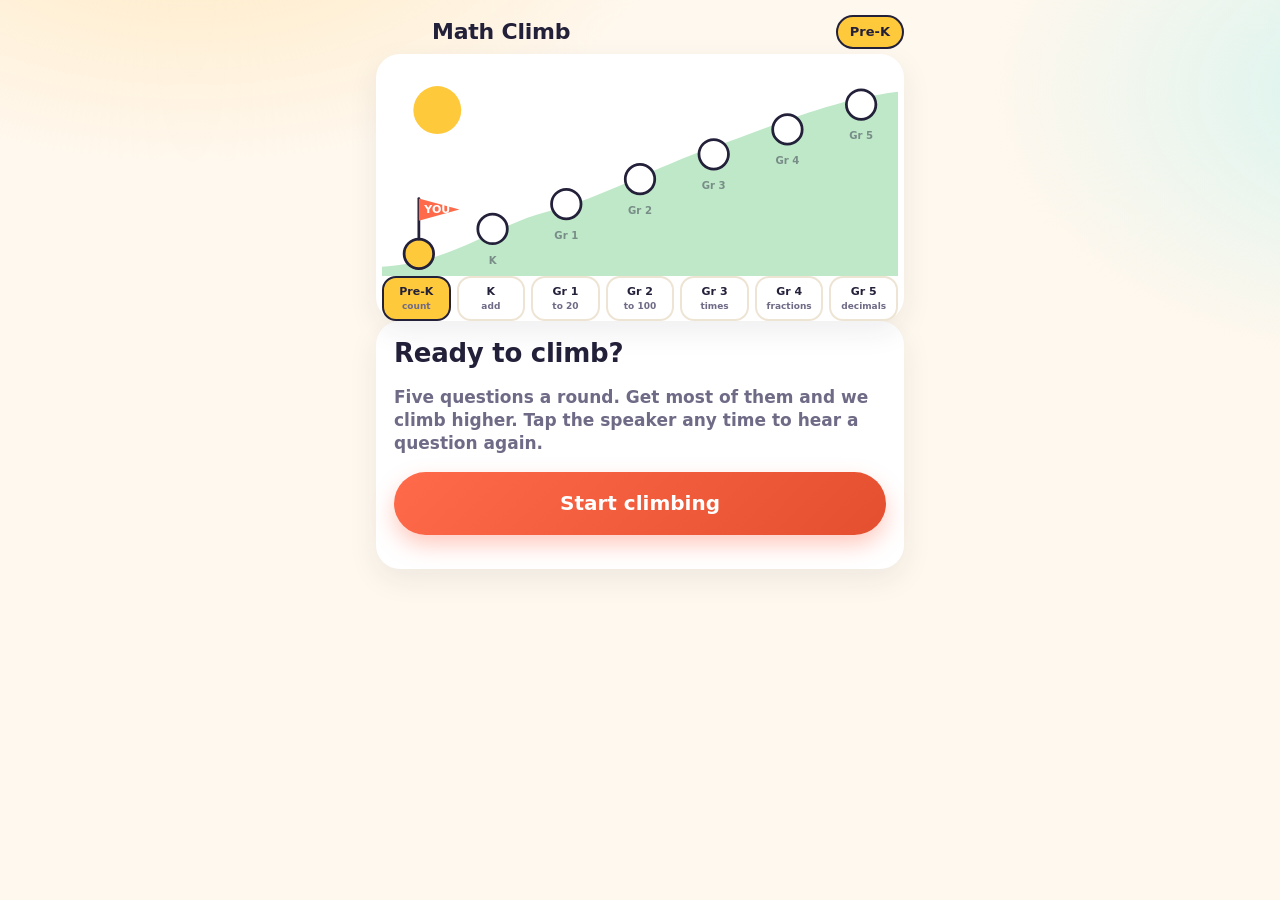
==== canvas/index.html @ 4625109c "Math Climb: canvas, coach routine prompt, Learning Commons wrapper, Vercel hop, headless walk" ====
<!doctype html><html lang="en"><head><meta charset="utf-8"><meta name="viewport" content="width=device-width,initial-scale=1,viewport-fit=cover">
<meta name="sprout-completion-mode" content="manual">
<meta name="sprout-web-sites" content="https://read-along-eight.vercel.app">
<title>Math Climb</title>
<!--
  Math Climb: a placement climb. Rounds of five questions; four or five right moves the kid up a rung
  (Pre-K to Grade 5), two or fewer moves down, three stays. Every wrong choice carries a Learning Commons
  misconception tag so the feedback names the trap, and "Show me" draws the working while Sprout's voice
  explains. Between rounds the canvas pings a hop that wakes a Claude routine; the routine reads the
  session from the canvas db, walks the Learning Commons progression map, and may write the next round
  (`coach/next`) plus a grown-up report (`placement`). Sprout moves (`sprout.actions`) let the live
  Sprout read, hint, explain, start and finish.
  Data: data/users/<self>/profile {level}, data/users/<self>/sessions/<sid>, .../coach/next, data/users/<self>/placement.
-->
<style>
:root{--ink:#23203a;--soft:#6f6a86;--paper:#fff8ee;--card:#ffffff;--coral:#ff6b4a;--coralD:#e4502f;--teal:#1fb6a6;--tealD:#15938a;--sun:#ffc93c;--sky:#cfeefb;--grass:#bfe8c8;--line:#eee4d4;--ok:#1fb6a6;--bad:#ff6b4a;--r:24px}
*{box-sizing:border-box}[hidden]{display:none!important}
html,body{margin:0;overflow-x:clip}
body{font-family:-apple-system,"SF Pro Rounded",system-ui,"Segoe UI",sans-serif;background:var(--paper);color:var(--ink);-webkit-tap-highlight-color:transparent;font-size:17px;line-height:1.35}
body::before{content:"";position:fixed;inset:0;z-index:-1;background:radial-gradient(800px 420px at 15% -10%,#ffe9c2 0,transparent 60%),radial-gradient(700px 460px at 110% 10%,#d6f3ef 0,transparent 60%)}
main{max-width:560px;margin:0 auto;padding:calc(10px + var(--canvas-safe-top,0px)) 16px 120px;display:flex;flex-direction:column;gap:14px}
.top{display:flex;align-items:center;gap:10px;padding-left:56px;min-height:44px}
.top h1{font-size:22px;margin:0;font-weight:900;letter-spacing:-.01em;flex:1}
.pill{display:inline-flex;align-items:center;gap:6px;border-radius:999px;padding:6px 12px;font-weight:800;font-size:13px;background:#fff;border:2px solid var(--ink);white-space:nowrap}
.pill.lvl{background:var(--sun)}
button{font:inherit;color:inherit;cursor:pointer;border:0;background:none;padding:0}
.icon{width:44px;height:44px;border-radius:50%;background:#fff;border:2px solid var(--ink);font-size:20px;display:grid;place-items:center}
.icon[aria-pressed=false]{opacity:.45}
.card{background:var(--card);border-radius:var(--r);padding:18px;box-shadow:0 10px 30px rgba(35,32,58,.08)}
.k{font-size:12px;font-weight:800;letter-spacing:.1em;text-transform:uppercase;color:var(--soft)}
h2{font-size:26px;line-height:1.15;margin:0;font-weight:900;letter-spacing:-.01em;text-wrap:balance}
.sub{color:var(--soft);font-weight:600}
.big{display:flex;align-items:center;justify-content:center;gap:12px;width:100%;border-radius:999px;padding:18px 20px;font-size:20px;font-weight:900;color:#fff;background:linear-gradient(135deg,var(--coral),var(--coralD));box-shadow:0 10px 22px rgba(255,107,74,.35)}
.big:active{transform:translateY(2px)}
.big.teal{background:linear-gradient(135deg,var(--teal),var(--tealD));box-shadow:0 10px 22px rgba(31,182,166,.35)}
.big:disabled{opacity:.5;pointer-events:none}
.ghost{border-radius:999px;padding:12px 18px;font-weight:800;border:2px solid var(--ink);background:#fff}
.row{display:flex;gap:10px;align-items:center;flex-wrap:wrap}
.status{color:var(--soft);font-size:14px;min-height:1.2em;margin:0}

/* the climb */
.climb{position:relative;padding:10px 6px 0}
#hill{width:100%;height:auto;display:block;overflow:visible}
.rung{font-weight:800;font-size:11px;fill:var(--ink)}
.rung.off{opacity:.45}
.flagtxt{font-weight:900;font-size:12px;fill:#fff}
.lvls{display:grid;grid-template-columns:repeat(7,1fr);gap:6px}
.lv{border-radius:14px;padding:7px 2px;text-align:center;font-weight:800;font-size:11px;background:#fff;border:2px solid var(--line);white-space:nowrap;overflow:hidden}
.lv.done{border-color:var(--teal);background:#e6f8f5}
.lv.here{border-color:var(--ink);background:var(--sun)}
.lv small{display:block;font-size:9px;color:var(--soft);font-weight:700}

/* play */
.head{position:sticky;top:var(--canvas-safe-top,0px);z-index:10;background:var(--paper);margin:0 -16px;padding:8px 16px 10px;border-bottom:2px solid var(--line)}
.dots{display:flex;gap:8px;justify-content:center;margin-top:8px}
.dots i{width:14px;height:14px;border-radius:50%;background:#fff;border:2px solid var(--ink);display:block}
.dots i.ok{background:var(--teal)}.dots i.bad{background:var(--coral)}.dots i.now{background:var(--sun)}
.q{min-height:88px}
.q p{font-size:24px;font-weight:800;margin:0;line-height:1.25}
.q p.eq{font-size:40px;font-weight:900;letter-spacing:.02em;font-variant-numeric:tabular-nums;text-align:center}
.pic{margin-top:12px;background:#fffdf7;border-radius:18px;padding:10px;border:2px dashed var(--line)}
.pic svg{width:100%;height:auto;display:block;overflow:visible}
.d{transition:opacity .25s,transform .25s}
.d.dim{opacity:.18}
.d.lit{transform:scale(1.18)}
.choices{display:grid;grid-template-columns:1fr 1fr;gap:12px}
.choices.one{grid-template-columns:1fr}
.ch{border-radius:20px;padding:18px 12px;font-size:30px;font-weight:900;background:#fff;border:3px solid var(--ink);box-shadow:4px 4px 0 var(--ink);min-height:76px;display:flex;align-items:center;justify-content:center;text-align:center;line-height:1.1;font-variant-numeric:tabular-nums}
.ch.txt{font-size:20px}
.ch:active{transform:translate(2px,2px);box-shadow:2px 2px 0 var(--ink)}
.ch.ok{background:#e6f8f5;border-color:var(--teal);box-shadow:4px 4px 0 var(--teal)}
.ch.bad{background:#ffece7;border-color:var(--coral);box-shadow:4px 4px 0 var(--coral)}
.ch.mute{opacity:.4;pointer-events:none}
.ch:disabled{pointer-events:none}
.fb{display:flex;flex-direction:column;gap:12px}
.fb .line{font-size:20px;font-weight:800}
.fb .trap{font-size:16px;font-weight:600;color:var(--soft)}
.sprout{display:flex;gap:10px;align-items:flex-start}
.sprout .face{width:44px;height:44px;border-radius:50%;flex:none;background:linear-gradient(145deg,#8ee0b1,#1fb6a6);display:grid;place-items:center;font-size:22px}
.sprout .say{background:#f1fbf9;border-radius:18px;padding:12px 14px;font-weight:700;flex:1}
.hintbox{background:#fff6dc;border-radius:18px;padding:12px 14px;font-weight:700}

/* sheets */
.sheet{position:fixed;inset:0;z-index:30;background:rgba(35,32,58,.45);display:flex;align-items:flex-end;justify-content:center;padding:12px}
.sheet .in{background:var(--card);border-radius:28px;padding:22px 18px calc(18px + env(safe-area-inset-bottom));width:100%;max-width:560px;display:flex;flex-direction:column;gap:14px;max-height:88vh;overflow:auto}
.score{font-size:52px;font-weight:900;line-height:1;text-align:center}
.score small{font-size:18px;color:var(--soft);font-weight:800}
.verdict{text-align:center;font-size:22px;font-weight:900}
.list{display:flex;flex-direction:column;gap:8px}
.list div{display:flex;gap:10px;align-items:flex-start;font-weight:600}
.list b{flex:none;width:26px;height:26px;border-radius:50%;display:grid;place-items:center;font-size:14px;color:#fff;background:var(--teal)}
.list b.next{background:var(--sun);color:var(--ink)}
.report{font-size:14px;color:var(--soft);font-weight:600;white-space:pre-wrap}
.map{margin-top:10px}.map svg{width:100%;height:auto;display:block;overflow:visible}.map .nm{font-size:9px;font-weight:700;fill:#23203a}.map .cd{font-size:8px;font-weight:800;fill:#6f6a86}.map .gl{font-size:11px;font-weight:900;fill:#6f6a86}
.legend{font-size:12px;color:var(--soft);font-weight:700;margin:6px 0 0;display:flex;gap:10px;flex-wrap:wrap;align-items:center}.legend i{display:inline-block;width:12px;height:12px;border-radius:50%;border:2px solid var(--ink);vertical-align:-2px;margin-right:3px}.legend .met{background:var(--teal)}.legend .mixed{background:var(--sun)}.legend .missed{background:var(--coral)}.legend .near{background:#fff;border-style:dashed}
@media (max-width:380px){.ch{font-size:26px;padding:14px 8px}.q p{font-size:21px}.lvls{gap:4px}.lv{font-size:11px}}
@media (prefers-reduced-motion:reduce){.d{transition:none}}
</style></head><body>
<main id="main">

<section id="home">
  <div class="top"><h1>Math Climb</h1><span class="pill lvl" id="homeLvl">Pre-K</span></div>
  <div class="card climb">
    <svg id="hill" viewBox="0 0 560 230" role="img" aria-label="A hill with seven rungs from Pre-K to Grade 5 and a flag at the rung you are on"></svg>
    <div class="lvls" id="lvls"></div>
  </div>
  <div class="card" id="lastCard" hidden>
    <span class="k">Last climb</span>
    <h2 id="lastTitle"></h2>
    <p class="sub" id="lastSub"></p>
    <div class="map" id="homeMap"></div>
  </div>
  <div class="card">
    <h2 id="homeH">Ready to climb?</h2>
    <p class="sub">Five questions a round. Get most of them and we climb higher. Tap the speaker any time to hear a question again.</p>
    <div class="row" style="margin-top:12px">
      <button class="big" type="button" id="bStart">Start climbing</button>
    </div>
    <p class="status" id="homeStatus"></p>
  </div>
</section>

<section id="play" hidden>
  <div class="head">
    <div class="top" style="padding-left:56px">
      <span class="pill lvl" id="playLvl"></span>
      <span class="pill" id="playRound"></span>
      <span style="flex:1"></span>
      <button class="icon" type="button" id="bSpeak" aria-label="Hear the question again">🔊</button>
      <button class="icon" type="button" id="bVoice" aria-label="Voice on or off" aria-pressed="true">🗣️</button>
    </div>
    <div class="dots" id="dots"></div>
  </div>
  <div class="card q" id="qCard">
    <p id="qText"></p>
    <div class="pic" id="pic" hidden></div>
  </div>
  <div class="choices" id="choices"></div>
  <div class="card fb" id="fb" hidden>
    <div class="line" id="fbLine"></div>
    <div class="trap" id="fbTrap" hidden></div>
    <div class="sprout" id="fbSay" hidden><div class="face">🌱</div><div class="say" id="fbSayText"></div></div>
    <div class="row">
      <button class="ghost" type="button" id="bShow">Show me</button>
      <button class="big teal" type="button" id="bNext" style="flex:1;width:auto">Next</button>
    </div>
  </div>
  <div class="hintbox" id="hint" hidden></div>
  <div class="row" id="helpRow"><button class="ghost" type="button" id="bHint">Give me a hint</button></div>
</section>

</main>

<div class="sheet" id="roundSheet" hidden><div class="in" role="dialog" aria-label="Round finished">
  <span class="k" id="rsK">Round 1</span>
  <div class="score" id="rsScore"></div>
  <div class="verdict" id="rsVerdict"></div>
  <div class="sprout" id="rsCoach" hidden><div class="face">🌱</div><div class="say" id="rsCoachText"></div></div>
  <button class="big" type="button" id="bRoundGo">Keep going</button>
</div></div>

<div class="sheet" id="finSheet" hidden><div class="in" role="dialog" aria-label="Climb finished">
  <span class="k">Your rung</span>
  <h2 id="finTitle"></h2>
  <p class="sub" id="finSub"></p>
  <div class="list" id="finList"></div>
  <div class="map"><span class="k">Your map</span><div id="finMap"></div><p class="legend"><i class="met"></i>got it <i class="mixed"></i>some <i class="missed"></i>not yet <i class="near"></i>nearby</p></div>
  <div class="sprout" id="finCoach" hidden><div class="face">🌱</div><div class="say" id="finCoachText"></div></div>
  <details><summary class="k" style="cursor:pointer">For grown-ups</summary><p class="report" id="finReport"></p><div class="map"><span class="k">The whole map</span><div id="finMapAll"></div></div></details>
  <button class="big" type="button" id="bDone">Done</button>
</div></div>

<script>
'use strict';
/* ---------- host ---------- */
const $ = id => document.getElementById(id);
const hasSprout = typeof sprout === 'object' && sprout !== null;
const CFG = { wake: 'https://read-along-eight.vercel.app/api/climb', key: '__CLIMB_KEY__' };
const MAX_ROUNDS = 6, PER_ROUND = 5;
const LEVELS = [
  { id: 'PK', label: 'Pre-K', say: 'pre K', stds: ['K.CC.B.5', 'K.CC.C.6', 'K.CC.A.3'] },
  { id: 'K', label: 'K', say: 'kindergarten', stds: ['K.CC.B.5', 'K.CC.C.6', 'K.OA.A.2', 'K.OA.A.5'] },
  { id: 'G1', label: 'Gr 1', say: 'grade one', stds: ['1.OA.C.6', '1.NBT.B.2', '1.OA.A.1'] },
  { id: 'G2', label: 'Gr 2', say: 'grade two', stds: ['2.NBT.B.5', '2.OA.A.1', '2.MD.C.8'] },
  { id: 'G3', label: 'Gr 3', say: 'grade three', stds: ['3.OA.C.7', '3.NF.A.1', '3.OA.A.3'] },
  { id: 'G4', label: 'Gr 4', say: 'grade four', stds: ['4.NBT.B.5', '4.NF.A.2', '4.OA.A.3'] },
  { id: 'G5', label: 'Gr 5', say: 'grade five', stds: ['5.NF.A.1', '5.NBT.B.7'] }
];
const STD_NAME = {
  'K.CC.A.3': 'reading numerals', 'K.CC.B.5': 'counting how many', 'K.CC.C.6': 'more, fewer, same',
  'K.OA.A.2': 'adding and taking away within 10', 'K.OA.A.5': 'adding and taking away within 5',
  '1.OA.C.6': 'adding and subtracting within 20', '1.NBT.B.2': 'tens and ones', '1.OA.A.1': 'number stories within 20',
  '2.NBT.B.5': 'adding and subtracting within 100', '2.OA.A.1': 'two-step number stories', '2.MD.C.8': 'counting money',
  '3.OA.C.7': 'times tables and dividing', '3.NF.A.1': 'what a fraction is', '3.OA.A.3': 'equal-groups stories',
  '4.NBT.B.5': 'multiplying bigger numbers', '4.NF.A.2': 'comparing fractions', '4.OA.A.3': 'multi-step stories',
  '5.NF.A.1': 'adding fractions with different bottoms', '5.NBT.B.7': 'decimals'
};
// Learning Commons misconception tags → what we say to the kid.
const TRAP = {
  'off-by-one': 'Count once more, slowly. Touch each one as you say the number.',
  'reversed': 'Careful: which side has MORE? More means the bigger pile.',
  'adds': 'You added. But this story takes away, so we subtract.',
  'subtracts': 'You took away. But this story gets more, so we add.',
  'part': 'That is only one part. The question asks for all of them together.',
  'swapped': 'The tens come first, then the ones. 3 tens and 4 ones is 34.',
  'adds-digits': 'Tens and ones are not added as digits. 3 tens is thirty.',
  'no-regroup': 'When the ones go past 9, carry a ten over.',
  'counts-coins': 'Count the value, not the number of coins. A dime is 10 cents.',
  'part-to-part': 'The bottom number counts ALL the parts, shaded and not.',
  'upside-down': 'Shaded parts go on top, all the parts go on the bottom.',
  'bigger-bottom': 'A bigger bottom number means SMALLER pieces.',
  'tops-and-bottoms': 'We never add the bottoms. Make the bottoms the same first.',
  'digitwise': 'Multiply the tens too, not just digit by digit.',
  'misaligned': 'Line up the decimal points before you add or subtract.',
  'wrong-op': 'Read the story again. Does it get more, or less?',
  'skips-step': 'There are two steps. Did you do both?'
};

// The Learning Commons coherence map, one hop around the ladder standards (fetched at build time; the routine may add nodes).
const GRAPH = {"nodes":{"K.CC.A.3":{"g":0,"n":"write and read numerals","l":1},"K.CC.B.5":{"g":0,"n":"count how many","l":1},"K.CC.C.6":{"g":0,"n":"more, fewer, same","l":1},"K.OA.A.2":{"g":0,"n":"add and take away within 10","l":1},"K.OA.A.5":{"g":0,"n":"add and take away within 5","l":1},"1.OA.C.6":{"g":1,"n":"add and subtract within 20","l":1},"1.NBT.B.2":{"g":1,"n":"tens and ones","l":1},"1.OA.A.1":{"g":1,"n":"number stories within 20","l":1},"2.NBT.B.5":{"g":2,"n":"add and subtract within 100","l":1},"2.OA.A.1":{"g":2,"n":"two-step stories","l":1},"2.MD.C.8":{"g":2,"n":"counting money","l":1},"3.OA.C.7":{"g":3,"n":"times tables and dividing","l":1},"3.NF.A.1":{"g":3,"n":"what a fraction is","l":1},"3.OA.A.3":{"g":3,"n":"equal-groups stories","l":1},"4.NBT.B.5":{"g":4,"n":"multiply bigger numbers","l":1},"4.NF.A.2":{"g":4,"n":"compare fractions","l":1},"4.OA.A.3":{"g":4,"n":"multi-step stories","l":1},"5.NF.A.1":{"g":5,"n":"add unlike fractions","l":1},"5.NBT.B.7":{"g":5,"n":"decimals","l":1},"K.CC.B.4.b":{"g":0,"n":"understand that the last number name said tells the…"},"K.MD.B.3":{"g":0,"n":"classify objects into given categories"},"K.CC.C.7":{"g":0,"n":"compare two numbers between 1 and 10 presented as written…"},"K.OA.A.1":{"g":0,"n":"represent addition and subtraction with objects, fingers,…"},"1.OA.B.3":{"g":1,"n":"apply properties of operations as strategies to add and…"},"K.OA.A.3":{"g":0,"n":"decompose numbers less than or equal to 10 into pairs in…"},"1.OA.B.4":{"g":1,"n":"understand subtraction as an unknown-addend problem"},"K.OA.A.4":{"g":0,"n":"for any number from 1 to 9, find the number that makes 10…"},"1.OA.C.5":{"g":1,"n":"relate counting to addition and subtraction (e.g., by…"},"2.OA.B.2":{"g":2,"n":"fluently add and subtract within 20 using mental…"},"1.NBT.C.4":{"g":1,"n":"add within 100, including adding a two-digit number and a…"},"1.NBT.A.1":{"g":1,"n":"count to 120, starting at any number less than 120"},"K.NBT.A.1":{"g":0,"n":"compose and decompose numbers from 11 to 19 into ten ones…"},"2.NBT.A.1":{"g":2,"n":"understand that the three digits of a three-digit number…"},"1.NBT.B.3":{"g":1,"n":"compare two two-digit numbers based on meanings of the…"},"1.NBT.C.5":{"g":1,"n":"given a two-digit number, mentally find 10 more or 10…"},"1.NBT.C.6":{"g":1,"n":"subtract multiples of 10 in the range 10-90 from…"},"1.OA.A.2":{"g":1,"n":"solve word problems that call for addition of three whole…"},"1.MD.C.4":{"g":1,"n":"organize, represent, and interpret data with up to three…"},"3.OA.D.8":{"g":3,"n":"solve two-step word problems using the four operations"},"4.NF.B.3.a":{"g":4,"n":"understand addition and subtraction of fractions as…"},"4.NF.B.3.b":{"g":4,"n":"decompose a fraction into a sum of fractions with the…"},"4.NF.B.3.c":{"g":4,"n":"add and subtract mixed numbers with like denominators,…"},"3.OA.B.5":{"g":3,"n":"apply properties of operations as strategies to multiply…"},"3.OA.B.6":{"g":3,"n":"understand division as an unknown-factor problem"},"4.MD.A.1":{"g":4,"n":"know relative sizes of measurement units within one…"},"4.OA.B.4":{"g":4,"n":"find all factor pairs for a whole number in the range…"},"4.NBT.B.6":{"g":4,"n":"find whole-number quotients and remainders with up to…"},"2.MD.A.2":{"g":2,"n":"measure the length of an object twice, using length units…"},"2.G.A.3":{"g":2,"n":"partition circles and rectangles into two, three, or four…"},"3.G.A.2":{"g":3,"n":"partition shapes into parts with equal areas"},"3.NF.A.3":{"g":3,"n":"explain equivalence of fractions in special cases, and…"},"5.NF.B.7":{"g":5,"n":"apply and extend previous understandings of division to…"},"4.NF.B.4.a":{"g":4,"n":"understand a fraction a/b as a multiple of 1/b"},"3.OA.A.1":{"g":3,"n":"interpret products of whole numbers, e.g., interpret 5 ×…"},"3.OA.A.2":{"g":3,"n":"interpret whole-number quotients of whole numbers, e.g.,…"},"4.OA.A.1":{"g":4,"n":"interpret a multiplication equation as a comparison,…"},"4.OA.A.2":{"g":4,"n":"multiply or divide to solve word problems involving…"},"4.NF.B.4.c":{"g":4,"n":"solve word problems involving multiplication of a…"},"4.NBT.A.1":{"g":4,"n":"recognize that in a multi-digit whole number, a digit in…"},"3.NBT.A.2":{"g":3,"n":"fluently add and subtract within 1000 using strategies…"},"3.NBT.A.3":{"g":3,"n":"multiply one-digit whole numbers by multiples of 10 in…"},"5.NBT.B.5":{"g":5,"n":"fluently multiply multi-digit whole numbers using the…"},"4.NF.A.1":{"g":4,"n":"explain why a fraction a/b is equivalent to a fraction…"},"5.NF.A.2":{"g":5,"n":"solve word problems involving addition and subtraction of…"},"4.NF.C.7":{"g":4,"n":"compare two decimals to hundredths by reasoning about…"},"4.NBT.A.3":{"g":4,"n":"use place value understanding to round multi-digit whole…"},"7.NS.A.3":{"g":7,"n":"solve real-world and mathematical problems involving the…"},"4.NF.B.3.d":{"g":4,"n":"solve word problems involving addition and subtraction of…"},"6.EE.B.7":{"g":6,"n":"solve real-world and mathematical problems by writing and…"},"7.NS.A.1.d":{"g":7,"n":"apply properties of operations as strategies to add and…"},"5.NBT.A.1":{"g":5,"n":"recognize that in a multi-digit number, a digit in one…"},"4.NBT.B.4":{"g":4,"n":"fluently add and subtract multi-digit whole numbers using…"},"5.NF.B.4":{"g":5,"n":"apply and extend previous understandings of…"},"5.MD.A.1":{"g":5,"n":"convert among different-sized standard measurement units…"},"6.NS.B.3":{"g":6,"n":"fluently add, subtract, multiply, and divide multi-digit…"}},"edges":[["1.NBT.A.1","1.NBT.B.2"],["1.NBT.B.2","1.NBT.B.3"],["1.NBT.B.2","1.NBT.C.4"],["1.NBT.B.2","1.NBT.C.5"],["1.NBT.B.2","1.NBT.C.6"],["1.NBT.B.2","2.NBT.A.1"],["1.NBT.C.4","2.NBT.B.5"],["1.NBT.C.4","2.OA.A.1"],["1.NBT.C.5","2.NBT.B.5"],["1.NBT.C.5","2.OA.A.1"],["1.NBT.C.6","2.NBT.B.5"],["1.NBT.C.6","2.OA.A.1"],["1.OA.A.1","1.MD.C.4"],["1.OA.A.1","1.OA.A.2"],["1.OA.A.1","2.OA.A.1"],["1.OA.B.3","1.OA.C.6"],["1.OA.B.4","1.OA.C.6"],["1.OA.C.5","1.OA.C.6"],["1.OA.C.6","1.NBT.C.4"],["1.OA.C.6","2.OA.B.2"],["2.G.A.3","3.NF.A.1"],["2.MD.A.2","3.NF.A.1"],["2.OA.A.1","3.OA.D.8"],["2.OA.A.1","4.NF.B.3.a"],["2.OA.A.1","4.NF.B.3.b"],["2.OA.A.1","4.NF.B.3.c"],["2.OA.B.2","2.NBT.B.5"],["3.NBT.A.2","4.NBT.B.5"],["3.NBT.A.3","4.NBT.B.5"],["3.NF.A.1","3.G.A.2"],["3.NF.A.1","3.NF.A.3"],["3.NF.A.1","4.NF.B.3.a"],["3.NF.A.1","4.NF.B.3.b"],["3.NF.A.1","4.NF.B.3.c"],["3.NF.A.1","4.NF.B.4.a"],["3.NF.A.1","5.NF.B.7"],["3.OA.A.1","3.OA.A.3"],["3.OA.A.2","3.OA.A.3"],["3.OA.A.3","3.OA.D.8"],["3.OA.A.3","4.NF.B.4.c"],["3.OA.A.3","4.OA.A.1"],["3.OA.A.3","4.OA.A.2"],["3.OA.B.5","3.OA.C.7"],["3.OA.B.5","4.NBT.B.5"],["3.OA.B.6","3.OA.C.7"],["3.OA.C.7","4.MD.A.1"],["3.OA.C.7","4.NBT.B.5"],["3.OA.C.7","4.NBT.B.6"],["3.OA.C.7","4.OA.B.4"],["3.OA.D.8","4.OA.A.3"],["4.NBT.A.1","4.NBT.B.5"],["4.NBT.A.3","4.OA.A.3"],["4.NBT.B.4","5.NBT.B.7"],["4.NBT.B.5","4.NBT.B.6"],["4.NBT.B.5","5.NBT.B.5"],["4.NBT.B.6","4.OA.A.3"],["4.NF.A.1","4.NF.A.2"],["4.NF.A.1","5.NF.A.1"],["4.NF.A.2","4.NF.C.7"],["4.NF.A.2","5.NF.A.2"],["4.NF.B.3.a","5.NF.A.1"],["4.NF.B.3.b","5.NF.A.1"],["4.NF.B.3.c","5.NF.A.1"],["4.NF.B.3.d","5.NF.A.1"],["4.OA.A.3","7.NS.A.3"],["5.NBT.A.1","5.NBT.B.7"],["5.NBT.B.7","5.MD.A.1"],["5.NBT.B.7","6.NS.B.3"],["5.NF.A.1","5.NBT.B.7"],["5.NF.A.1","5.NF.A.2"],["5.NF.A.1","6.EE.B.7"],["5.NF.A.1","7.NS.A.1.d"],["5.NF.B.4","5.NBT.B.7"],["5.NF.B.7","5.NBT.B.7"],["K.CC.B.4.b","K.CC.B.5"],["K.CC.C.6","K.CC.C.7"],["K.CC.C.6","K.MD.B.3"],["K.NBT.A.1","1.NBT.B.2"],["K.OA.A.1","K.OA.A.2"],["K.OA.A.2","1.OA.A.1"],["K.OA.A.2","1.OA.B.3"],["K.OA.A.2","1.OA.B.4"],["K.OA.A.2","1.OA.C.6"],["K.OA.A.2","K.OA.A.3"],["K.OA.A.3","1.OA.C.6"],["K.OA.A.3","K.OA.A.5"],["K.OA.A.4","1.OA.C.6"],["K.OA.A.5","1.OA.C.6"]]};

/* ---------- state ---------- */
let db = null, self = null, voiceOn = true, unsubCoach = null, coach = null, busy = false, lastPlacement = null;
const S = hasSprout && sprout.state ? sprout.state : {};
S.sid ??= null; S.level ??= 0; S.rounds ??= []; S.cur ??= null; S.coachUsed ??= 0; S.done ??= false; S.placement ??= null; S.startLevel ??= null;
const nowIso = () => new Date().toISOString();
const newId = () => 's' + Date.now().toString(36) + Math.random().toString(36).slice(2, 6);

/* ---------- helpers ---------- */
const rnd = (a, b) => a + Math.floor(Math.random() * (b - a + 1));
const pick = a => a[Math.floor(Math.random() * a.length)];
function shuffle(a){ for (let i = a.length - 1; i > 0; i--){ const j = Math.floor(Math.random() * (i + 1)); [a[i], a[j]] = [a[j], a[i]]; } return a; }
function esc(s){ return String(s).replace(/&/g, '&amp;').replace(/</g, '&lt;').replace(/>/g, '&gt;').replace(/"/g, '&quot;'); }
const THINGS = [['apple', 'apples', '🍎'], ['duck', 'ducks', '🐥'], ['star', 'stars', '⭐'], ['cookie', 'cookies', '🍪'], ['fish', 'fish', '🐟'], ['balloon', 'balloons', '🎈'], ['frog', 'frogs', '🐸'], ['flower', 'flowers', '🌼']];
const NAMES = ['Mia', 'Sam', 'Ava', 'Leo', 'Zoe', 'Max', 'Nia', 'Eli'];
const WORDS = ['zero', 'one', 'two', 'three', 'four', 'five', 'six', 'seven', 'eight', 'nine', 'ten', 'eleven', 'twelve', 'thirteen', 'fourteen', 'fifteen', 'sixteen', 'seventeen', 'eighteen', 'nineteen', 'twenty'];
const sayN = n => n <= 20 ? WORDS[n] : String(n);
function gcd(a, b){ return b ? gcd(b, a % b) : a; }
function fracStr(a, b){ return a + '/' + b; }
function fracSay(a, b){ const d = { 2: 'half', 3: 'third', 4: 'fourth', 5: 'fifth', 6: 'sixth', 8: 'eighth', 10: 'tenth', 12: 'twelfth' }[b] || (b + 'th'); return sayN(a) + ' ' + d + (a === 1 ? '' : 's'); }
// choices: [{v, tag}] distinct by v; the right one first. Returns the item with `ans` = right value.
function mk(o){
  const seen = new Set(); const ch = [];
  for (const c of o.choices){ const v = String(c.v); if (seen.has(v)) continue; seen.add(v); ch.push({ v, tag: c.tag || null }); if (ch.length === (o.max || 4)) break; }
  while (ch.length < 3 && o.filler){ const v = String(o.filler(ch.length)); if (!seen.has(v)){ seen.add(v); ch.push({ v, tag: null }); } }
  const why = o.why ? o.why.charAt(0).toUpperCase() + o.why.slice(1) : o.why;
  return Object.assign({}, o, { why, ans: String(o.choices[0].v), choices: shuffle(ch) });
}
const near = (n, lo, hi) => { const out = []; for (const d of [-1, 1, -2, 2, 3]) { const v = n + d; if (v >= lo && v <= hi) out.push(v); } return out; };

/* ---------- item generators (one per Learning Commons standard on the ladder) ---------- */
const GEN = {
  // Pre-K rungs: the K standards with small numbers
  'PK:K.CC.B.5'(){ const n = rnd(1, 5), t = pick(THINGS); return mk({ std: 'K.CC.B.5', lc: 'count to answer how many, up to 5 in a line', text: `How many ${t[1]}?`, say: `How many ${t[1]} are there?`, pic: { kind: 'dots', n, emoji: t[2], arr: 'line' }, choices: [{ v: n }, ...near(n, 1, 6).map(v => ({ v, tag: 'off-by-one' }))], max: 3, why: `Let's count them together: ${WORDS.slice(1, n + 1).join(', ')}. ${sayN(n)} ${t[1]}!`, count: n, hint: 'Touch each one and count out loud.' }); },
  'PK:K.CC.C.6'(){ let a = rnd(1, 5), b = rnd(1, 5); while (b === a) b = rnd(1, 5); const ta = pick(THINGS); let tb = pick(THINGS); while (tb === ta) tb = pick(THINGS); const more = a > b ? ta : tb; const less = a > b ? tb : ta; return mk({ std: 'K.CC.C.6', lc: 'identify which group has more, up to 5', text: `Which has more?`, say: `Which has more, the ${ta[1]} or the ${tb[1]}?`, pic: { kind: 'compare', a, b, ea: ta[2], eb: tb[2] }, choices: [{ v: more[2] + ' ' + more[1] }, { v: less[2] + ' ' + less[1], tag: 'reversed' }], max: 2, why: `There are ${sayN(a)} ${ta[1]} and ${sayN(b)} ${tb[1]}. ${sayN(Math.max(a, b))} is more than ${sayN(Math.min(a, b))}, so the ${more[1]} have more.`, hint: 'Count each pile. The bigger number has more.' }); },
  'PK:K.CC.A.3'(){ const n = rnd(1, 5); const others = shuffle([1, 2, 3, 4, 5].filter(x => x !== n)).slice(0, 3); return mk({ std: 'K.CC.A.3', lc: 'recognise written numerals 0 to 5', text: `Tap the number ${sayN(n)}`, say: `Tap the number ${sayN(n)}.`, pic: null, choices: [{ v: n }, ...others.map(v => ({ v, tag: 'numeral' }))], why: `This is how we write ${sayN(n)}. It is ${sayN(n)} like this many dots.`, showDots: n, hint: `Which one looks like ${sayN(n)}?` }); },
  'K.CC.B.5'(){ const n = rnd(6, 12), t = pick(THINGS), arr = pick(['array', 'circle', 'line']); return mk({ std: 'K.CC.B.5', lc: `count to answer how many, up to 20 in ${arr === 'array' ? 'an array' : arr === 'circle' ? 'a circle' : 'a line'}`, text: `How many ${t[1]}?`, say: `How many ${t[1]} are there?`, pic: { kind: 'dots', n, emoji: t[2], arr }, choices: [{ v: n }, ...near(n, 1, 20).map(v => ({ v, tag: 'off-by-one' }))], why: `Count them with me: ${WORDS.slice(1, n + 1).join(', ')}. ${sayN(n)} ${t[1]}.`, count: n, hint: 'Count in a path so you do not miss one or count one twice.' }); },
  'K.CC.C.6'(){ let a = rnd(3, 10), b = rnd(3, 10); const same = Math.random() < .25; if (same) b = a; else while (b === a) b = rnd(3, 10); const ta = pick(THINGS); let tb = pick(THINGS); while (tb === ta) tb = pick(THINGS); const opts = [{ v: `more ${ta[1]}`, k: a > b }, { v: `more ${tb[1]}`, k: b > a }, { v: 'the same', k: a === b }]; const right = opts.find(o => o.k); const wrong = opts.filter(o => !o.k); return mk({ std: 'K.CC.C.6', lc: 'greater than, less than or equal, groups up to 10', text: `Are there more ${ta[1]}, more ${tb[1]}, or the same?`, say: `Are there more ${ta[1]}, more ${tb[1]}, or the same?`, pic: { kind: 'compare', a, b, ea: ta[2], eb: tb[2] }, choices: [{ v: right.v }, ...wrong.map(o => ({ v: o.v, tag: 'reversed' }))], txt: true, why: same ? `${sayN(a)} ${ta[1]} and ${sayN(b)} ${tb[1]}. Same number, so they are equal.` : `${sayN(a)} ${ta[1]} and ${sayN(b)} ${tb[1]}. ${sayN(Math.max(a, b))} is more.`, hint: 'Count both piles first.' }); },
  'K.OA.A.2'(){ const t = pick(THINGS); if (Math.random() < .5){ const a = rnd(1, 6), b = rnd(1, Math.min(4, 10 - a)); return mk({ std: 'K.OA.A.2', lc: 'add within 10 with objects', text: `${sayN(a)} ${a === 1 ? t[0] : t[1]} and ${sayN(b)} more. How many?`, say: `${sayN(a)} ${a === 1 ? t[0] : t[1]}, and ${sayN(b)} more come. How many ${t[1]} now?`, pic: { kind: 'dots', n: a + b, groups: [a, b], emoji: t[2], arr: 'line' }, choices: [{ v: a + b }, { v: a, tag: 'part' }, { v: a + b + 1, tag: 'off-by-one' }, { v: a + b - 1, tag: 'off-by-one' }], why: `${sayN(a)} and ${sayN(b)} more. Count on from ${sayN(a)}: ${WORDS.slice(a + 1, a + b + 1).join(', ')}. ${sayN(a + b)}.`, count: a + b, hint: `Start at ${sayN(a)} and count on ${sayN(b)} more.` }); }
    const a = rnd(3, 10), b = rnd(1, a - 1); return mk({ std: 'K.OA.A.2', lc: 'subtract within 10 with objects', text: `${sayN(a)} ${t[1]}. ${sayN(b)} go away. How many are left?`, say: `There are ${sayN(a)} ${t[1]}. ${sayN(b)} go away. How many are left?`, pic: { kind: 'dots', n: a, cross: b, emoji: t[2], arr: 'line' }, choices: [{ v: a - b }, { v: a + b, tag: 'adds' }, { v: a - b + 1, tag: 'off-by-one' }, { v: b, tag: 'part' }], why: `${sayN(a)} take away ${sayN(b)}. Cross out ${sayN(b)}, and count what is left: ${sayN(a - b)}.`, count: a - b, hint: 'Cross out the ones that go away. Count the rest.' }); },
  'K.OA.A.5'(){ const add = Math.random() < .5; const a = rnd(1, 4), b = rnd(1, 5 - a); const x = add ? a : a + b, y = b, r = add ? a + b : a; return mk({ std: 'K.OA.A.5', lc: 'fluently add and subtract within 5', text: `${x} ${add ? '+' : '−'} ${y} = ?`, eq: true, say: `${sayN(x)} ${add ? 'plus' : 'take away'} ${sayN(y)}. What is it?`, pic: null, choices: [{ v: r }, { v: add ? Math.abs(x - y) : x + y, tag: add ? 'subtracts' : 'adds' }, ...near(r, 0, 10).map(v => ({ v, tag: 'off-by-one' }))], why: add ? `${sayN(x)} plus ${sayN(y)}. Put up ${sayN(x)} fingers, then ${sayN(y)} more. ${sayN(r)}.` : `${sayN(x)} take away ${sayN(y)}. Put down ${sayN(y)} fingers. ${sayN(r)} left.`, showDots: add ? null : x, cross: add ? 0 : y, groups: add ? [x, y] : null, hint: 'Use your fingers.' }); },
  '1.OA.C.6'(){ const add = Math.random() < .5; if (add){ const a = rnd(5, 12), b = rnd(3, Math.min(9, 20 - a)); return mk({ std: '1.OA.C.6', lc: 'add within 20, counting on or making ten', text: `${a} + ${b} = ?`, eq: true, say: `${sayN(a)} plus ${sayN(b)}.`, pic: { kind: 'frame', a, b }, choices: [{ v: a + b }, { v: a + b - 1, tag: 'off-by-one' }, { v: a + b + 1, tag: 'off-by-one' }, { v: Math.abs(a - b), tag: 'subtracts' }], why: `Make ten: ${sayN(a)} needs ${sayN(10 - a)} to make ten, so take ${sayN(10 - a)} from ${sayN(b)}. Ten and ${sayN(b - (10 - a))} is ${sayN(a + b)}.`, hint: 'Fill the first ten frame, then count what is left over.' }); }
    const a = rnd(11, 20), b = rnd(2, 9); return mk({ std: '1.OA.C.6', lc: 'subtract within 20', text: `${a} − ${b} = ?`, eq: true, say: `${sayN(a)} minus ${sayN(b)}.`, pic: { kind: 'frame', a, cross: b }, choices: [{ v: a - b }, { v: a + b, tag: 'adds' }, { v: a - b + 1, tag: 'off-by-one' }, { v: a - b - 1, tag: 'off-by-one' }], why: `${sayN(a)} minus ${sayN(b)}. Count back ${sayN(b)} from ${sayN(a)}: ${sayN(a - b)}.`, hint: 'Cross out from the end and count what is left.' }); },
  '1.NBT.B.2'(){ const t = rnd(2, 9), o = rnd(1, 9); if (Math.random() < .5) return mk({ std: '1.NBT.B.2', lc: 'given tens and ones, write the two-digit number', text: `${t} tens and ${o} ones. What number?`, say: `${sayN(t)} tens and ${sayN(o)} ones. What number is that?`, pic: { kind: 'rods', t, o }, choices: [{ v: t * 10 + o }, { v: o * 10 + t, tag: 'swapped' }, { v: t + o, tag: 'adds-digits' }, { v: t * 10 + o + 10, tag: 'off-by-one' }], why: `${sayN(t)} tens is ${t * 10}. And ${sayN(o)} ones makes ${t * 10 + o}.`, hint: 'Count the long rods by tens, then add the little ones.' });
    const n = t * 10 + o; return mk({ std: '1.NBT.B.2', lc: 'decompose a two-digit number into tens and ones', text: `How many tens are in ${n}?`, say: `How many tens are in ${n}?`, pic: { kind: 'rods', t, o }, choices: [{ v: t }, { v: o, tag: 'swapped' }, { v: n, tag: 'adds-digits' }, { v: t + 1, tag: 'off-by-one' }], why: `${n} is ${sayN(t)} tens and ${sayN(o)} ones. The first digit tells the tens: ${sayN(t)}.`, hint: 'The first digit counts the tens.' }); },
  '1.OA.A.1'(){ const n = pick(NAMES), t = pick(THINGS); const kind = pick(['add', 'take', 'cmp']); if (kind === 'add'){ const a = rnd(4, 12), b = rnd(3, Math.min(8, 20 - a)); return mk({ std: '1.OA.A.1', lc: 'adding-to story within 20', text: `${n} has ${a} ${t[1]}. ${n} gets ${b} more. How many now?`, say: `${n} has ${sayN(a)} ${t[1]}. Then ${n} gets ${sayN(b)} more. How many ${t[1]} does ${n} have now?`, pic: null, choices: [{ v: a + b }, { v: a - b, tag: 'subtracts' }, { v: a + b + 1, tag: 'off-by-one' }, { v: b, tag: 'part' }], txt: false, why: `Getting more means add. ${sayN(a)} plus ${sayN(b)} is ${sayN(a + b)}.`, hint: '"Gets more" means we add.' }); }
    if (kind === 'take'){ const a = rnd(8, 20), b = rnd(2, 7); return mk({ std: '1.OA.A.1', lc: 'taking-from story within 20', text: `${n} had ${a} ${t[1]} and gave away ${b}. How many are left?`, say: `${n} had ${sayN(a)} ${t[1]} and gave away ${sayN(b)}. How many are left?`, pic: null, choices: [{ v: a - b }, { v: a + b, tag: 'adds' }, { v: a - b - 1, tag: 'off-by-one' }, { v: b, tag: 'part' }], why: `Gave away means take away. ${sayN(a)} minus ${sayN(b)} is ${sayN(a - b)}.`, hint: '"Gave away" means we subtract.' }); }
    const a = rnd(6, 15), b = rnd(2, 5); return mk({ std: '1.OA.A.1', lc: 'compare story within 20', text: `${n} has ${a} ${t[1]}. Jo has ${b} fewer. How many does Jo have?`, say: `${n} has ${sayN(a)} ${t[1]}. Jo has ${sayN(b)} fewer. How many does Jo have?`, pic: null, choices: [{ v: a - b }, { v: a + b, tag: 'adds' }, { v: b, tag: 'part' }, { v: a - b + 1, tag: 'off-by-one' }], why: `Fewer means less. ${sayN(a)} minus ${sayN(b)} is ${sayN(a - b)}.`, hint: '"Fewer" means a smaller number.' }); },
  '2.NBT.B.5'(){ const add = Math.random() < .5; if (add){ const a = rnd(23, 68), b = rnd(14, 99 - a); const noc = (Math.floor(a / 10) + Math.floor(b / 10)) * 10 + ((a % 10 + b % 10) % 10); return mk({ std: '2.NBT.B.5', lc: 'fluently add within 100', text: `${a} + ${b} = ?`, eq: true, say: `${a} plus ${b}.`, pic: null, choices: [{ v: a + b }, { v: noc !== a + b ? noc : a + b + 10, tag: 'no-regroup' }, { v: a + b + 1, tag: 'off-by-one' }, { v: Math.abs(a - b), tag: 'subtracts' }], why: `Tens first: ${Math.floor(a / 10) * 10} and ${Math.floor(b / 10) * 10} is ${(Math.floor(a / 10) + Math.floor(b / 10)) * 10}. Ones: ${a % 10} and ${b % 10} is ${a % 10 + b % 10}. Together ${a + b}.`, hint: 'Add the tens, add the ones, then put them together.' }); }
    const a = rnd(41, 99), b = rnd(12, a - 10); const nob = (Math.floor(a / 10) - Math.floor(b / 10)) * 10 + Math.abs(a % 10 - b % 10); return mk({ std: '2.NBT.B.5', lc: 'fluently subtract within 100', text: `${a} − ${b} = ?`, eq: true, say: `${a} minus ${b}.`, pic: null, choices: [{ v: a - b }, { v: nob !== a - b ? nob : a - b + 10, tag: 'no-regroup' }, { v: a + b <= 200 ? a + b : a - b + 2, tag: 'adds' }, { v: a - b - 1, tag: 'off-by-one' }], why: `Count up from ${b} to ${a}: to ${Math.ceil(b / 10) * 10} is ${Math.ceil(b / 10) * 10 - b}, then on to ${a}. All together ${a - b}.`, hint: 'Count up from the small number to the big one.' }); },
  '2.OA.A.1'(){ const n = pick(NAMES), t = pick(THINGS); const a = rnd(20, 60), b = rnd(5, 15), c = rnd(3, 12); return mk({ std: '2.OA.A.1', lc: 'two-step story within 100', text: `${n} had ${a} ${t[1]}, gave away ${b}, then found ${c} more. How many now?`, say: `${n} had ${a} ${t[1]}, gave away ${b}, then found ${c} more. How many now?`, pic: null, choices: [{ v: a - b + c }, { v: a - b, tag: 'skips-step' }, { v: a - b - c, tag: 'wrong-op' }, { v: a + b + c, tag: 'wrong-op' }], why: `Two steps. First ${a} minus ${b} is ${a - b}. Then ${a - b} plus ${c} is ${a - b + c}.`, hint: 'Do one step at a time: gave away first, then found.' }); },
  '2.MD.C.8'(){ const d = rnd(1, 4), p = rnd(1, 4), nk = rnd(0, 2); const v = d * 10 + nk * 5 + p; const parts = [`${d} dime${d > 1 ? 's' : ''}`]; if (nk) parts.push(`${nk} nickel${nk > 1 ? 's' : ''}`); parts.push(`${p} penn${p > 1 ? 'ies' : 'y'}`); return mk({ std: '2.MD.C.8', lc: 'count a mix of coins in cents', text: `${parts.join(', ')}. How many cents?`, say: `${parts.join(', ')}. How many cents is that?`, pic: { kind: 'coins', d, nk, p }, choices: [{ v: v + '¢' }, { v: (d + nk + p) + '¢', tag: 'counts-coins' }, { v: (v + 5) + '¢', tag: 'off-by-one' }, { v: (d * 10 + nk * 10 + p) + '¢', tag: 'counts-coins' }], why: `Dimes are 10 each: ${d * 10}. ${nk ? `Nickels are 5 each: ${nk * 5}. ` : ''}Pennies are 1 each: ${p}. Total ${v} cents.`, hint: 'A dime is 10, a nickel is 5, a penny is 1.' }); },
  '3.OA.C.7'(){ if (Math.random() < .55){ const a = rnd(2, 9), b = rnd(2, 9); return mk({ std: '3.OA.C.7', lc: 'know products of one-digit numbers', text: `${a} × ${b} = ?`, eq: true, say: `${sayN(a)} times ${sayN(b)}.`, pic: { kind: 'array', r: a, c: b }, choices: [{ v: a * b }, { v: a + b, tag: 'adds' }, { v: a * (b + 1), tag: 'skip-count' }, { v: a * (b - 1), tag: 'skip-count' }], why: `${sayN(a)} rows of ${sayN(b)}. Skip count by ${sayN(b)}: ${Array.from({ length: a }, (_, i) => b * (i + 1)).join(', ')}. ${a * b}.`, hint: `Skip count by ${b}, ${a} times.` }); }
    const b = rnd(2, 9), q = rnd(2, 9), a = b * q; return mk({ std: '3.OA.C.7', lc: 'divide within 100 using the relationship with multiplication', text: `${a} ÷ ${b} = ?`, eq: true, say: `${a} divided by ${sayN(b)}.`, pic: { kind: 'array', r: b, c: q, hide: true }, choices: [{ v: q }, { v: a - b, tag: 'subtracts' }, { v: q + 1, tag: 'off-by-one' }, { v: q - 1, tag: 'off-by-one' }], why: `Think: ${sayN(b)} times what makes ${a}? ${sayN(b)} times ${sayN(q)} is ${a}. So ${a} divided by ${sayN(b)} is ${sayN(q)}.`, hint: `What times ${b} makes ${a}?` }); },
  '3.NF.A.1'(){ const b = pick([2, 3, 4, 6, 8]), a = rnd(1, b - 1); return mk({ std: '3.NF.A.1', lc: 'name the fraction a/b of a shaded whole', text: `What fraction is shaded?`, say: `What fraction of the bar is shaded?`, pic: { kind: 'frac', a, b }, choices: [{ v: fracStr(a, b) }, { v: fracStr(a, b - a), tag: 'part-to-part' }, { v: fracStr(b, a), tag: 'upside-down' }, { v: fracStr(b - a, b), tag: 'part-to-part' }], why: `The bar has ${sayN(b)} equal parts, so the bottom is ${sayN(b)}. ${sayN(a)} are shaded, so the top is ${sayN(a)}. ${fracSay(a, b)}.`, hint: 'Bottom: how many parts in all. Top: how many are shaded.' }); },
  '3.OA.A.3'(){ const g = rnd(3, 8), e = rnd(3, 9), t = pick(THINGS), n = pick(NAMES); return mk({ std: '3.OA.A.3', lc: 'equal-groups story with multiplication', text: `${n} has ${g} bags with ${e} ${t[1]} in each. How many ${t[1]}?`, say: `${n} has ${sayN(g)} bags with ${sayN(e)} ${t[1]} in each bag. How many ${t[1]} in all?`, pic: { kind: 'array', r: g, c: e, emoji: t[2] }, choices: [{ v: g * e }, { v: g + e, tag: 'adds' }, { v: g * e + e, tag: 'skip-count' }, { v: g * e - g, tag: 'skip-count' }], why: `${sayN(g)} groups of ${sayN(e)} is ${sayN(g)} times ${sayN(e)}, which is ${g * e}.`, hint: 'Equal groups means multiply: groups times how many in each.' }); },
  '4.NBT.B.5'(){ if (Math.random() < .5){ const a = rnd(13, 48), b = rnd(3, 9); const dw = Number(String(Math.floor(a / 10) * b) + String((a % 10) * b)); return mk({ std: '4.NBT.B.5', lc: 'multiply a two-digit number by a one-digit number', text: `${a} × ${b} = ?`, eq: true, say: `${a} times ${sayN(b)}.`, pic: null, choices: [{ v: a * b }, { v: dw !== a * b ? dw : a * b + 10, tag: 'digitwise' }, { v: a * b + b, tag: 'off-by-one' }, { v: a * b - 10, tag: 'off-by-one' }], why: `Break ${a} into ${Math.floor(a / 10) * 10} and ${a % 10}. ${Math.floor(a / 10) * 10} times ${b} is ${Math.floor(a / 10) * 10 * b}; ${a % 10} times ${b} is ${(a % 10) * b}. Add: ${a * b}.`, hint: 'Split into tens and ones, multiply each, then add.' }); }
    const a = rnd(12, 29), b = rnd(11, 25); return mk({ std: '4.NBT.B.5', lc: 'multiply two two-digit numbers', text: `${a} × ${b} = ?`, eq: true, say: `${a} times ${b}.`, pic: null, choices: [{ v: a * b }, { v: Math.floor(a / 10) * 10 * Math.floor(b / 10) * 10 + (a % 10) * (b % 10), tag: 'digitwise' }, { v: a * b + a, tag: 'off-by-one' }, { v: a * b - b, tag: 'off-by-one' }], why: `Four parts: ${Math.floor(a / 10) * 10}×${Math.floor(b / 10) * 10}, ${Math.floor(a / 10) * 10}×${b % 10}, ${a % 10}×${Math.floor(b / 10) * 10}, ${a % 10}×${b % 10}. They add to ${a * b}.`, hint: 'Use an area model: tens times tens, tens times ones, twice, ones times ones.' }); },
  '4.NF.A.2'(){ const pairs = [[2, 3, 3, 5], [3, 4, 5, 8], [1, 2, 3, 8], [2, 5, 3, 10], [5, 6, 7, 12], [3, 5, 4, 6], [1, 3, 2, 5], [3, 8, 2, 4]]; let [a, b, c, d] = pick(pairs); if (Math.random() < .5) [a, b, c, d] = [c, d, a, b]; const left = a * d > c * b; return mk({ std: '4.NF.A.2', lc: 'compare two fractions with different numerators and denominators', text: `Which is bigger, ${fracStr(a, b)} or ${fracStr(c, d)}?`, say: `Which is bigger, ${fracSay(a, b)} or ${fracSay(c, d)}?`, pic: { kind: 'frac2', a, b, c, d }, choices: [{ v: left ? fracStr(a, b) : fracStr(c, d) }, { v: left ? fracStr(c, d) : fracStr(a, b), tag: b > d === left ? 'bigger-bottom' : 'bigger-top' }, { v: 'the same', tag: 'equal' }], txt: true, why: `Same bottoms: ${fracStr(a * d, b * d)} and ${fracStr(c * b, b * d)}. ${a * d} is ${left ? 'more' : 'less'} than ${c * b}, so ${left ? fracSay(a, b) : fracSay(c, d)} is bigger.`, hint: 'Make the bottoms the same, then compare the tops.' }); },
  '4.OA.A.3'(){ const n = pick(NAMES), b = rnd(3, 8), e = rnd(8, 24), g = rnd(5, b * e - 10); return mk({ std: '4.OA.A.3', lc: 'multi-step story with whole numbers', text: `A box holds ${e} crayons. ${n} buys ${b} boxes and gives away ${g} crayons. How many are left?`, say: `A box holds ${e} crayons. ${n} buys ${sayN(b)} boxes and gives away ${g} crayons. How many are left?`, pic: null, choices: [{ v: b * e - g }, { v: b * e, tag: 'skips-step' }, { v: b * e + g, tag: 'wrong-op' }, { v: b + e - g, tag: 'adds' }], why: `First ${sayN(b)} boxes of ${e}: ${b * e}. Then give away ${g}: ${b * e - g}.`, hint: 'First find how many crayons in all the boxes.' }); },
  '5.NF.A.1'(){ const pairs = [[1, 2, 1, 3], [1, 2, 1, 4], [2, 3, 1, 6], [1, 4, 1, 3], [3, 4, 1, 8], [2, 5, 1, 2], [1, 3, 1, 6], [3, 8, 1, 4]]; const [a, b, c, d] = pick(pairs); const sub = Math.random() < .4 && a * d > c * b; const l = b * d / gcd(b, d); const top = sub ? a * (l / b) - c * (l / d) : a * (l / b) + c * (l / d); const g = gcd(top, l) || 1; const ans = fracStr(top / g, l / g); return mk({ std: '5.NF.A.1', lc: `${sub ? 'subtract' : 'add'} fractions with unlike denominators`, text: `${fracStr(a, b)} ${sub ? '−' : '+'} ${fracStr(c, d)} = ?`, eq: true, say: `${fracSay(a, b)} ${sub ? 'minus' : 'plus'} ${fracSay(c, d)}.`, pic: null, choices: [{ v: ans }, { v: fracStr(sub ? a - c : a + c, b + d), tag: 'tops-and-bottoms' }, { v: fracStr(top / g + 1, l / g), tag: 'off-by-one' }, { v: fracStr(sub ? Math.abs(a - c) : a + c, Math.max(b, d)), tag: 'tops-and-bottoms' }], why: `Same bottoms first: ${fracStr(a * (l / b), l)} and ${fracStr(c * (l / d), l)}. ${sub ? 'Subtract' : 'Add'} the tops: ${top}. So ${fracStr(top, l)}${g > 1 ? ', which is ' + ans : ''}.`, hint: 'Find a common bottom number, then only the tops change.' }); },
  '5.NBT.B.7'(){ const k = pick(['add', 'sub', 'mul']); const f2 = x => (Math.round(x * 100) / 100).toString(); if (k === 'mul'){ const a = pick([0.5, 1.5, 2.5, 0.25, 1.2, 0.4]), b = rnd(2, 8); return mk({ std: '5.NBT.B.7', lc: 'multiply a decimal by a whole number', text: `${a} × ${b} = ?`, eq: true, say: `${a} times ${sayN(b)}.`, pic: null, choices: [{ v: f2(a * b) }, { v: f2(a * b * 10), tag: 'misaligned' }, { v: f2(a * b / 10), tag: 'misaligned' }, { v: f2(a * b + 1), tag: 'off-by-one' }], why: `${a} is ${a * 100} hundredths. ${a * 100} times ${b} is ${a * 100 * b} hundredths, which is ${f2(a * b)}.`, hint: 'Multiply as whole numbers, then put the decimal back.' }); }
    const a = rnd(11, 89) / 10, b = rnd(105, 395) / 100; const sub = k === 'sub'; const x = sub ? Math.max(a, b) : a, y = sub ? Math.min(a, b) : b; const r = sub ? x - y : x + y; const mis = sub ? Math.abs(x - y * 10) : x + y * 10; return mk({ std: '5.NBT.B.7', lc: `${sub ? 'subtract' : 'add'} decimals to hundredths`, text: `${x} ${sub ? '−' : '+'} ${y} = ?`, eq: true, say: `${x} ${sub ? 'minus' : 'plus'} ${y}.`, pic: null, choices: [{ v: f2(r) }, { v: f2(mis), tag: 'misaligned' }, { v: f2(r + 0.1), tag: 'off-by-one' }, { v: f2(r - 0.01), tag: 'off-by-one' }], why: `Line up the decimal points. ${x} is ${f2(x)}0 hundredths-wise, so ${x} ${sub ? 'minus' : 'plus'} ${y} is ${f2(r)}.`, hint: 'Write them one above the other with the decimal points lined up.' }); }
};
GEN['PK:K.OA'] = GEN['K.OA.A.5'];
function genRound(level){
  const L = LEVELS[level]; const keys = level === 0 ? ['PK:K.CC.B.5', 'PK:K.CC.C.6', 'PK:K.CC.A.3', 'PK:K.CC.B.5', 'PK:K.CC.C.6'] : (() => { const out = []; let i = 0; while (out.length < PER_ROUND){ out.push(L.stds[i % L.stds.length]); i++; } return out; })();
  return shuffle(keys).map(k => Object.assign(GEN[k](), { gen: k }));
}
// A round the routine wrote (`coach/next`): keep only well-formed items, drop the rest.
function fromCoach(items){
  if (!Array.isArray(items)) return null;
  const out = [];
  for (const it of items){
    if (!it || typeof it.text !== 'string' || !Array.isArray(it.choices) || it.choices.length < 2 || it.choices.length > 4) continue;
    const ch = it.choices.map(c => (typeof c === 'string' ? { v: c, tag: null } : { v: String(c.v ?? ''), tag: typeof c.tag === 'string' ? c.tag.slice(0, 40) : null })).filter(c => c.v);
    const ans = String(it.ans ?? ''); if (!ch.some(c => c.v === ans)) continue;
    const pic = it.pic && typeof it.pic === 'object' && ['dots', 'compare', 'frame', 'rods', 'array', 'frac', 'frac2', 'coins'].includes(it.pic.kind) ? it.pic : null;
    out.push({ std: typeof it.std === 'string' ? it.std.slice(0, 16) : 'coach', lc: typeof it.lc === 'string' ? it.lc.slice(0, 160) : '', text: it.text.slice(0, 220), say: typeof it.say === 'string' ? it.say.slice(0, 260) : it.text.slice(0, 220), pic, choices: shuffle(ch), ans, why: typeof it.why === 'string' ? it.why.slice(0, 320) : '', hint: typeof it.hint === 'string' ? it.hint.slice(0, 160) : '', eq: !!it.eq, txt: ch.some(c => c.v.length > 6), gen: 'coach' });
    if (out.length === PER_ROUND) break;
  }
  return out.length >= 3 ? out : null;
}

/* ---------- pictures ---------- */
const NS = 'http://www.w3.org/2000/svg';
function svgEl(w, h){ const s = document.createElementNS(NS, 'svg'); s.setAttribute('viewBox', `0 0 ${w} ${h}`); return s; }
function txt(s, x, y, size, extra){ const t = document.createElementNS(NS, 'text'); t.setAttribute('x', x); t.setAttribute('y', y); t.setAttribute('font-size', size); t.setAttribute('text-anchor', 'middle'); t.setAttribute('dominant-baseline', 'central'); if (extra) for (const k in extra) t.setAttribute(k, extra[k]); t.textContent = s; return t; }
function rect(x, y, w, h, fill, extra){ const r = document.createElementNS(NS, 'rect'); r.setAttribute('x', x); r.setAttribute('y', y); r.setAttribute('width', w); r.setAttribute('height', h); r.setAttribute('fill', fill); r.setAttribute('rx', 6); if (extra) for (const k in extra) r.setAttribute(k, extra[k]); return r; }
function line(x1, y1, x2, y2, extra){ const l = document.createElementNS(NS, 'line'); l.setAttribute('x1', x1); l.setAttribute('y1', y1); l.setAttribute('x2', x2); l.setAttribute('y2', y2); l.setAttribute('stroke', '#23203a'); l.setAttribute('stroke-width', 3); l.setAttribute('stroke-linecap', 'round'); if (extra) for (const k in extra) l.setAttribute(k, extra[k]); return l; }
function dotsPic(p, reveal){
  const n = Math.min(20, p.n | 0); const cols = p.arr === 'array' ? Math.min(5, Math.ceil(Math.sqrt(n * 1.6))) : Math.min(10, n); const rows = Math.ceil(n / cols);
  const cell = 44, w = cols * cell + 20, h = (p.arr === 'circle' ? 2 : rows) * cell + 20; const s = svgEl(w, Math.max(h, 64));
  for (let i = 0; i < n; i++){
    let x, y; if (p.arr === 'circle'){ const a = (i / n) * Math.PI * 2 - Math.PI / 2; x = w / 2 + Math.cos(a) * (w / 2 - 30); y = 54 + Math.sin(a) * 30; } else { x = 10 + (i % cols) * cell + cell / 2; y = 10 + Math.floor(i / cols) * cell + cell / 2; }
    const g = document.createElementNS(NS, 'g'); g.setAttribute('class', 'd'); g.dataset.i = i;
    const inB = p.groups && i >= p.groups[0];
    if (inB){ const c = document.createElementNS(NS, 'circle'); c.setAttribute('cx', x); c.setAttribute('cy', y); c.setAttribute('r', 19); c.setAttribute('fill', '#ffe9c2'); g.append(c); }
    g.append(txt(p.emoji || '●', x, y, 28));
    if (reveal && p.cross && i >= n - p.cross){ g.append(line(x - 14, y - 14, x + 14, y + 14, { stroke: '#ff6b4a', 'stroke-width': 4 })); g.append(line(x + 14, y - 14, x - 14, y + 14, { stroke: '#ff6b4a', 'stroke-width': 4 })); }
    s.append(g);
  }
  return s;
}
function comparePic(p){
  const s = svgEl(400, 110); s.append(rect(4, 4, 190, 102, '#f1fbf9')); s.append(rect(206, 4, 190, 102, '#fff6dc'));
  for (let i = 0; i < Math.min(10, p.a); i++) s.append(txt(p.ea, 22 + (i % 5) * 36, 30 + Math.floor(i / 5) * 40, 26, { class: 'd' }));
  for (let i = 0; i < Math.min(10, p.b); i++) s.append(txt(p.eb, 224 + (i % 5) * 36, 30 + Math.floor(i / 5) * 40, 26, { class: 'd' }));
  return s;
}
function framePic(p, reveal){
  const a = Math.min(20, p.a | 0), b = Math.min(20, p.b | 0), total = Math.min(20, a + b); const s = svgEl(460, 110);
  for (let f = 0; f < 2; f++) for (let i = 0; i < 10; i++){ const x = 10 + f * 235 + (i % 5) * 44, y = 10 + Math.floor(i / 5) * 44; s.append(rect(x, y, 40, 40, '#fff', { stroke: '#23203a', 'stroke-width': 2 })); }
  for (let i = 0; i < total; i++){ const f = i < 10 ? 0 : 1, j = i % 10; const cx = 30 + f * 235 + (j % 5) * 44, cy = 30 + Math.floor(j / 5) * 44; const c = document.createElementNS(NS, 'circle'); c.setAttribute('cx', cx); c.setAttribute('cy', cy); c.setAttribute('r', 15); c.setAttribute('fill', i < a ? '#1fb6a6' : '#ffc93c'); c.setAttribute('class', 'd'); s.append(c); if (reveal && p.cross && i >= a - p.cross){ s.append(line(cx - 11, cy - 11, cx + 11, cy + 11, { stroke: '#ff6b4a', 'stroke-width': 4 })); s.append(line(cx + 11, cy - 11, cx - 11, cy + 11, { stroke: '#ff6b4a', 'stroke-width': 4 })); } }
  return s;
}
function rodsPic(p){
  const s = svgEl(460, 120); for (let i = 0; i < Math.min(9, p.t); i++) s.append(rect(10 + i * 30, 10, 20, 100, '#1fb6a6', { class: 'd', stroke: '#23203a', 'stroke-width': 2 }));
  for (let i = 0; i < Math.min(9, p.o); i++) s.append(rect(300 + (i % 3) * 30, 10 + Math.floor(i / 3) * 30, 22, 22, '#ffc93c', { class: 'd', stroke: '#23203a', 'stroke-width': 2 }));
  return s;
}
function arrayPic(p, reveal){
  const r = Math.min(9, p.r | 0), c = Math.min(10, p.c | 0); const cell = 40; const s = svgEl(c * cell + 10, r * cell + 10);
  if (p.hide && !reveal){ s.append(txt('?', (c * cell + 10) / 2, (r * cell + 10) / 2, 48, { 'font-weight': 900, fill: '#6f6a86' })); return s; }
  for (let i = 0; i < r; i++) for (let j = 0; j < c; j++){ const x = 5 + j * cell + cell / 2, y = 5 + i * cell + cell / 2; if (p.emoji) s.append(txt(p.emoji, x, y, 24, { class: 'd' })); else { const d = document.createElementNS(NS, 'circle'); d.setAttribute('cx', x); d.setAttribute('cy', y); d.setAttribute('r', 14); d.setAttribute('fill', i % 2 ? '#ffc93c' : '#1fb6a6'); d.setAttribute('class', 'd'); s.append(d); } }
  return s;
}
function fracBar(s, y, a, b, w){ const pw = (w - 4) / b; for (let i = 0; i < b; i++) s.append(rect(2 + i * pw, y, pw - 3, 52, i < a ? '#ff6b4a' : '#fff', { stroke: '#23203a', 'stroke-width': 2, class: 'd' })); }
function fracPic(p){ const s = svgEl(460, 60); fracBar(s, 4, p.a, p.b, 460); return s; }
function frac2Pic(p){ const s = svgEl(460, 150); fracBar(s, 4, p.a, p.b, 460); s.append(txt(fracStr(p.a, p.b), 430, 30, 18, { 'font-weight': 900, fill: '#fff' })); fracBar(s, 84, p.c, p.d, 460); s.append(txt(fracStr(p.c, p.d), 430, 110, 18, { 'font-weight': 900, fill: '#fff' })); return s; }
function coinsPic(p){ const s = svgEl(460, 70); let x = 30; const coin = (r, fill, label) => { const c = document.createElementNS(NS, 'circle'); c.setAttribute('cx', x); c.setAttribute('cy', 35); c.setAttribute('r', r); c.setAttribute('fill', fill); c.setAttribute('stroke', '#23203a'); c.setAttribute('stroke-width', 2); c.setAttribute('class', 'd'); s.append(c); s.append(txt(label, x, 35, 12, { 'font-weight': 900 })); x += r * 2 + 14; }; for (let i = 0; i < p.d; i++) coin(18, '#d9dde4', '10'); for (let i = 0; i < (p.nk || 0); i++) coin(22, '#cfd4dc', '5'); for (let i = 0; i < p.p; i++) coin(16, '#e0a070', '1'); return s; }
function picFor(it, reveal){
  const p = it.pic; let s = null;
  if (!p){ if (reveal && it.showDots) s = dotsPic({ n: it.showDots, emoji: '●', arr: 'line', cross: it.cross }, true); else if (reveal && it.groups) s = dotsPic({ n: it.groups[0] + it.groups[1], groups: it.groups, emoji: '●', arr: 'line' }, true); }
  else if (p.kind === 'dots') s = dotsPic(p, reveal); else if (p.kind === 'compare') s = comparePic(p); else if (p.kind === 'frame') s = framePic(p, reveal); else if (p.kind === 'rods') s = rodsPic(p); else if (p.kind === 'array') s = arrayPic(p, reveal); else if (p.kind === 'frac') s = fracPic(p); else if (p.kind === 'frac2') s = frac2Pic(p); else if (p.kind === 'coins') s = coinsPic(p);
  return s;
}

/* ---------- voice ---------- */
let speakGen = 0;
async function say(text){
  if (!voiceOn || !text || !hasSprout || !sprout.tts || typeof sprout.tts.speak !== 'function') return;
  const g = ++speakGen; try { await sprout.tts.stop?.(); } catch {}
  if (g !== speakGen) return;
  try { await sprout.tts.speak({ text }); } catch {}
}
$('bVoice').onclick = () => { voiceOn = !voiceOn; $('bVoice').setAttribute('aria-pressed', String(voiceOn)); if (!voiceOn){ try { sprout.tts.stop?.(); } catch {} } };
$('bSpeak').onclick = () => { const it = curItem(); if (it) say(it.say || it.text); };

/* ---------- the hill ---------- */
function drawHill(level, done){
  const s = $('hill'); s.innerHTML = '';
  const path = document.createElementNS(NS, 'path'); path.setAttribute('d', 'M0 220 C 80 215, 120 175, 180 160 S 300 110, 360 90 S 480 40, 560 30 L560 230 L0 230 Z'); path.setAttribute('fill', '#bfe8c8'); s.append(path);
  const sun = document.createElementNS(NS, 'circle'); sun.setAttribute('cx', 60); sun.setAttribute('cy', 50); sun.setAttribute('r', 26); sun.setAttribute('fill', '#ffc93c'); s.append(sun);
  LEVELS.forEach((L, i) => {
    const x = 40 + i * 80, y = 206 - i * 27;
    const c = document.createElementNS(NS, 'circle'); c.setAttribute('cx', x); c.setAttribute('cy', y); c.setAttribute('r', 16); c.setAttribute('fill', i < level ? '#1fb6a6' : i === level ? '#ffc93c' : '#fff'); c.setAttribute('stroke', '#23203a'); c.setAttribute('stroke-width', 3); s.append(c);
    s.append(txt(L.label, x, y + 34, 12, { class: 'rung' + (i > level ? ' off' : ''), 'font-weight': 800 }));
    if (i === level){ s.append(line(x, y - 16, x, y - 60)); const f = document.createElementNS(NS, 'path'); f.setAttribute('d', `M${x} ${y - 60} l44 12 l-44 12 z`); f.setAttribute('fill', '#ff6b4a'); s.append(f); s.append(txt('YOU', x + 20, y - 48, 10, { class: 'flagtxt' })); }
    if (done && done[i] != null){ s.append(txt(done[i] ? '✓' : '·', x, y + 1, 16, { 'font-weight': 900, fill: i === level ? '#23203a' : '#fff' })); }
  });
  $('lvls').innerHTML = LEVELS.map((L, i) => `<div class="lv${i === level ? ' here' : i < level ? ' done' : ''}">${L.label}<small>${i === 0 ? 'count' : i === 1 ? 'add' : i === 2 ? 'to 20' : i === 3 ? 'to 100' : i === 4 ? 'times' : i === 5 ? 'fractions' : 'decimals'}</small></div>`).join('');
}

/* ---------- home ---------- */
function passedMap(){ const m = {}; for (const r of S.rounds){ const ok = r.score >= 4; if (m[r.level] == null || ok) m[r.level] = ok; } return m; }
function renderHome(){
  const lvl = S.cur ? S.cur.level : S.level;
  $('homeLvl').textContent = LEVELS[lvl].label;
  drawHill(lvl, passedMap());
  const p = lastPlacement || S.placement;
  if (p && p.label){ $('lastCard').hidden = false; $('lastTitle').textContent = `You climbed to ${p.label}`; $('lastSub').textContent = (p.can && p.can.length ? 'You can: ' + p.can.slice(0, 3).join(', ') + '. ' : '') + (p.next && p.next.length ? 'Next: ' + p.next[0] + '.' : ''); }
  if (p && p.label){ try { drawMap($('homeMap'), Object.assign({}, p.states || {}), Number.isInteger(p.level) ? p.level : null, p.graph || null, false); } catch {} }
  else $('lastCard').hidden = true;
  const resuming = !!S.cur && !S.done; $('bStart').textContent = resuming ? 'Keep climbing' : (S.rounds.length && S.done ? 'Climb again' : 'Start climbing');
  $('homeH').textContent = resuming ? 'You were in the middle of a round' : 'Ready to climb?';
}

/* ---------- db ---------- */
async function openDb(){
  try { if (hasSprout && typeof sprout.use === 'function') db = await sprout.use('db'); } catch { db = null; }
  if (!db) return;
  self = db.self;
  try {
    const prof = await db.doc(`data/users/${self}/profile`).get();
    if (prof.exists && Number.isInteger(prof.data().level)) S.startLevel = Math.max(0, Math.min(LEVELS.length - 1, prof.data().level));
    const pl = await db.doc(`data/users/${self}/placement`).get();
    if (pl.exists) lastPlacement = pl.data();
    if (lastPlacement && Number.isInteger(lastPlacement.level) && S.startLevel == null) S.startLevel = lastPlacement.level;
  } catch {}
  if (!S.cur && !S.rounds.length && S.startLevel != null) S.level = S.startLevel;
}
let saveT = 0;
function saveSession(now){
  if (!db || !S.sid) return;
  const write = () => { try { db.doc(`data/users/${self}/sessions/${S.sid}`).set(sessionDoc()).catch(() => {}); } catch {} };
  clearTimeout(saveT); if (now) write(); else saveT = setTimeout(write, 500);
}
function sessionDoc(){
  return { startedAt: S.startedAt || nowIso(), updatedAt: nowIso(), status: S.done ? 'done' : 'playing', level: S.cur ? S.cur.level : S.level, startLevel: S.firstLevel ?? S.level, roundsDone: S.rounds.length, rounds: S.rounds.map(r => ({ level: r.level, levelLabel: LEVELS[r.level].label, score: r.score, of: r.of, source: r.source, items: r.items })), placement: S.placement || null };
}
function watchCoach(){
  if (!db || !S.sid || unsubCoach) return;
  try { unsubCoach = db.doc(`data/users/${self}/sessions/${S.sid}/coach/next`).onSnapshot(snap => { coach = snap.exists ? snap.data() : null; }, () => {}); } catch {}
}
async function wake(round){
  if (!hasSprout || !sprout.net || typeof sprout.net.fetch !== 'function' || !self || !S.sid) return false;
  try { const r = await sprout.net.fetch({ url: `${CFG.wake}?sid=${encodeURIComponent(S.sid)}&kid=${encodeURIComponent(self)}&round=${round}&key=${CFG.key}`, accept: 'json' }); return !!(r && r.status === 'ok' && r.body && r.body.ok === true); } catch { return false; }
}

/* ---------- play ---------- */
function curItem(){ return S.cur && S.cur.items[S.cur.i] || null; }
function startClimb(){
  if (!S.cur || S.done){
    if (S.done){ S.rounds = []; S.done = false; S.placement = null; S.coachUsed = 0; S.level = S.startLevel ?? S.level; }
    S.sid = newId(); S.startedAt = nowIso(); S.firstLevel = S.level; coach = null; if (unsubCoach){ unsubCoach(); unsubCoach = null; }
    beginRound(S.level, 'ladder');
  }
  watchCoach();
  $('home').hidden = true; $('play').hidden = false;
  if (hasSprout && sprout.progress){ try { sprout.progress.setup({ total: MAX_ROUNDS }); sprout.progress.set({ current: S.rounds.length, total: MAX_ROUNDS }); } catch {} }
  renderItem(true);
}
function beginRound(level, source, items, note){
  S.cur = { level, i: 0, items: items || genRound(level), answers: [], source, note: note || null, started: nowIso() };
  saveSession(true);
}
function renderItem(speak){
  const it = curItem(); if (!it) return;
  $('playLvl').textContent = LEVELS[S.cur.level].label; $('playRound').textContent = `Round ${S.rounds.length + 1} · ${S.cur.i + 1}/${PER_ROUND}`;
  $('dots').innerHTML = S.cur.items.map((_, j) => { const a = S.cur.answers[j]; return `<i class="${a ? (a.ok ? 'ok' : 'bad') : j === S.cur.i ? 'now' : ''}"></i>`; }).join('');
  $('qText').textContent = it.text; $('qText').className = it.eq ? 'eq' : '';
  const pic = picFor(it, false); $('pic').innerHTML = ''; if (pic){ $('pic').append(pic); $('pic').hidden = false; } else $('pic').hidden = true;
  const ch = $('choices'); ch.className = 'choices' + (it.choices.length === 1 ? ' one' : ''); ch.innerHTML = it.choices.map((c, j) => `<button class="ch${it.txt || c.v.length > 5 ? ' txt' : ''}" type="button" data-j="${j}">${esc(c.v)}</button>`).join('');
  $('fb').hidden = true; $('hint').hidden = true; $('helpRow').hidden = false; $('fbTrap').hidden = true; $('fbSay').hidden = true;
  busy = false;
  if (speak) say(it.say || it.text);
}
$('choices').addEventListener('click', e => { const b = e.target.closest('.ch'); if (!b || busy) return; answer(+b.dataset.j); });
function answer(j){
  const it = curItem(); if (!it || busy) return; busy = true;
  const c = it.choices[j]; const ok = c.v === it.ans;
  S.cur.answers[S.cur.i] = { std: it.std, gen: it.gen, text: it.text, picked: c.v, ans: it.ans, ok, tag: ok ? null : c.tag, hinted: !!S.cur.hinted, at: nowIso() }; S.cur.hinted = false;
  document.querySelectorAll('#choices .ch').forEach((el, k) => { el.disabled = true; if (k === j) el.classList.add(ok ? 'ok' : 'bad'); else if (it.choices[k].v === it.ans) el.classList.add('ok'); else el.classList.add('mute'); });
  $('fbLine').textContent = ok ? pick(['Yes!', 'That is it!', 'Nice one!', 'You got it!']) : `Not quite. It is ${it.ans}.`;
  const trap = !ok && c.tag && TRAP[c.tag]; if (trap){ $('fbTrap').textContent = trap; $('fbTrap').hidden = false; }
  $('fb').hidden = false; $('helpRow').hidden = true; $('hint').hidden = true;
  $('bNext').textContent = S.cur.i + 1 < S.cur.items.length ? 'Next' : 'Finish round';
  if (hasSprout && typeof sprout.signal === 'function'){ try { sprout.signal(ok ? 'attempt-successful' : 'attempt-failed'); } catch {} }
  say(ok ? $('fbLine').textContent : `Not quite. It is ${it.ans}. ${trap || ''}`);
  saveSession();
  busy = false;
}
async function showMe(){
  const it = curItem(); if (!it) return;
  const pic = picFor(it, true); if (pic){ $('pic').innerHTML = ''; $('pic').append(pic); $('pic').hidden = false; }
  $('fbSayText').textContent = it.why || `The answer is ${it.ans}.`; $('fbSay').hidden = false;
  const count = it.count || (it.pic && it.pic.kind === 'dots' && !it.pic.cross && !it.pic.groups ? it.pic.n : 0);
  if (count && pic){ const ds = pic.querySelectorAll('.d'); ds.forEach(d => d.classList.add('dim')); let k = 0; const tick = () => { if (k >= Math.min(count, ds.length)) return; ds[k].classList.remove('dim'); ds[k].classList.add('lit'); if (k) ds[k - 1].classList.remove('lit'); k++; setTimeout(tick, 420); }; setTimeout(tick, 300); }
  await say(it.why || `The answer is ${it.ans}.`);
}
$('bShow').onclick = showMe;
$('bHint').onclick = () => { const it = curItem(); if (!it) return; S.cur.hinted = true; $('hint').textContent = it.hint || 'Take your time. Read it once more.'; $('hint').hidden = false; if (hasSprout && typeof sprout.signal === 'function'){ try { sprout.signal('hint-requested'); } catch {} } say($('hint').textContent); };
$('bNext').onclick = () => next();
function next(){
  if (!S.cur || !S.cur.answers[S.cur.i]) return;
  if (S.cur.i + 1 < S.cur.items.length){ S.cur.i++; saveSession(); renderItem(true); return; }
  endRound();
}

/* ---------- rounds and the ladder rule ---------- */
function endRound(){
  const r = S.cur; const score = r.answers.filter(a => a.ok).length;
  S.rounds.push({ level: r.level, score, of: r.items.length, source: r.source, items: r.answers, note: r.note });
  const n = S.rounds.length; S.cur = null;
  if (hasSprout && sprout.progress){ try { sprout.progress.set({ current: n, total: MAX_ROUNDS }); } catch {} }
  saveSession(true); wake(n);
  const verdict = decide();
  $('rsK').textContent = `Round ${n} · ${LEVELS[r.level].label}`; $('rsScore').innerHTML = `${score}<small> of ${r.items.length}</small>`;
  $('rsVerdict').textContent = verdict.stop ? 'You found your rung!' : verdict.move > 0 ? 'Up we go!' : verdict.move < 0 ? 'Let us try an easier rung' : 'One more round here';
  $('rsCoach').hidden = true; $('bRoundGo').textContent = verdict.stop ? 'See my rung' : 'Keep going';
  $('roundSheet').hidden = false; $('roundSheet').dataset.move = verdict.move; $('roundSheet').dataset.stop = verdict.stop ? '1' : '';
  if (hasSprout && typeof sprout.signal === 'function'){ try { sprout.signal(score >= 4 ? 'celebration' : 'milestone-reached'); } catch {} }
  say(`${sayN(score)} out of ${sayN(r.items.length)}. ${$('rsVerdict').textContent}.`);
}
// Ladder rule: 4 or 5 right → up, 2 or fewer → down, 3 → stay once. Stop when a passed rung sits right under a failed one,
// at the ends of the ladder, or after MAX_ROUNDS.
function decide(){
  const last = S.rounds[S.rounds.length - 1], n = S.rounds.length, L = last.level, passed = last.score >= 4, failed = last.score <= 2;
  const pm = passedMap();
  if (passed && L === LEVELS.length - 1) return { stop: true, place: L };
  if (failed && L === 0) return { stop: true, place: 0 };
  if (passed && pm[L + 1] === false) return { stop: true, place: L };
  if (failed && pm[L - 1] === true) return { stop: true, place: L - 1 };
  if (!passed && !failed){ const prev = S.rounds.filter(r => r.level === L); if (prev.length >= 2){ const tot = prev.slice(-2).reduce((s, r) => s + r.score, 0); if (tot >= 7) return pm[L + 1] === false ? { stop: true, place: L } : { stop: false, move: 1 }; return pm[L - 1] === true || L === 0 ? { stop: true, place: L === 0 ? 0 : L - 1 } : { stop: false, move: -1 }; } return { stop: false, move: 0 }; }
  if (n >= MAX_ROUNDS){ let best = -1; for (const k in pm) if (pm[k]) best = Math.max(best, +k); return { stop: true, place: best >= 0 ? best : (passed ? L : Math.max(0, L - 1)) }; }
  return { stop: false, move: passed ? 1 : -1 };
}
$('bRoundGo').onclick = () => {
  $('roundSheet').hidden = true;
  const move = +$('roundSheet').dataset.move || 0, stop = !!$('roundSheet').dataset.stop;
  const n = S.rounds.length;
  // the routine's round, if it arrived for this spot
  const c = coach && Number.isInteger(coach.afterRound) && coach.afterRound <= n && coach.afterRound >= S.coachUsed && coach.afterRound > (S.lastCoachRound ?? -1) ? coach : null;
  if (c && c.stop && c.placement && typeof c.placement.label === 'string'){ S.lastCoachRound = c.afterRound; finish(Number.isInteger(c.placement.level) ? c.placement.level : S.rounds[n - 1].level, c.placement); return; }
  if (stop){ finish(decide().place); return; }
  if (c){ const items = fromCoach(c.items); const lvl = Number.isInteger(c.level) ? Math.max(0, Math.min(LEVELS.length - 1, c.level)) : Math.max(0, Math.min(LEVELS.length - 1, S.rounds[n - 1].level + move)); S.lastCoachRound = c.afterRound; S.coachUsed++; beginRound(lvl, items ? 'coach' : 'ladder', items || undefined, typeof c.note === 'string' ? c.note.slice(0, 240) : null); if (S.cur.note){ $('rsCoachText').textContent = S.cur.note; } renderItem(false); if (S.cur.note) say(S.cur.note).then(() => say(curItem().say || curItem().text)); else say(curItem().say || curItem().text); return; }
  beginRound(Math.max(0, Math.min(LEVELS.length - 1, S.rounds[n - 1].level + move)), 'ladder'); renderItem(true);
};


/* ---------- the map: the knowledge graph the climb walked ---------- */
// states: {code: 'met'|'mixed'|'missed'|'next'}; `all` draws every baked node, otherwise the visited ones and their neighbours.
function climbStates(){
  const st = {};
  for (const r of S.rounds) for (const a of r.items){ const v = st[a.std] || { ok: 0, no: 0 }; a.ok ? v.ok++ : v.no++; st[a.std] = v; }
  const out = {}; for (const k in st) out[k] = st[k].no === 0 ? 'met' : st[k].ok === 0 ? 'missed' : 'mixed';
  return out;
}
function drawMap(el, states, place, extra, all){
  const nodes = Object.assign({}, GRAPH.nodes), edges = GRAPH.edges.slice();
  if (extra && extra.nodes) for (const c in extra.nodes){ const n = extra.nodes[c]; if (n && Number.isInteger(n.g) && typeof n.n === 'string') nodes[c] = { g: Math.max(0, Math.min(8, n.g)), n: n.n.slice(0, 60) }; }
  if (extra && Array.isArray(extra.edges)) for (const e of extra.edges) if (Array.isArray(e) && nodes[e[0]] && nodes[e[1]]) edges.push([e[0], e[1]]);
  if (extra && extra.states) for (const c in extra.states) if (!states[c] && nodes[c] && ['met', 'mixed', 'missed', 'next'].includes(extra.states[c])) states[c] = extra.states[c];
  let keep;
  if (all) keep = new Set(Object.keys(nodes));
  else { keep = new Set(Object.keys(states).filter(c => nodes[c])); const near = new Set(); for (const [a, b] of edges){ if (keep.has(a) && !keep.has(b)) near.add(b); if (keep.has(b) && !keep.has(a)) near.add(a); } for (const c of [...near].filter(x => nodes[x].l || (extra && extra.nodes && extra.nodes[x]))){ if (keep.size >= 18) break; keep.add(c); } if (!keep.size) for (const L of LEVELS) for (const c of L.stds) keep.add(c); }
  const cols = [...new Set([...keep].map(c => nodes[c].g))].sort((a, b) => a - b);
  const byCol = cols.map(g => [...keep].filter(c => nodes[c].g === g).sort());
  const W = 560, colW = W / Math.max(1, cols.length), rowH = all ? 30 : 58, maxRows = Math.max(...byCol.map(c => c.length)), H = 30 + maxRows * rowH + (all ? 8 : 22);
  const pos = {}; byCol.forEach((list, ci) => { const top = 30 + (maxRows - list.length) * rowH / 2; list.forEach((c, ri) => { pos[c] = [colW * ci + colW / 2, top + ri * rowH + rowH / 2]; }); });
  const s = svgEl(W, H);
  cols.forEach((g, ci) => { if (place != null && g === placeGrade(place)) s.append(rect(colW * ci + 2, 2, colW - 4, H - 4, '#fff6dc')); s.append(txt(g === 0 ? 'K' : 'Gr ' + g, colW * ci + colW / 2, 12, 11, { class: 'gl' })); });
  for (const [a, b] of edges){ if (!pos[a] || !pos[b]) continue; const [x1, y1] = pos[a], [x2, y2] = pos[b]; const pth = document.createElementNS(NS, 'path'); const mx = (x1 + x2) / 2; pth.setAttribute('d', `M${x1} ${y1} C ${mx} ${y1}, ${mx} ${y2}, ${x2} ${y2}`); pth.setAttribute('fill', 'none'); pth.setAttribute('stroke', states[a] || states[b] ? '#23203a' : '#c9c3d8'); pth.setAttribute('stroke-width', states[a] && states[b] ? 2.5 : 1.2); pth.setAttribute('opacity', states[a] || states[b] ? .8 : .5); s.append(pth); }
  for (const c of keep){ const [x, y] = pos[c], st = states[c], r = all ? 7 : 11; const dot = document.createElementNS(NS, 'circle'); dot.setAttribute('cx', x); dot.setAttribute('cy', y); dot.setAttribute('r', r); dot.setAttribute('fill', st === 'met' ? '#1fb6a6' : st === 'mixed' ? '#ffc93c' : st === 'missed' ? '#ff6b4a' : '#fff'); dot.setAttribute('stroke', '#23203a'); dot.setAttribute('stroke-width', st ? 2.5 : 1.5); if (!st) dot.setAttribute('stroke-dasharray', '3 3'); if (st === 'next'){ dot.setAttribute('fill', '#fff'); dot.setAttribute('stroke', '#ff6b4a'); dot.setAttribute('stroke-width', 3); dot.setAttribute('stroke-dasharray', ''); } s.append(dot);
    const tt = document.createElementNS(NS, 'title'); tt.textContent = c + ': ' + (STD_NAME[c] || nodes[c].n); dot.append(tt);
    if (all && st) s.append(txt(c, x, y + r + 8, 7, { class: 'cd' }));
    if (!all){ const nm = (STD_NAME[c] || nodes[c].n); const lim = all ? 18 : Math.max(12, Math.floor(colW / 5.6)); const words = nm.length > lim ? [nm.slice(0, lim).replace(/\s+\S*$/, ''), nm.slice(nm.slice(0, lim).replace(/\s+\S*$/, '').length).trim()] : [nm]; words.slice(0, all ? 1 : 2).forEach((w, k) => s.append(txt(w.length > lim ? w.slice(0, lim - 1) + '…' : w, x, y + r + 9 + k * 10, all ? 8 : 9, { class: 'nm' }))); }
  }
  if (place != null){ const ci = cols.indexOf(placeGrade(place)); if (ci >= 0){ const x = colW * ci + colW / 2; const fy = all ? 24 : H - 2; const f = document.createElementNS(NS, 'path'); f.setAttribute('d', `M${x - 22} ${fy} l0 -18 l30 7 l-30 7`); f.setAttribute('fill', '#ff6b4a'); s.append(f); s.append(txt('YOU', x - 7, fy - 11, 8, { class: 'flagtxt' })); } }
  el.innerHTML = ''; el.append(s);
}
const placeGrade = level => level <= 1 ? 0 : level - 1;

/* ---------- finish ---------- */
function summarize(place){
  const can = [], next = [], seen = new Set();
  for (const r of S.rounds) for (const a of r.items){ const nm = STD_NAME[a.std] || a.std; if (seen.has(nm + a.ok)) continue; seen.add(nm + a.ok); (a.ok ? can : next).push(nm); }
  const nextUp = next.filter(x => !can.includes(x)); const upStds = LEVELS[Math.min(LEVELS.length - 1, place + 1)].stds.map(s => STD_NAME[s] || s);
  const rank = nm => { const i = Object.keys(STD_NAME).findIndex(k => STD_NAME[k] === nm); return i < 0 ? -1 : i; };
  return { can: [...new Set(can)].sort((a, b) => rank(b) - rank(a)).slice(0, 5), next: (nextUp.length ? nextUp : upStds).slice(0, 4) };
}
function finish(place, coachPlacement){
  const L = LEVELS[place]; const sum = summarize(place);
  const p = coachPlacement ? Object.assign({ level: place, label: L.label, at: nowIso() }, coachPlacement, { can: coachPlacement.can || sum.can, next: coachPlacement.next || sum.next }) : { level: place, label: L.label, at: nowIso(), can: sum.can, next: sum.next, note: null, report: null, by: 'ladder' };
  S.placement = p; S.done = true; S.cur = null; S.level = place; saveSession(true);
  if (db){ try { db.doc(`data/users/${self}/placement`).set(p).catch(() => {}); db.doc(`data/users/${self}/profile`).set({ level: place, updatedAt: nowIso() }).catch(() => {}); } catch {} }
  $('finTitle').textContent = `${L.label === 'K' ? 'Kindergarten' : L.label.replace('Gr ', 'Grade ')} rung`;
  $('finSub').textContent = `${S.rounds.length} round${S.rounds.length === 1 ? '' : 's'}, ${S.rounds.reduce((s, r) => s + r.score, 0)} right out of ${S.rounds.reduce((s, r) => s + r.of, 0)}.`;
  $('finList').innerHTML = p.can.map(x => `<div><b>✓</b><span>${esc(x)}</span></div>`).join('') + p.next.map(x => `<div><b class="next">→</b><span>Next: ${esc(x)}</span></div>`).join('');
  if (p.note){ $('finCoachText').textContent = p.note; $('finCoach').hidden = false; } else $('finCoach').hidden = true;
  p.states = climbStates(); S.placement = p;
  drawMap($('finMap'), Object.assign({}, p.states), place, p.graph || null, false);
  drawMap($('finMapAll'), Object.assign({}, p.states), place, p.graph || null, true);
  $('finReport').textContent = p.report || S.rounds.map(r => `Round ${S.rounds.indexOf(r) + 1} at ${LEVELS[r.level].label}: ${r.score}/${r.of}` + (r.items.filter(a => !a.ok && a.tag).length ? ` (traps: ${[...new Set(r.items.filter(a => !a.ok && a.tag).map(a => a.tag))].join(', ')})` : '')).join('\n') + `\nStandards met: ${[...new Set(S.rounds.flatMap(r => r.items.filter(a => a.ok).map(a => a.std)))].join(', ') || 'none yet'}.`;
  $('play').hidden = true; $('home').hidden = false; renderHome(); $('finSheet').hidden = false;
  say(p.note || `You climbed to the ${L.say} rung. ${p.can.length ? 'You can do ' + p.can.slice(0, 2).join(' and ') + '.' : ''}`);
}
$('bDone').onclick = () => {
  $('finSheet').hidden = true;
  const p = S.placement; const summary = p ? `Math Climb: ${p.label} rung after ${S.rounds.length} round${S.rounds.length === 1 ? '' : 's'}. Can: ${p.can.join(', ') || 'warming up'}. Next: ${p.next.join(', ')}.` : 'Math Climb finished';
  if (hasSprout && typeof sprout.complete === 'function'){ try { sprout.complete({ summary }); } catch {} }
  $('bStart').disabled = true; $('homeStatus').textContent = 'All done for today.';
};
$('bStart').onclick = startClimb;
if (hasSprout && typeof sprout.onBackPress === 'function') sprout.onBackPress(() => { if (!$('finSheet').hidden){ return true; } if (!$('roundSheet').hidden) return true; if ($('play').hidden) return false; $('play').hidden = true; $('home').hidden = false; renderHome(); return true; });

/* ---------- Sprout moves: the live Sprout can read, hint, explain, start and finish ---------- */
function registerMoves(){
  if (!hasSprout || !sprout.actions || typeof sprout.actions.register !== 'function') return;
  const here = () => { const it = curItem(); return { screen: $('play').hidden ? 'home' : 'play', level: LEVELS[S.cur ? S.cur.level : S.level].label, round: S.rounds.length + (S.cur ? 1 : 0), question: it ? it.text : null, choices: it ? it.choices.map(c => c.v) : null, answered: !!(it && S.cur.answers[S.cur.i]), lastScores: S.rounds.map(r => `${LEVELS[r.level].label} ${r.score}/${r.of}`) }; };
  const reg = (name, description, props, fn) => { try { sprout.actions.register(name, { description, inputSchema: { type: 'object', properties: props || {} } }, fn); } catch {} };
  reg('where_are_we', 'Where the climb is: screen, rung, round, the question on screen and its choices. Call before helping.', null, here);
  reg('read_question', 'Read the question on screen aloud again, in the canvas voice. Returns the question text.', null, () => { const it = curItem(); if (!it) return { ok: false, reason: 'no question on screen' }; say(it.say || it.text); return { question: it.text, choices: it.choices.map(c => c.v) }; });
  reg('give_hint', 'Show and speak the hint for the question on screen. Returns the hint so you can say it your own way. Never gives the answer.', null, () => { const it = curItem(); if (!it || S.cur.answers[S.cur.i]) return { ok: false, reason: 'nothing to hint' }; $('bHint').click(); return { hint: it.hint, skill: it.lc || STD_NAME[it.std] || it.std }; });
  reg('explain_question', 'After the kid answered: draw the working on screen and return the right answer, what the kid picked, the trap behind a wrong pick (a Learning Commons misconception) and the skill, so you can explain it in your own words.', null, () => { const it = curItem(); if (!it) return { ok: false, reason: 'no question on screen' }; const a = S.cur.answers[S.cur.i]; if (!a) return { ok: false, reason: 'not answered yet; use give_hint' }; showMe(); return { question: it.text, answer: it.ans, picked: a.picked, correct: a.ok, trap: a.tag ? { tag: a.tag, inKidWords: TRAP[a.tag] || null } : null, skill: it.lc || STD_NAME[it.std] || it.std, standard: it.std, working: it.why }; });
  reg('next_question', 'Move on after the kid has answered and heard the feedback.', null, () => { if (!S.cur || !S.cur.answers[S.cur.i]) return { ok: false, reason: 'not answered yet' }; next(); return here(); });
  reg('start_climbing', 'Start or resume the climb from the home screen.', null, () => { if (!$('play').hidden) return { ok: false, reason: 'already climbing' }; if ($('bStart').disabled) return { ok: false, reason: 'finished for today' }; startClimb(); return here(); });
  reg('keep_going', 'Close the end-of-round sheet and begin the next round.', null, () => { if ($('roundSheet').hidden) return { ok: false, reason: 'no round sheet open' }; $('bRoundGo').click(); return here(); });
  reg('finish_climb', 'Finish the whole climb now and place the kid on the best rung so far.', null, () => { if (S.done) return { ok: false, reason: 'already finished' }; if (S.cur && S.cur.answers.length){ const r = S.cur; S.rounds.push({ level: r.level, score: r.answers.filter(a => a.ok).length, of: r.answers.length, source: r.source, items: r.answers.filter(Boolean), note: r.note }); } S.cur = null; $('roundSheet').hidden = true; const pm = passedMap(); let best = -1; for (const k in pm) if (pm[k]) best = Math.max(best, +k); finish(best >= 0 ? best : S.level); return { placed: S.placement.label, can: S.placement.can, next: S.placement.next }; });
}

/* ---------- boot ---------- */
(async () => {
  const hold = hasSprout && sprout.loading && typeof sprout.loading.begin === 'function' ? sprout.loading.begin('Finding your rung') : null;
  try { await openDb(); } finally { try { hold && hold.ready(); } catch {} }
  registerMoves(); renderHome();
  if (S.cur && !S.done) startClimb();
})();
</script></body></html>
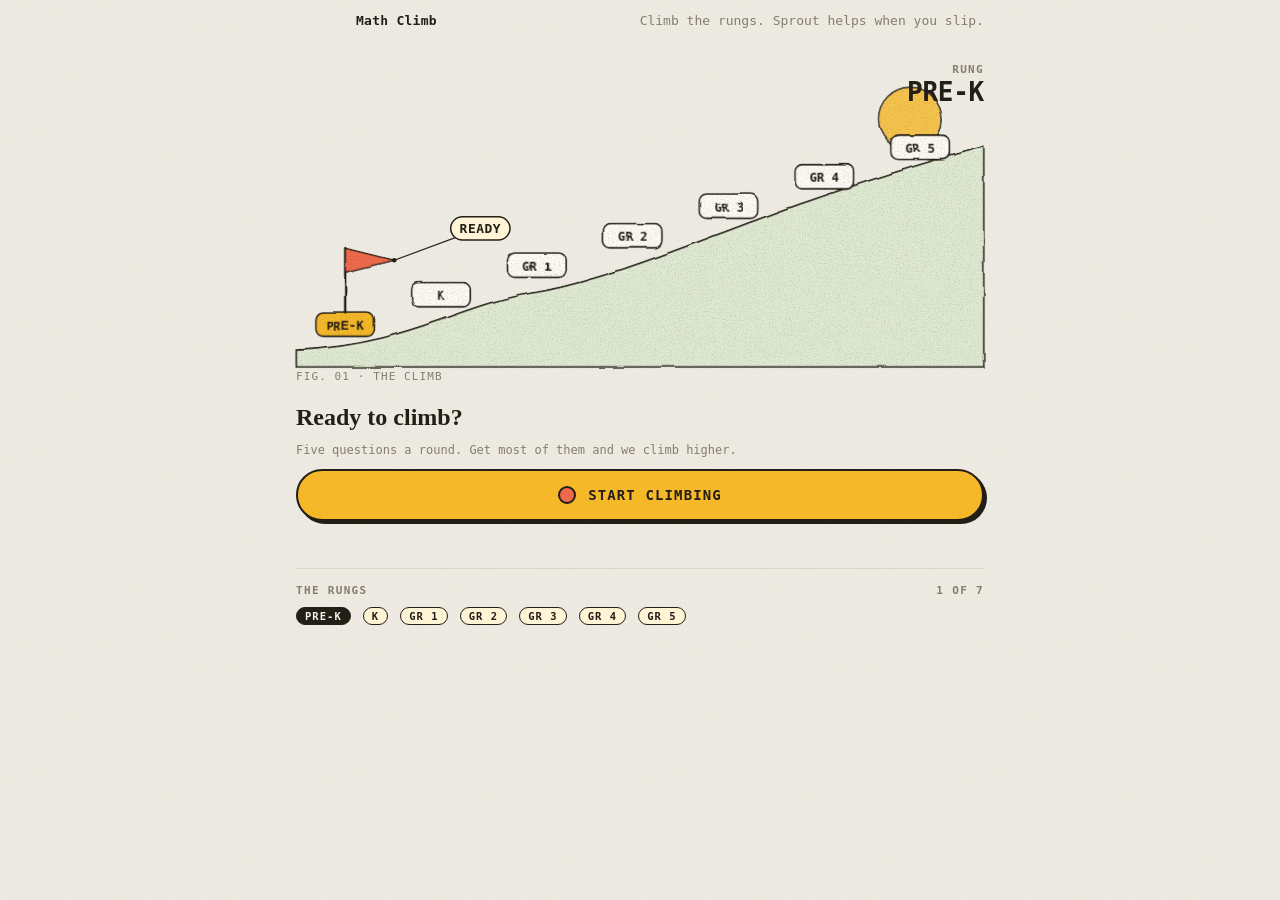
==== commit 3f5c6da8: "v3: Read Along look, kid quiz + parent map with explanations, no host signals" ====
--- a/canvas/index.html
+++ b/canvas/index.html
@@ -3,172 +3,303 @@
 <meta name="sprout-web-sites" content="https://read-along-eight.vercel.app">
 <title>Math Climb</title>
 <!--
-  Math Climb: a placement climb. Rounds of five questions; four or five right moves the kid up a rung
-  (Pre-K to Grade 5), two or fewer moves down, three stays. Every wrong choice carries a Learning Commons
-  misconception tag so the feedback names the trap, and "Show me" draws the working while Sprout's voice
-  explains. Between rounds the canvas pings a hop that wakes a Claude routine; the routine reads the
-  session from the canvas db, walks the Learning Commons progression map, and may write the next round
-  (`coach/next`) plus a grown-up report (`placement`). Sprout moves (`sprout.actions`) let the live
-  Sprout read, hint, explain, start and finish.
-  Data: data/users/<self>/profile {level}, data/users/<self>/sessions/<sid>, .../coach/next, data/users/<self>/placement.
+  Math Climb. One canvas, two views on one store.
+  Kid view: rounds of five questions, read aloud; four or five right climbs a rung (Pre-K to Grade 5), two or
+  fewer drops one, three stays once. A wrong pick names its trap (a Learning Commons misconception), "Show me"
+  draws the working while the canvas voice explains. Between rounds the canvas pings a hop that wakes the coach
+  routine; the routine reads the session from the db, walks the Learning Commons progression map and may write
+  the next round (`coach/next`) plus a report on `placement`.
+  Parent view (anyone not on `family/roster`): each kid's rung, climbs, accuracy, and the knowledge map to
+  traverse: tap a standard for what it means, its smaller skills, the kid's answers on it, and the standards
+  before and after it, each tappable. Standard texts and skills are baked in from Learning Commons.
+  Data: data/users/<kid>/profile {level}, data/users/<kid>/climb/sessions/<sid>, .../coach/next,
+  data/users/<kid>/placement, family/roster {kids:[{id,name}]} (admin only).
 -->
 <style>
-:root{--ink:#23203a;--soft:#6f6a86;--paper:#fff8ee;--card:#ffffff;--coral:#ff6b4a;--coralD:#e4502f;--teal:#1fb6a6;--tealD:#15938a;--sun:#ffc93c;--sky:#cfeefb;--grass:#bfe8c8;--line:#eee4d4;--ok:#1fb6a6;--bad:#ff6b4a;--r:24px}
-*{box-sizing:border-box}[hidden]{display:none!important}
-html,body{margin:0;overflow-x:clip}
-body{font-family:-apple-system,"SF Pro Rounded",system-ui,"Segoe UI",sans-serif;background:var(--paper);color:var(--ink);-webkit-tap-highlight-color:transparent;font-size:17px;line-height:1.35}
-body::before{content:"";position:fixed;inset:0;z-index:-1;background:radial-gradient(800px 420px at 15% -10%,#ffe9c2 0,transparent 60%),radial-gradient(700px 460px at 110% 10%,#d6f3ef 0,transparent 60%)}
-main{max-width:560px;margin:0 auto;padding:calc(10px + var(--canvas-safe-top,0px)) 16px 120px;display:flex;flex-direction:column;gap:14px}
-.top{display:flex;align-items:center;gap:10px;padding-left:56px;min-height:44px}
-.top h1{font-size:22px;margin:0;font-weight:900;letter-spacing:-.01em;flex:1}
-.pill{display:inline-flex;align-items:center;gap:6px;border-radius:999px;padding:6px 12px;font-weight:800;font-size:13px;background:#fff;border:2px solid var(--ink);white-space:nowrap}
-.pill.lvl{background:var(--sun)}
-button{font:inherit;color:inherit;cursor:pointer;border:0;background:none;padding:0}
-.icon{width:44px;height:44px;border-radius:50%;background:#fff;border:2px solid var(--ink);font-size:20px;display:grid;place-items:center}
-.icon[aria-pressed=false]{opacity:.45}
-.card{background:var(--card);border-radius:var(--r);padding:18px;box-shadow:0 10px 30px rgba(35,32,58,.08)}
-.k{font-size:12px;font-weight:800;letter-spacing:.1em;text-transform:uppercase;color:var(--soft)}
-h2{font-size:26px;line-height:1.15;margin:0;font-weight:900;letter-spacing:-.01em;text-wrap:balance}
-.sub{color:var(--soft);font-weight:600}
-.big{display:flex;align-items:center;justify-content:center;gap:12px;width:100%;border-radius:999px;padding:18px 20px;font-size:20px;font-weight:900;color:#fff;background:linear-gradient(135deg,var(--coral),var(--coralD));box-shadow:0 10px 22px rgba(255,107,74,.35)}
-.big:active{transform:translateY(2px)}
-.big.teal{background:linear-gradient(135deg,var(--teal),var(--tealD));box-shadow:0 10px 22px rgba(31,182,166,.35)}
-.big:disabled{opacity:.5;pointer-events:none}
-.ghost{border-radius:999px;padding:12px 18px;font-weight:800;border:2px solid var(--ink);background:#fff}
-.row{display:flex;gap:10px;align-items:center;flex-wrap:wrap}
-.status{color:var(--soft);font-size:14px;min-height:1.2em;margin:0}
-
-/* the climb */
-.climb{position:relative;padding:10px 6px 0}
-#hill{width:100%;height:auto;display:block;overflow:visible}
-.rung{font-weight:800;font-size:11px;fill:var(--ink)}
-.rung.off{opacity:.45}
-.flagtxt{font-weight:900;font-size:12px;fill:#fff}
-.lvls{display:grid;grid-template-columns:repeat(7,1fr);gap:6px}
-.lv{border-radius:14px;padding:7px 2px;text-align:center;font-weight:800;font-size:11px;background:#fff;border:2px solid var(--line);white-space:nowrap;overflow:hidden}
-.lv.done{border-color:var(--teal);background:#e6f8f5}
-.lv.here{border-color:var(--ink);background:var(--sun)}
-.lv small{display:block;font-size:9px;color:var(--soft);font-weight:700}
-
-/* play */
-.head{position:sticky;top:var(--canvas-safe-top,0px);z-index:10;background:var(--paper);margin:0 -16px;padding:8px 16px 10px;border-bottom:2px solid var(--line)}
-.dots{display:flex;gap:8px;justify-content:center;margin-top:8px}
-.dots i{width:14px;height:14px;border-radius:50%;background:#fff;border:2px solid var(--ink);display:block}
-.dots i.ok{background:var(--teal)}.dots i.bad{background:var(--coral)}.dots i.now{background:var(--sun)}
-.q{min-height:88px}
-.q p{font-size:24px;font-weight:800;margin:0;line-height:1.25}
-.q p.eq{font-size:40px;font-weight:900;letter-spacing:.02em;font-variant-numeric:tabular-nums;text-align:center}
-.pic{margin-top:12px;background:#fffdf7;border-radius:18px;padding:10px;border:2px dashed var(--line)}
-.pic svg{width:100%;height:auto;display:block;overflow:visible}
-.d{transition:opacity .25s,transform .25s}
-.d.dim{opacity:.18}
-.d.lit{transform:scale(1.18)}
-.choices{display:grid;grid-template-columns:1fr 1fr;gap:12px}
-.choices.one{grid-template-columns:1fr}
-.ch{border-radius:20px;padding:18px 12px;font-size:30px;font-weight:900;background:#fff;border:3px solid var(--ink);box-shadow:4px 4px 0 var(--ink);min-height:76px;display:flex;align-items:center;justify-content:center;text-align:center;line-height:1.1;font-variant-numeric:tabular-nums}
-.ch.txt{font-size:20px}
-.ch:active{transform:translate(2px,2px);box-shadow:2px 2px 0 var(--ink)}
-.ch.ok{background:#e6f8f5;border-color:var(--teal);box-shadow:4px 4px 0 var(--teal)}
-.ch.bad{background:#ffece7;border-color:var(--coral);box-shadow:4px 4px 0 var(--coral)}
-.ch.mute{opacity:.4;pointer-events:none}
-.ch:disabled{pointer-events:none}
-.fb{display:flex;flex-direction:column;gap:12px}
-.fb .line{font-size:20px;font-weight:800}
-.fb .trap{font-size:16px;font-weight:600;color:var(--soft)}
-.sprout{display:flex;gap:10px;align-items:flex-start}
-.sprout .face{width:44px;height:44px;border-radius:50%;flex:none;background:linear-gradient(145deg,#8ee0b1,#1fb6a6);display:grid;place-items:center;font-size:22px}
-.sprout .say{background:#f1fbf9;border-radius:18px;padding:12px 14px;font-weight:700;flex:1}
-.hintbox{background:#fff6dc;border-radius:18px;padding:12px 14px;font-weight:700}
-
-/* sheets */
-.sheet{position:fixed;inset:0;z-index:30;background:rgba(35,32,58,.45);display:flex;align-items:flex-end;justify-content:center;padding:12px}
-.sheet .in{background:var(--card);border-radius:28px;padding:22px 18px calc(18px + env(safe-area-inset-bottom));width:100%;max-width:560px;display:flex;flex-direction:column;gap:14px;max-height:88vh;overflow:auto}
-.score{font-size:52px;font-weight:900;line-height:1;text-align:center}
-.score small{font-size:18px;color:var(--soft);font-weight:800}
-.verdict{text-align:center;font-size:22px;font-weight:900}
-.list{display:flex;flex-direction:column;gap:8px}
-.list div{display:flex;gap:10px;align-items:flex-start;font-weight:600}
-.list b{flex:none;width:26px;height:26px;border-radius:50%;display:grid;place-items:center;font-size:14px;color:#fff;background:var(--teal)}
-.list b.next{background:var(--sun);color:var(--ink)}
-.report{font-size:14px;color:var(--soft);font-weight:600;white-space:pre-wrap}
-.map{margin-top:10px}.map svg{width:100%;height:auto;display:block;overflow:visible}.map .nm{font-size:9px;font-weight:700;fill:#23203a}.map .cd{font-size:8px;font-weight:800;fill:#6f6a86}.map .gl{font-size:11px;font-weight:900;fill:#6f6a86}
-.legend{font-size:12px;color:var(--soft);font-weight:700;margin:6px 0 0;display:flex;gap:10px;flex-wrap:wrap;align-items:center}.legend i{display:inline-block;width:12px;height:12px;border-radius:50%;border:2px solid var(--ink);vertical-align:-2px;margin-right:3px}.legend .met{background:var(--teal)}.legend .mixed{background:var(--sun)}.legend .missed{background:var(--coral)}.legend .near{background:#fff;border-style:dashed}
-@media (max-width:380px){.ch{font-size:26px;padding:14px 8px}.q p{font-size:21px}.lvls{gap:4px}.lv{font-size:11px}}
-@media (prefers-reduced-motion:reduce){.d{transition:none}}
+
+  :root{
+    --paper:#f2efe7; --ink:#231e16; --muted:#857d6e; --rule:#ddd6c8; --card:#fbfaf3; --tagfill:#fff4d6;
+    --mustard:#f4b829; --tomato:#ef6a4c; --mint:#93d3b0; --cobalt:#76a0e2; --blush:#f3a6bb; --shadow:#41538f;
+    --mono:ui-monospace,SFMono-Regular,Menlo,Consolas,monospace;
+    --read:Georgia,'Times New Roman',serif;
+    color-scheme:light;
+  }
+  *{box-sizing:border-box}
+  [hidden]{display:none!important}
+  html,body{overflow-x:clip}
+  body{margin:0;background-color:var(--paper);color:var(--ink);font:13px/1.45 var(--mono);
+    background-image:url("data:image/svg+xml;utf8,<svg xmlns='http://www.w3.org/2000/svg' width='320' height='320'><filter id='p'><feTurbulence type='fractalNoise' baseFrequency='.85' numOctaves='3' stitchTiles='stitch'/><feColorMatrix values='0 0 0 0 .42  0 0 0 0 .39  0 0 0 0 .33  .16 0 0 0 0'/></filter><rect width='100%' height='100%' filter='url(%23p)'/></svg>");}
+  /* Bottom padding keeps the passage and controls clear of the host's camera preview (read_aloud_v1 PiP, bottom-right, ~190px). */
+  .page{max-width:720px;margin:0 auto;padding:calc(var(--canvas-safe-top,0px) + 12px) 16px 200px}
+  .reading .page{padding-bottom:56vh}
+  /* the host floats its own back button over the top-left corner: keep the title and the bar's first button clear of it */
+  header.top{display:flex;justify-content:space-between;align-items:baseline;gap:12px;flex-wrap:wrap;padding-left:60px;min-height:44px}
+  header.top h1{font-size:13px;font-weight:600;margin:0;letter-spacing:.02em}
+  header.top span{color:var(--muted)}
+  .k{font-size:11px;font-weight:700;letter-spacing:.12em;text-transform:uppercase;color:var(--muted)}
+
+  .stage{position:relative;margin-top:4px}
+  #fig{width:100%;height:auto;display:block;overflow:visible;user-select:none;-webkit-user-select:none}
+  .reading #fig{max-height:26vh}
+  #fig.think #light{animation:glow 1.4s ease-in-out infinite}
+  @keyframes glow{50%{opacity:.55}}
+  .stats{position:absolute;top:0;right:0;display:flex;flex-direction:column;align-items:flex-end;gap:10px;text-align:right}
+  .stat .v{font-size:34px;font-weight:800;line-height:1.05;letter-spacing:-.01em;font-variant-numeric:tabular-nums}
+  .stat .v small{font-size:12px;font-weight:700;letter-spacing:.06em;margin-left:3px;color:var(--muted)}
+  .stat.small .v{font-size:20px}
+  .stat .v.bump{animation:bump .35s ease-out}
+  @keyframes bump{0%{transform:scale(1.18)}100%{transform:none}}
+  .figcap{font-size:11px;letter-spacing:.1em;text-transform:uppercase;color:var(--muted);margin:2px 0 0}
+
+  .act,button{font:inherit;color:var(--ink);background:var(--paper);border:1.5px solid var(--ink);border-radius:999px;padding:8px 14px;min-height:40px;cursor:pointer;white-space:nowrap;-webkit-tap-highlight-color:transparent}
+  :focus-visible{outline:2px solid var(--ink);outline-offset:3px}
+  .act[aria-pressed=true]{background:var(--ink);color:var(--paper)}
+  .act.primary{background:var(--mustard);box-shadow:2px 2px 0 var(--ink);font-weight:700}
+  .act:disabled,button:disabled{opacity:.45;cursor:default;transform:none}
+  .row{display:flex;gap:8px;flex-wrap:wrap;align-items:center}
+  .k-pill{display:inline-block;font-weight:800;font-size:10.5px;letter-spacing:.1em;text-transform:uppercase;border:1.2px solid var(--ink);border-radius:999px;padding:0 8px;background:var(--tagfill);margin-right:6px;vertical-align:1px;line-height:1.6;color:var(--ink)}
+  .k-pill[data-kind=gloss],.k-pill[data-kind=recap],.k-pill[data-kind=word]{background:var(--mint)}
+  .k-pill[data-kind=quiz]{background:var(--tomato)} .k-pill[data-kind=you]{background:var(--ink);color:var(--paper)}
+  .k-pill[data-kind=error]{background:var(--paper);border-style:dashed}
+
+  /* shelf */
+  .find{margin-top:18px;display:flex;flex-direction:column;gap:10px}
+  .find h2{font:600 24px/1.2 var(--read);margin:0;text-wrap:balance}
+  .big{display:flex;align-items:center;justify-content:center;gap:12px;width:100%;font:800 14px var(--mono);letter-spacing:.08em;text-transform:uppercase;color:var(--ink);background:var(--mustard);border:2px solid var(--ink);border-radius:999px;padding:15px 18px;box-shadow:3px 3px 0 var(--ink);cursor:pointer}
+  .big:active{transform:translate(2px,2px);box-shadow:1px 1px 0 var(--ink)}
+  .big .dot{width:18px;height:18px;border-radius:50%;background:var(--tomato);border:2px solid var(--ink);flex:none}
+  .big.busy{background:var(--tagfill);pointer-events:none}
+  .big.busy .dot{animation:blink 1s steps(2) infinite}
+  @keyframes blink{50%{background:var(--paper)}}
+  #q{font:16px/1.3 var(--mono);color:var(--ink);background:var(--card);border:1.5px solid var(--ink);border-radius:999px;padding:10px 16px;width:100%}
+  .status{color:var(--muted);font-size:12px;min-height:1.2em;margin:0}
+  .result{background:var(--card);border:1.5px solid var(--ink);border-radius:12px;box-shadow:3px 3px 0 var(--ink);padding:12px 14px;display:flex;flex-direction:column;gap:8px}
+  .result b{font:600 18px/1.25 var(--read)}
+  .cont{display:flex;gap:12px;align-items:center;background:var(--card);border:1.5px solid var(--ink);border-radius:12px;box-shadow:3px 3px 0 var(--ink);padding:12px 14px;cursor:pointer;text-align:left;white-space:normal;width:100%;min-height:0}
+  .cont .t{font:600 17px/1.25 var(--read)}
+  .cont .bar{height:6px;border:1.2px solid var(--ink);border-radius:999px;margin-top:6px;overflow:hidden;background:var(--paper)}
+  .cont .bar i{display:block;height:100%;background:var(--mustard)}
+  .shelf{display:grid;grid-template-columns:repeat(2,minmax(0,1fr));gap:12px;margin-top:6px}
+  .spine{position:relative;display:flex;flex-direction:column;justify-content:space-between;gap:10px;min-height:150px;text-align:left;white-space:normal;padding:12px 12px 10px;border:1.5px solid var(--ink);border-radius:8px 12px 12px 8px;box-shadow:3px 3px 0 var(--ink);background:var(--c,var(--card));cursor:pointer;overflow:hidden}
+  .spine::before{content:"";position:absolute;left:0;top:0;bottom:0;width:9px;border-right:1.5px solid var(--ink);background:color-mix(in srgb,var(--c,var(--card)) 70%,var(--ink))}
+  .spine .t{font:600 16px/1.2 var(--read);padding-left:6px;text-wrap:balance}
+  .spine .a{font-size:11px;padding-left:6px}
+  .spine .m{font-size:10.5px;letter-spacing:.08em;text-transform:uppercase;padding-left:6px;opacity:.75}
+  .sec{display:flex;justify-content:space-between;align-items:baseline;gap:10px;margin-top:22px;padding-top:14px;border-top:1px solid var(--rule)}
+  .empty{color:var(--muted);padding:12px 0}
+
+  /* reader: the bar and the dock stay at the top, so the camera preview at the bottom covers nothing that matters */
+  .head{position:sticky;top:var(--canvas-safe-top,0px);z-index:15;background:var(--paper);border-bottom:1.5px solid var(--ink);margin:0 -16px;padding:8px 16px}
+  .bar-top{display:flex;gap:8px;align-items:center;padding-left:60px;min-height:44px}
+  .bar-top .ttl{flex:1;min-width:0;overflow:hidden;text-overflow:ellipsis;white-space:nowrap;font-weight:700}
+  .bar-top select{font:13px var(--mono);color:var(--ink);background:var(--card);border:1.5px solid var(--ink);border-radius:999px;padding:5px 8px;max-width:42%;min-height:36px}
+  .bar-top button{padding:5px 11px;min-height:36px}
+  .dock{display:flex;flex-direction:column;gap:7px;margin-top:8px}
+  .live{display:flex;gap:6px;align-items:flex-start;min-height:2.6em;background:none;border:0;border-radius:8px;padding:0;text-align:left;white-space:normal;cursor:pointer;width:100%}
+  .live .txt{flex:1;min-width:0;display:-webkit-box;-webkit-line-clamp:3;-webkit-box-orient:vertical;overflow:hidden;font-size:13px;line-height:1.45}
+  .live .txt.wait{color:var(--muted)}
+  .recrow{display:flex;gap:8px;align-items:center}
+  .recbtn{flex:1;display:flex;align-items:center;justify-content:center;gap:10px;font:800 13px var(--mono);letter-spacing:.08em;text-transform:uppercase;background:var(--mustard);border:2px solid var(--ink);border-radius:999px;padding:11px 14px;box-shadow:3px 3px 0 var(--ink);--lv:0}
+  .recbtn:active{transform:translate(2px,2px);box-shadow:1px 1px 0 var(--ink)}
+  .recbtn .rdot{width:16px;height:16px;border-radius:50%;background:var(--tomato);border:2px solid var(--ink);flex:none;box-shadow:0 0 0 calc(var(--lv) * 9px) color-mix(in srgb,var(--tomato) 35%,transparent);transition:box-shadow .08s}
+  .recbtn[aria-pressed=true]{background:var(--card)}
+  .recbtn.paused .rdot{background:var(--paper);border-style:dashed}
+  .rtime{font:700 15px var(--mono);font-variant-numeric:tabular-nums;min-width:3.2em;text-align:right}
+  .tools{display:flex;gap:8px;flex-wrap:wrap}
+  .tools button{padding:6px 12px;min-height:36px;font-size:12px}
+  .chap-head{margin:22px 0 18px}
+  .chap-head h2{font:600 24px/1.2 var(--read);margin:4px 0 0;text-wrap:balance}
+  #text .para{font:400 20px/1.7 var(--read);margin:0 0 1em;max-width:64ch}
+  .w{border-radius:3px;cursor:pointer;-webkit-tap-highlight-color:transparent;transition:color .2s,background-color .2s}
+  .read-on #text .w{color:color-mix(in srgb,var(--ink) 62%,var(--paper))}
+  .read-on #text .w.done{color:var(--ink)}
+  .w.cur{background:var(--mustard);box-shadow:0 0 0 2px var(--mustard)}
+  .w.next{box-shadow:inset 0 -2px 0 var(--ink)}
+  .w.hes{text-decoration:underline dotted var(--tomato) 2px;text-underline-offset:4px}
+  .w.skip{text-decoration:underline dashed var(--blush) 2px;text-underline-offset:4px}
+  .w.sel{background:var(--mint);box-shadow:0 0 0 1.5px var(--ink)}
+  .w.ghost{color:var(--ink);background:color-mix(in srgb,var(--mustard) 22%,transparent);border-radius:3px}
+  .w.hl{background:linear-gradient(transparent 58%,color-mix(in srgb,var(--mint) 85%,transparent) 58%)}
+  .end{display:flex;align-items:center;justify-content:space-between;gap:10px;flex-wrap:wrap;margin-top:24px;padding-top:16px;border-top:1px solid var(--rule)}
+  .pop{position:absolute;z-index:18;display:flex;gap:6px;background:var(--paper);border:1.5px solid var(--ink);border-radius:999px;padding:4px;box-shadow:3px 3px 0 var(--ink)}
+  .pop button{padding:6px 10px;font-size:12px;min-height:36px}
+  .note{margin:-.2em 0 1.3em;max-width:60ch;padding:10px 12px;background:var(--card);border:1.5px solid var(--ink);border-radius:10px;box-shadow:3px 3px 0 var(--ink);font:13px/1.5 var(--mono)}
+
+  /* finishing sheet */
+  .sheet{position:fixed;inset:0;z-index:30;background:color-mix(in srgb,var(--ink) 35%,transparent);display:flex;align-items:flex-end;justify-content:center}
+  .sheet-card{background:var(--paper);width:100%;max-width:760px;max-height:86%;overflow:auto;border:2px solid var(--ink);border-bottom:0;border-radius:16px 16px 0 0;padding:16px 16px 200px}
+  .sheet-head{display:flex;justify-content:space-between;align-items:center;gap:10px;margin-bottom:12px}
+  .sheet-head h3{font-size:13px;font-weight:700;letter-spacing:.1em;text-transform:uppercase;margin:0}
+  .finstats{display:grid;grid-template-columns:repeat(3,1fr);gap:8px;margin-bottom:14px}
+  .finstats>div{border:1.5px solid var(--ink);border-radius:10px;padding:8px 10px;background:var(--card)}
+  .finstats .v{font:800 22px var(--mono)} .finstats .v small{font-size:11px} .finstats .k{color:var(--muted);font-size:10.5px;letter-spacing:.08em;text-transform:uppercase}
+  .pnote{font-family:var(--read);font-size:16px;line-height:1.55;background:var(--card);border:1.5px solid var(--ink);border-radius:12px;padding:12px 14px;margin:0 0 12px}
+  .practice{display:flex;gap:6px;flex-wrap:wrap;margin:0 0 12px}
+  .practice .again{font:600 16px var(--read);border:1.5px solid var(--ink);border-radius:999px;padding:6px 12px;min-height:40px;background:var(--tagfill)}
+  @media (max-width:560px){
+    header.top span{display:none}
+    .stats{position:static;flex-direction:row;justify-content:flex-end;gap:18px;margin-bottom:2px}
+    .stat .v{font-size:22px} .stat.small .v{font-size:16px}
+    #text .para{font-size:19px}
+  }
+  @media (prefers-reduced-motion:reduce){#fig.think #light,.stat .v.bump,.big.busy .dot{animation:none}.w{transition:none}}
+
+  /* climb */
+  .page{padding-bottom:120px}
+  #fig.think #sun{animation:glow 1.4s ease-in-out infinite}
+  .rungs{display:flex;gap:6px;flex-wrap:wrap;margin-top:8px}
+  .q{display:flex;flex-direction:column;gap:10px}
+  .q b{font:600 24px/1.25 var(--read);text-wrap:balance}
+  .q b.eq{font:800 40px/1.1 var(--mono);text-align:center;letter-spacing:.02em;font-variant-numeric:tabular-nums}
+  .pic{background:var(--paper);border:1.5px dashed var(--rule);border-radius:10px;padding:8px}
+  .pic svg{width:100%;height:auto;display:block;overflow:visible}
+  .d{transition:opacity .25s,transform .25s}.d.dim{opacity:.18}.d.lit{transform:scale(1.18)}
+  .choices{display:grid;grid-template-columns:1fr 1fr;gap:10px;margin-top:12px}
+  .choices.frozen{opacity:.45;pointer-events:none}
+  .ch{font:800 28px var(--mono);color:var(--ink);background:var(--card);border:2px solid var(--ink);border-radius:14px;padding:16px 10px;min-height:72px;box-shadow:3px 3px 0 var(--ink);white-space:normal;line-height:1.15;font-variant-numeric:tabular-nums}
+  .ch.txt{font-size:17px;font-weight:700}
+  .ch:active{transform:translate(2px,2px);box-shadow:1px 1px 0 var(--ink)}
+  .ch.ok{background:var(--mint)}.ch.bad{background:var(--tomato);color:var(--paper)}.ch.mute{opacity:.35}
+  .ch:disabled{transform:none}
+  .dots{display:flex;gap:6px}
+  .dots i{width:12px;height:12px;border-radius:50%;border:1.5px solid var(--ink);background:var(--paper);display:block}
+  .dots i.ok{background:var(--mint)}.dots i.bad{background:var(--tomato)}.dots i.now{background:var(--mustard)}
+  .fb{margin-top:12px}
+  .why{font-family:var(--read);font-size:17px;line-height:1.5;background:var(--card);border:1.5px solid var(--ink);border-radius:12px;padding:10px 12px;margin:10px 0 0}
+  .stat{background:var(--card);border:1.5px solid var(--ink);border-radius:10px;padding:8px 10px;text-align:left}
+  .stat .v{font-size:26px}
+  .stats .stat{background:none;border:0;padding:0;text-align:right}
+  .skills{display:flex;gap:6px;flex-wrap:wrap;margin:0 0 12px}
+  .skills .k-pill{margin:0;line-height:2;padding:0 10px}
+  .k-pill[data-kind=can]{background:var(--mint)}.k-pill[data-kind=next]{background:var(--mustard)}.k-pill[data-kind=trap]{background:var(--blush)}.k-pill[data-kind=grade]{background:var(--cobalt);color:var(--paper)}
+  .speaker{display:flex;gap:8px;align-items:center;cursor:pointer;background:none;border:0;padding:0;text-align:left;white-space:normal;min-height:0;width:100%}
+  .speaker.on .k-pill{background:var(--mustard)}
+  /* parent view */
+  html[data-view=parent] #kid{display:none!important}
+  html[data-view=kid] #parent{display:none!important}
+  html:not([data-view]) #parent,html:not([data-view]) #kid{display:none!important}
+  .tabs{display:flex;gap:8px;flex-wrap:wrap;margin:10px 0 4px}
+  .tabs .act[aria-pressed=true]{background:var(--ink);color:var(--paper)}
+  #map{width:100%;height:auto;display:block;overflow:visible}
+  #map .n{cursor:pointer}
+  #map .n circle{stroke:var(--ink);stroke-width:1.5;fill:var(--card)}
+  #map .n.met circle{fill:var(--mint)}#map .n.mixed circle{fill:var(--mustard)}#map .n.missed circle{fill:var(--tomato)}#map .n.near circle{stroke-dasharray:3 2}#map .n.next circle{stroke:var(--tomato);stroke-width:3}
+  #map .n.sel circle{stroke-width:3.5;filter:drop-shadow(2px 2px 0 var(--ink))}
+  #map .n text{font-family:var(--mono);font-weight:700;fill:var(--ink);pointer-events:none}
+  #map .e{fill:none;stroke:var(--ink);stroke-width:1;opacity:.25}#map .e.hot{opacity:.9;stroke-width:2.2}
+  #map .gl{font-family:var(--mono);font-weight:800;font-size:11px;letter-spacing:.1em;fill:var(--muted)}
+  .explain{margin-top:12px}
+  .explain p{font-family:var(--read);font-size:16px;line-height:1.5;margin:0}
+  .lcs{margin:8px 0 0;padding:0;list-style:none;display:flex;flex-direction:column;gap:6px}
+  .lcs li{display:flex;gap:8px;align-items:flex-start;font-size:13px;line-height:1.4}
+  .lcs li i{flex:none;width:18px;height:18px;border-radius:50%;border:1.5px solid var(--ink);background:var(--paper);display:grid;place-items:center;font-size:10px;font-style:normal;font-weight:800}
+  .lcs li i.met{background:var(--mint)}.lcs li i.missed{background:var(--tomato)}.lcs li i.mixed{background:var(--mustard)}
+  .hops{display:flex;gap:8px;flex-wrap:wrap;margin-top:8px}
+  .hops .act{padding:6px 11px;min-height:36px;font-size:12px;white-space:normal;text-align:left;line-height:1.3}
+  .hops .act.before{background:var(--tagfill)}.hops .act.after{background:var(--mint)}
+  .answers{margin:8px 0 0;padding:0;list-style:none;display:flex;flex-direction:column;gap:6px}
+  .answers li{display:flex;gap:8px;align-items:baseline;font-size:13px}
+  .answers li .k-pill{flex:none}
+  .climbs{display:flex;flex-direction:column;gap:8px;margin-top:8px}
+  .climbs .cont{cursor:default}
+  .legend{display:flex;gap:10px;flex-wrap:wrap;font-size:11px;color:var(--muted);margin-top:6px;align-items:center}
+  .legend i{display:inline-block;width:11px;height:11px;border-radius:50%;border:1.5px solid var(--ink);vertical-align:-1px;margin-right:3px}
+  .legend .met{background:var(--mint)}.legend .mixed{background:var(--mustard)}.legend .missed{background:var(--tomato)}.legend .near{border-style:dashed}
+  @media (prefers-reduced-motion:reduce){.d{transition:none}}
 </style></head><body>
-<main id="main">
-
-<section id="home">
-  <div class="top"><h1>Math Climb</h1><span class="pill lvl" id="homeLvl">Pre-K</span></div>
-  <div class="card climb">
-    <svg id="hill" viewBox="0 0 560 230" role="img" aria-label="A hill with seven rungs from Pre-K to Grade 5 and a flag at the rung you are on"></svg>
-    <div class="lvls" id="lvls"></div>
-  </div>
-  <div class="card" id="lastCard" hidden>
-    <span class="k">Last climb</span>
-    <h2 id="lastTitle"></h2>
-    <p class="sub" id="lastSub"></p>
-    <div class="map" id="homeMap"></div>
-  </div>
-  <div class="card">
-    <h2 id="homeH">Ready to climb?</h2>
-    <p class="sub">Five questions a round. Get most of them and we climb higher. Tap the speaker any time to hear a question again.</p>
-    <div class="row" style="margin-top:12px">
-      <button class="big" type="button" id="bStart">Start climbing</button>
+<div class="page" id="page">
+
+<!-- ===================== kid view ===================== -->
+<div id="kid">
+  <section id="home" data-screen="home">
+    <header class="top"><h1>Math Climb</h1><span>Climb the rungs. Sprout helps when you slip.</span></header>
+    <div class="stage" aria-label="The climb">
+      <div class="stats" id="homeStats"></div>
+      <svg id="fig" role="img" aria-label="An inked hill with seven stone rungs from Pre-K to Grade 5, a flag on the rung you are on, and a sun that lights while Sprout thinks"></svg>
+      <p class="figcap">Fig. 01 · The climb</p>
     </div>
-    <p class="status" id="homeStatus"></p>
-  </div>
-</section>
-
-<section id="play" hidden>
-  <div class="head">
-    <div class="top" style="padding-left:56px">
-      <span class="pill lvl" id="playLvl"></span>
-      <span class="pill" id="playRound"></span>
-      <span style="flex:1"></span>
-      <button class="icon" type="button" id="bSpeak" aria-label="Hear the question again">🔊</button>
-      <button class="icon" type="button" id="bVoice" aria-label="Voice on or off" aria-pressed="true">🗣️</button>
+    <div class="find">
+      <button class="cont" id="cont" type="button" onclick="startClimb()" hidden></button>
+      <h2 id="homeH">Ready to climb?</h2>
+      <p class="status">Five questions a round. Get most of them and we climb higher.</p>
+      <button class="big" type="button" id="bStart" onclick="startClimb()"><span class="dot" aria-hidden="true"></span><span>Start climbing</span></button>
+      <p class="status" id="homeStatus"></p>
     </div>
-    <div class="dots" id="dots"></div>
-  </div>
-  <div class="card q" id="qCard">
-    <p id="qText"></p>
-    <div class="pic" id="pic" hidden></div>
-  </div>
-  <div class="choices" id="choices"></div>
-  <div class="card fb" id="fb" hidden>
-    <div class="line" id="fbLine"></div>
-    <div class="trap" id="fbTrap" hidden></div>
-    <div class="sprout" id="fbSay" hidden><div class="face">🌱</div><div class="say" id="fbSayText"></div></div>
-    <div class="row">
-      <button class="ghost" type="button" id="bShow">Show me</button>
-      <button class="big teal" type="button" id="bNext" style="flex:1;width:auto">Next</button>
+    <div class="sec"><span class="k">The rungs</span><span class="k" id="rungK"></span></div>
+    <div class="rungs" id="rungs"></div>
+  </section>
+
+  <section id="play" data-screen="play" hidden>
+    <div class="head">
+      <div class="bar-top">
+        <button type="button" id="bHome" onclick="goHome()" aria-label="Back to the climb">Home</button>
+        <span class="ttl" id="pTitle"></span>
+        <div class="dots" id="dots"></div>
+      </div>
+      <div class="dock">
+        <button class="speaker" id="live" type="button" onclick="replay()" aria-label="Hear it again">
+          <span class="k-pill" id="liveKind" data-kind="reply">Sprout</span><span class="txt" id="liveText"></span>
+        </button>
+      </div>
+    </div>
+    <div class="result q" id="qCard" style="margin-top:14px">
+      <b id="qText"></b>
+      <div class="pic" id="pic" hidden></div>
+    </div>
+    <div class="choices" id="choices"></div>
+    <div class="fb" id="fb" hidden>
+      <div class="why" id="why" hidden></div>
+      <div class="tools" style="margin-top:10px">
+        <button class="act" type="button" id="bShow" onclick="showMe()">Show me</button>
+        <button class="act primary" type="button" id="bNext" onclick="next()" style="flex:1">Next</button>
+      </div>
+    </div>
+    <div class="tools" id="helpRow" style="margin-top:12px"><button class="act" type="button" id="bHint" onclick="hint()">Give me a hint</button></div>
+  </section>
+
+  <div class="sheet" id="roundSheet" hidden>
+    <div class="sheet-card" role="dialog" aria-label="Round finished">
+      <div class="sheet-head"><h3 id="rsTitle">Round done</h3><span class="k" id="rsK"></span></div>
+      <div class="finstats" id="rsStats"></div>
+      <p class="pnote" id="rsNote"></p>
+      <div class="row"><button type="button" class="act primary" id="bRoundGo" onclick="afterRound()">Keep going</button></div>
     </div>
   </div>
-  <div class="hintbox" id="hint" hidden></div>
-  <div class="row" id="helpRow"><button class="ghost" type="button" id="bHint">Give me a hint</button></div>
-</section>
-
-</main>
-
-<div class="sheet" id="roundSheet" hidden><div class="in" role="dialog" aria-label="Round finished">
-  <span class="k" id="rsK">Round 1</span>
-  <div class="score" id="rsScore"></div>
-  <div class="verdict" id="rsVerdict"></div>
-  <div class="sprout" id="rsCoach" hidden><div class="face">🌱</div><div class="say" id="rsCoachText"></div></div>
-  <button class="big" type="button" id="bRoundGo">Keep going</button>
-</div></div>
-
-<div class="sheet" id="finSheet" hidden><div class="in" role="dialog" aria-label="Climb finished">
-  <span class="k">Your rung</span>
-  <h2 id="finTitle"></h2>
-  <p class="sub" id="finSub"></p>
-  <div class="list" id="finList"></div>
-  <div class="map"><span class="k">Your map</span><div id="finMap"></div><p class="legend"><i class="met"></i>got it <i class="mixed"></i>some <i class="missed"></i>not yet <i class="near"></i>nearby</p></div>
-  <div class="sprout" id="finCoach" hidden><div class="face">🌱</div><div class="say" id="finCoachText"></div></div>
-  <details><summary class="k" style="cursor:pointer">For grown-ups</summary><p class="report" id="finReport"></p><div class="map"><span class="k">The whole map</span><div id="finMapAll"></div></div></details>
-  <button class="big" type="button" id="bDone">Done</button>
-</div></div>
+
+  <div class="sheet" id="finSheet" hidden>
+    <div class="sheet-card" role="dialog" aria-label="Climb finished">
+      <div class="sheet-head"><h3 id="finTitle">Your rung</h3><span class="k">The climb</span></div>
+      <div class="finstats" id="finStats"></div>
+      <p class="pnote" id="finNote"></p>
+      <div class="k" style="margin-bottom:6px">You can</div>
+      <div class="skills" id="finCan"></div>
+      <div class="k" style="margin-bottom:6px">Next up</div>
+      <div class="skills" id="finNext"></div>
+      <div class="row"><button type="button" class="act primary" id="bDone" onclick="finishTap()">Done</button></div>
+    </div>
+  </div>
+</div>
+
+<!-- ===================== parent view ===================== -->
+<div id="parent">
+  <header class="top"><h1>Math Climb</h1><span>For grown-ups · how the climb is going</span></header>
+  <div class="tabs" id="tabs"></div>
+  <div class="finstats" id="pStats"></div>
+  <div class="stage" aria-label="The map">
+    <svg id="map" role="img" aria-label="The knowledge map: standards as circles by grade, links from the Learning Commons progression, colored by how the kid did. Tap one to read about it."></svg>
+    <p class="figcap">Fig. 02 · The map · tap a standard</p>
+    <p class="legend"><i class="met"></i>got it <i class="mixed"></i>some <i class="missed"></i>not yet <i class="near"></i>not tried</p>
+    <div class="tools" style="margin-top:8px"><button class="act" type="button" id="bScope" onclick="toggleScope()" aria-pressed="false">Whole map</button></div>
+  </div>
+  <div class="result explain" id="explain"><p class="status">Tap a circle on the map to read what it means and how it went.</p></div>
+  <div class="sec"><span class="k">Sprout's notes</span><span class="k" id="pNoteK"></span></div>
+  <p class="pnote" id="pNote">No report yet. The coach writes one after a climb.</p>
+  <div class="sec"><span class="k">Climbs</span><span class="k" id="pClimbK"></span></div>
+  <div class="climbs" id="climbs"></div>
+  <p class="status" id="pStatus"></p>
+</div>
+
+</div>
 
 <script>
 'use strict';
@@ -177,6 +308,7 @@
 const hasSprout = typeof sprout === 'object' && sprout !== null;
 const CFG = { wake: 'https://read-along-eight.vercel.app/api/climb', key: '__CLIMB_KEY__' };
 const MAX_ROUNDS = 6, PER_ROUND = 5;
+const INK = '#231e16';
 const LEVELS = [
   { id: 'PK', label: 'Pre-K', say: 'pre K', stds: ['K.CC.B.5', 'K.CC.C.6', 'K.CC.A.3'] },
   { id: 'K', label: 'K', say: 'kindergarten', stds: ['K.CC.B.5', 'K.CC.C.6', 'K.OA.A.2', 'K.OA.A.5'] },
@@ -195,34 +327,13 @@
   '4.NBT.B.5': 'multiplying bigger numbers', '4.NF.A.2': 'comparing fractions', '4.OA.A.3': 'multi-step stories',
   '5.NF.A.1': 'adding fractions with different bottoms', '5.NBT.B.7': 'decimals'
 };
-// Learning Commons misconception tags → what we say to the kid.
-const TRAP = {
-  'off-by-one': 'Count once more, slowly. Touch each one as you say the number.',
-  'reversed': 'Careful: which side has MORE? More means the bigger pile.',
-  'adds': 'You added. But this story takes away, so we subtract.',
-  'subtracts': 'You took away. But this story gets more, so we add.',
-  'part': 'That is only one part. The question asks for all of them together.',
-  'swapped': 'The tens come first, then the ones. 3 tens and 4 ones is 34.',
-  'adds-digits': 'Tens and ones are not added as digits. 3 tens is thirty.',
-  'no-regroup': 'When the ones go past 9, carry a ten over.',
-  'counts-coins': 'Count the value, not the number of coins. A dime is 10 cents.',
-  'part-to-part': 'The bottom number counts ALL the parts, shaded and not.',
-  'upside-down': 'Shaded parts go on top, all the parts go on the bottom.',
-  'bigger-bottom': 'A bigger bottom number means SMALLER pieces.',
-  'tops-and-bottoms': 'We never add the bottoms. Make the bottoms the same first.',
-  'digitwise': 'Multiply the tens too, not just digit by digit.',
-  'misaligned': 'Line up the decimal points before you add or subtract.',
-  'wrong-op': 'Read the story again. Does it get more, or less?',
-  'skips-step': 'There are two steps. Did you do both?'
-};
-
-// The Learning Commons coherence map, one hop around the ladder standards (fetched at build time; the routine may add nodes).
-const GRAPH = {"nodes":{"K.CC.A.3":{"g":0,"n":"write and read numerals","l":1},"K.CC.B.5":{"g":0,"n":"count how many","l":1},"K.CC.C.6":{"g":0,"n":"more, fewer, same","l":1},"K.OA.A.2":{"g":0,"n":"add and take away within 10","l":1},"K.OA.A.5":{"g":0,"n":"add and take away within 5","l":1},"1.OA.C.6":{"g":1,"n":"add and subtract within 20","l":1},"1.NBT.B.2":{"g":1,"n":"tens and ones","l":1},"1.OA.A.1":{"g":1,"n":"number stories within 20","l":1},"2.NBT.B.5":{"g":2,"n":"add and subtract within 100","l":1},"2.OA.A.1":{"g":2,"n":"two-step stories","l":1},"2.MD.C.8":{"g":2,"n":"counting money","l":1},"3.OA.C.7":{"g":3,"n":"times tables and dividing","l":1},"3.NF.A.1":{"g":3,"n":"what a fraction is","l":1},"3.OA.A.3":{"g":3,"n":"equal-groups stories","l":1},"4.NBT.B.5":{"g":4,"n":"multiply bigger numbers","l":1},"4.NF.A.2":{"g":4,"n":"compare fractions","l":1},"4.OA.A.3":{"g":4,"n":"multi-step stories","l":1},"5.NF.A.1":{"g":5,"n":"add unlike fractions","l":1},"5.NBT.B.7":{"g":5,"n":"decimals","l":1},"K.CC.B.4.b":{"g":0,"n":"understand that the last number name said tells the…"},"K.MD.B.3":{"g":0,"n":"classify objects into given categories"},"K.CC.C.7":{"g":0,"n":"compare two numbers between 1 and 10 presented as written…"},"K.OA.A.1":{"g":0,"n":"represent addition and subtraction with objects, fingers,…"},"1.OA.B.3":{"g":1,"n":"apply properties of operations as strategies to add and…"},"K.OA.A.3":{"g":0,"n":"decompose numbers less than or equal to 10 into pairs in…"},"1.OA.B.4":{"g":1,"n":"understand subtraction as an unknown-addend problem"},"K.OA.A.4":{"g":0,"n":"for any number from 1 to 9, find the number that makes 10…"},"1.OA.C.5":{"g":1,"n":"relate counting to addition and subtraction (e.g., by…"},"2.OA.B.2":{"g":2,"n":"fluently add and subtract within 20 using mental…"},"1.NBT.C.4":{"g":1,"n":"add within 100, including adding a two-digit number and a…"},"1.NBT.A.1":{"g":1,"n":"count to 120, starting at any number less than 120"},"K.NBT.A.1":{"g":0,"n":"compose and decompose numbers from 11 to 19 into ten ones…"},"2.NBT.A.1":{"g":2,"n":"understand that the three digits of a three-digit number…"},"1.NBT.B.3":{"g":1,"n":"compare two two-digit numbers based on meanings of the…"},"1.NBT.C.5":{"g":1,"n":"given a two-digit number, mentally find 10 more or 10…"},"1.NBT.C.6":{"g":1,"n":"subtract multiples of 10 in the range 10-90 from…"},"1.OA.A.2":{"g":1,"n":"solve word problems that call for addition of three whole…"},"1.MD.C.4":{"g":1,"n":"organize, represent, and interpret data with up to three…"},"3.OA.D.8":{"g":3,"n":"solve two-step word problems using the four operations"},"4.NF.B.3.a":{"g":4,"n":"understand addition and subtraction of fractions as…"},"4.NF.B.3.b":{"g":4,"n":"decompose a fraction into a sum of fractions with the…"},"4.NF.B.3.c":{"g":4,"n":"add and subtract mixed numbers with like denominators,…"},"3.OA.B.5":{"g":3,"n":"apply properties of operations as strategies to multiply…"},"3.OA.B.6":{"g":3,"n":"understand division as an unknown-factor problem"},"4.MD.A.1":{"g":4,"n":"know relative sizes of measurement units within one…"},"4.OA.B.4":{"g":4,"n":"find all factor pairs for a whole number in the range…"},"4.NBT.B.6":{"g":4,"n":"find whole-number quotients and remainders with up to…"},"2.MD.A.2":{"g":2,"n":"measure the length of an object twice, using length units…"},"2.G.A.3":{"g":2,"n":"partition circles and rectangles into two, three, or four…"},"3.G.A.2":{"g":3,"n":"partition shapes into parts with equal areas"},"3.NF.A.3":{"g":3,"n":"explain equivalence of fractions in special cases, and…"},"5.NF.B.7":{"g":5,"n":"apply and extend previous understandings of division to…"},"4.NF.B.4.a":{"g":4,"n":"understand a fraction a/b as a multiple of 1/b"},"3.OA.A.1":{"g":3,"n":"interpret products of whole numbers, e.g., interpret 5 ×…"},"3.OA.A.2":{"g":3,"n":"interpret whole-number quotients of whole numbers, e.g.,…"},"4.OA.A.1":{"g":4,"n":"interpret a multiplication equation as a comparison,…"},"4.OA.A.2":{"g":4,"n":"multiply or divide to solve word problems involving…"},"4.NF.B.4.c":{"g":4,"n":"solve word problems involving multiplication of a…"},"4.NBT.A.1":{"g":4,"n":"recognize that in a multi-digit whole number, a digit in…"},"3.NBT.A.2":{"g":3,"n":"fluently add and subtract within 1000 using strategies…"},"3.NBT.A.3":{"g":3,"n":"multiply one-digit whole numbers by multiples of 10 in…"},"5.NBT.B.5":{"g":5,"n":"fluently multiply multi-digit whole numbers using the…"},"4.NF.A.1":{"g":4,"n":"explain why a fraction a/b is equivalent to a fraction…"},"5.NF.A.2":{"g":5,"n":"solve word problems involving addition and subtraction of…"},"4.NF.C.7":{"g":4,"n":"compare two decimals to hundredths by reasoning about…"},"4.NBT.A.3":{"g":4,"n":"use place value understanding to round multi-digit whole…"},"7.NS.A.3":{"g":7,"n":"solve real-world and mathematical problems involving the…"},"4.NF.B.3.d":{"g":4,"n":"solve word problems involving addition and subtraction of…"},"6.EE.B.7":{"g":6,"n":"solve real-world and mathematical problems by writing and…"},"7.NS.A.1.d":{"g":7,"n":"apply properties of operations as strategies to add and…"},"5.NBT.A.1":{"g":5,"n":"recognize that in a multi-digit number, a digit in one…"},"4.NBT.B.4":{"g":4,"n":"fluently add and subtract multi-digit whole numbers using…"},"5.NF.B.4":{"g":5,"n":"apply and extend previous understandings of…"},"5.MD.A.1":{"g":5,"n":"convert among different-sized standard measurement units…"},"6.NS.B.3":{"g":6,"n":"fluently add, subtract, multiply, and divide multi-digit…"}},"edges":[["1.NBT.A.1","1.NBT.B.2"],["1.NBT.B.2","1.NBT.B.3"],["1.NBT.B.2","1.NBT.C.4"],["1.NBT.B.2","1.NBT.C.5"],["1.NBT.B.2","1.NBT.C.6"],["1.NBT.B.2","2.NBT.A.1"],["1.NBT.C.4","2.NBT.B.5"],["1.NBT.C.4","2.OA.A.1"],["1.NBT.C.5","2.NBT.B.5"],["1.NBT.C.5","2.OA.A.1"],["1.NBT.C.6","2.NBT.B.5"],["1.NBT.C.6","2.OA.A.1"],["1.OA.A.1","1.MD.C.4"],["1.OA.A.1","1.OA.A.2"],["1.OA.A.1","2.OA.A.1"],["1.OA.B.3","1.OA.C.6"],["1.OA.B.4","1.OA.C.6"],["1.OA.C.5","1.OA.C.6"],["1.OA.C.6","1.NBT.C.4"],["1.OA.C.6","2.OA.B.2"],["2.G.A.3","3.NF.A.1"],["2.MD.A.2","3.NF.A.1"],["2.OA.A.1","3.OA.D.8"],["2.OA.A.1","4.NF.B.3.a"],["2.OA.A.1","4.NF.B.3.b"],["2.OA.A.1","4.NF.B.3.c"],["2.OA.B.2","2.NBT.B.5"],["3.NBT.A.2","4.NBT.B.5"],["3.NBT.A.3","4.NBT.B.5"],["3.NF.A.1","3.G.A.2"],["3.NF.A.1","3.NF.A.3"],["3.NF.A.1","4.NF.B.3.a"],["3.NF.A.1","4.NF.B.3.b"],["3.NF.A.1","4.NF.B.3.c"],["3.NF.A.1","4.NF.B.4.a"],["3.NF.A.1","5.NF.B.7"],["3.OA.A.1","3.OA.A.3"],["3.OA.A.2","3.OA.A.3"],["3.OA.A.3","3.OA.D.8"],["3.OA.A.3","4.NF.B.4.c"],["3.OA.A.3","4.OA.A.1"],["3.OA.A.3","4.OA.A.2"],["3.OA.B.5","3.OA.C.7"],["3.OA.B.5","4.NBT.B.5"],["3.OA.B.6","3.OA.C.7"],["3.OA.C.7","4.MD.A.1"],["3.OA.C.7","4.NBT.B.5"],["3.OA.C.7","4.NBT.B.6"],["3.OA.C.7","4.OA.B.4"],["3.OA.D.8","4.OA.A.3"],["4.NBT.A.1","4.NBT.B.5"],["4.NBT.A.3","4.OA.A.3"],["4.NBT.B.4","5.NBT.B.7"],["4.NBT.B.5","4.NBT.B.6"],["4.NBT.B.5","5.NBT.B.5"],["4.NBT.B.6","4.OA.A.3"],["4.NF.A.1","4.NF.A.2"],["4.NF.A.1","5.NF.A.1"],["4.NF.A.2","4.NF.C.7"],["4.NF.A.2","5.NF.A.2"],["4.NF.B.3.a","5.NF.A.1"],["4.NF.B.3.b","5.NF.A.1"],["4.NF.B.3.c","5.NF.A.1"],["4.NF.B.3.d","5.NF.A.1"],["4.OA.A.3","7.NS.A.3"],["5.NBT.A.1","5.NBT.B.7"],["5.NBT.B.7","5.MD.A.1"],["5.NBT.B.7","6.NS.B.3"],["5.NF.A.1","5.NBT.B.7"],["5.NF.A.1","5.NF.A.2"],["5.NF.A.1","6.EE.B.7"],["5.NF.A.1","7.NS.A.1.d"],["5.NF.B.4","5.NBT.B.7"],["5.NF.B.7","5.NBT.B.7"],["K.CC.B.4.b","K.CC.B.5"],["K.CC.C.6","K.CC.C.7"],["K.CC.C.6","K.MD.B.3"],["K.NBT.A.1","1.NBT.B.2"],["K.OA.A.1","K.OA.A.2"],["K.OA.A.2","1.OA.A.1"],["K.OA.A.2","1.OA.B.3"],["K.OA.A.2","1.OA.B.4"],["K.OA.A.2","1.OA.C.6"],["K.OA.A.2","K.OA.A.3"],["K.OA.A.3","1.OA.C.6"],["K.OA.A.3","K.OA.A.5"],["K.OA.A.4","1.OA.C.6"],["K.OA.A.5","1.OA.C.6"]]};
+// The Learning Commons coherence map, one hop around the ladder standards: code → {g grade, n short name, d standard text, lc smaller skills, u uuid}.
+const GRAPH = {"nodes":{"1.MD.C.4":{"g":1,"n":"organize, represent, and interpret data with up to three…","d":"Organize, represent, and interpret data with up to three categories; ask and answer questions about the total number of data points, how many in each category, and how many more or less are in one category than in another.","lc":["Interpret data with up to three categories","Ask and answer questions about how many data points are in each category in data with up to three categories","Ask and answer questions about the total number of data points in data with up to three categories","Organize and represent data with up to three categories","Ask and answer questions about how many more or fewer data points are in one category than another in data with up to three categories"],"u":"6b9eb642-d7cc-11e8-824f-0242ac160002"},"1.NBT.A.1":{"g":1,"n":"count to 120, starting at any number less than 120","d":"Count to 120, starting at any number less than 120. In this range, read and write numerals and represent a number of objects with a written numeral.","lc":["Count up from zero by 10s, ending at any number up to 120","Count up from zero by 1s, ending at any number up to 120","Count down by 10s, starting and ending at a number up to 120","Read numerals to 120","Write numerals to 120","Represent a number of objects up to 120 with a written numeral","Count up by 10s, starting at a nonzero number and ending at any number up to 120","Count down by 1s, starting and ending at a number up to 120"],"u":"6b9bdbaf-d7cc-11e8-824f-0242ac160002"},"1.NBT.B.2":{"g":1,"n":"tens and ones","d":"Understand that the two digits of a two-digit number represent amounts of tens and ones. Understand the following as special cases:","lc":["Given a two-digit number, decompose it into its tens and ones","Given the number of tens and ones, write a two-digit number"],"u":"6b9d22e5-d7cc-11e8-824f-0242ac160002","l":1},"1.NBT.B.3":{"g":1,"n":"compare two two-digit numbers based on meanings of the…","d":"Compare two two-digit numbers based on meanings of the tens and ones digits, recording the results of comparisons with the symbols >, =, and <.","lc":["Use symbols (>,<, or =) to communicate comparison of two two-digit numbers","Compare two two-digit numbers by comparing the digits in each place value","Use comparative language to communicate comparison of two two-digit numbers"],"u":"6b9e0d8d-d7cc-11e8-824f-0242ac160002"},"1.NBT.C.4":{"g":1,"n":"add within 100, including adding a two-digit number and a…","d":"Add within 100, including adding a two-digit number and a one-digit number, and adding a two-digit number and a multiple of 10, using concrete models or drawings and strategies based on place value, properties of operations, and/or the relationship between addition and subtraction; relate the strategy to a written method and explain the reasoning used. Understand that in adding two-digit numbers, one adds tens and te","lc":["Add a two-digit number and a one-digit number within 100 using concrete models or drawings","Add a two-digit number and a multiple of 10 within 100 using strategies based on properties of operations and/or the relationship between ad","Add a two-digit number and a multiple of 10 within 100 using strategies based on place value","Relate a given addition strategy to a written method","Add a two-digit number and a one-digit number within 100 using strategies based on place value","Add a two-digit number and a one-digit number within 100 using strategies based on properties of operations and/or the relationship between ","Add a two-digit number and a multiple of 10 within 100 using concrete models or drawings","Add tens and tens and ones and ones when adding with a two-digit number, composing a ten as needed"],"u":"6b9eb89a-d7cc-11e8-824f-0242ac160002"},"1.NBT.C.5":{"g":1,"n":"given a two-digit number, mentally find 10 more or 10…","d":"Given a two-digit number, mentally find 10 more or 10 less than the number, without having to count; explain the reasoning used.","lc":["Mentally find 10 less than a given number without counting by ones","Mentally find 10 more than a given number without counting by ones","Explain the reasoning used to find 10 more or 10 less than a number, including by using base-ten blocks, hundreds charts, or other represent"],"u":"6b9f4fd0-d7cc-11e8-824f-0242ac160002"},"1.NBT.C.6":{"g":1,"n":"subtract multiples of 10 in the range 10-90 from…","d":"Subtract multiples of 10 in the range 10-90 from multiples of 10 in the range 10-90 (positive or zero differences), using concrete models or drawings and strategies based on place value, properties of operations, and/or the relationship between addition and subtraction; relate the strategy to a written method and explain the reasoning used.","lc":["Subtract multiples of 10 from multiples of 10, where both multiples are less than 100, using strategies based on properties of operations an","Relate a given subtraction strategy to a written method","Subtract multiples of 10 from multiples of 10, where both multiples are less than 100, using strategies based on place value","Subtract multiples of 10 from multiples of 10, where both multiples are less than 100, using concrete models or drawings"],"u":"6b9fd080-d7cc-11e8-824f-0242ac160002"},"1.OA.A.1":{"g":1,"n":"number stories within 20","d":"Use addition and subtraction within 20 to solve word problems involving situations of adding to, taking from, putting together, taking apart, and comparing, with unknowns in all positions, e.g., by using objects, drawings, and equations with a symbol for the unknown number to represent the problem.","lc":["Use subtraction within 20 to solve word problems involving taking from and taking apart amounts, with unknowns in all positions","Use subtraction within 20 to solve word problems involving comparison with unknowns in all positions","Use addition within 20 to solve word problems involving comparison with unknowns in all positions","Use addition within 20 to solve word problems involving adding to and putting together an amount, with unknowns in all positions"],"u":"6b9bdee1-d7cc-11e8-824f-0242ac160002","l":1},"1.OA.A.2":{"g":1,"n":"solve word problems that call for addition of three whole…","d":"Solve word problems that call for addition of three whole numbers whose sum is less than or equal to 20, e.g., by using objects, drawings, and equations with a symbol for the unknown number to represent the problem.","lc":["Use objects, drawings, and equations with a symbol for the unknown number to represent a problem that calls for addition of three whole numb","Solve word problems that call for addition of three single-digit numbers whose sum is less than or equal to 20.","Solve word problems that call for addition of one two-digit number and two single-digit numbers whose sum is less than or equal to 20."],"u":"6b9d25bb-d7cc-11e8-824f-0242ac160002"},"1.OA.B.3":{"g":1,"n":"apply properties of operations as strategies to add and…","d":"Apply properties of operations as strategies to add and subtract.","lc":["Apply properties of operations as strategies to add","Apply properties of operations as strategies to subtract"],"u":"6b9e0fbe-d7cc-11e8-824f-0242ac160002"},"1.OA.B.4":{"g":1,"n":"understand subtraction as an unknown-addend problem","d":"Understand subtraction as an unknown-addend problem. For example, subtract 10 - 8 by finding the number that makes 10 when added to 8.","lc":["Subtract by using the relationship between addition and subtraction to find an unknown addend","Write an equation showing the placement of an unknown addend","Know that subtraction is the inverse of addition"],"u":"6b9ebb03-d7cc-11e8-824f-0242ac160002"},"1.OA.C.5":{"g":1,"n":"relate counting to addition and subtraction","d":"Relate counting to addition and subtraction (e.g., by counting on 2 to add 2).","lc":["Relate counting back to subtraction","Relate counting on to addition"],"u":"6b9f527f-d7cc-11e8-824f-0242ac160002"},"1.OA.C.6":{"g":1,"n":"add and subtract within 20","d":"Add and subtract within 20, demonstrating fluency for addition and subtraction within 10. Use strategies such as counting on; making ten (e.g., 8 + 6 = 8 + 2 + 4 = 10 + 4 = 14); decomposing a number leading to a ten (e.g., 13 - 4 = 13 - 3 - 1 = 10 - 1 = 9); using the relationship between addition and subtraction (e.g., knowing that 8 + 4 = 12, one knows 12 - 8 = 4); and creating equivalent but easier or known sums (e","lc":["Add within 20, using strategies such as counting on, making ten, and creating equivalent but easier known sums.","Fluently add within 10","Fluently subtract within 10","Subtract within 20, using strategies such as counting down, decomposing a number leading to a ten, and using the relationship between additi"],"u":"6b9fd4e5-d7cc-11e8-824f-0242ac160002","l":1},"2.G.A.3":{"g":2,"n":"partition circles and rectangles into two, three, or four…","d":"Partition circles and rectangles into two, three, or four equal shares, describe the shares using the words halves, thirds, half of, a third of, etc., and describe the whole as two halves, three thirds, four fourths. Recognize that equal shares of identical wholes need not have the same shape.","lc":["Recognize that equal shares of identical wholes need not have the same shape","Partition objects, including circles and rectangles, into three equal shares and describe the shares using \"thirds\"","Describe a whole based on its number of parts, including two halves, three thirds, and four fourths","Partition objects, including circles and rectangles, into four equal shares and describe the shares using \"fourths\"","Partition objects, including circles and rectangles, into two equal shares and describe the shares using \"halves\""],"u":"6b9e11e8-d7cc-11e8-824f-0242ac160002"},"2.MD.A.2":{"g":2,"n":"measure the length of an object twice, using length units…","d":"Measure the length of an object twice, using length units of different lengths for the two measurements; describe how the two measurements relate to the size of the unit chosen.","lc":["Measure the length of an object twice, using different length units for the two measurements","Describe how two length measurements for the same object relate to the size of the units chosen"],"u":"6b9d2bdf-d7cc-11e8-824f-0242ac160002"},"2.MD.C.8":{"g":2,"n":"counting money","d":"Solve word problems involving dollar bills, quarters, dimes, nickels, and pennies, using $ and ¢ symbols appropriately.","lc":["Solve word problems involving adding amounts of money given in coins and/or dollars","Solve word problems involving subtracting amounts of money given in coins and/or dollars","Identify coins and know their value in cents"],"u":"6ba09ba4-d7cc-11e8-824f-0242ac160002","l":1},"2.NBT.A.1":{"g":2,"n":"understand that the three digits of a three-digit number…","d":"Understand that the three digits of a three-digit number represent amounts of hundreds, tens, and ones; e.g., 706 equals 7 hundreds, 0 tens, and 6 ones. Understand the following as special cases:","lc":["Given the number of hundreds, tens, and/or ones, write a three- digit number","Given the number of tens and/or ones write a two- digit number","Decompose a two-digit number into its tens and ones","Decompose a three-digit number into its hundreds, tens, and ones"],"u":"6b9be86e-d7cc-11e8-824f-0242ac160002"},"2.NBT.B.5":{"g":2,"n":"add and subtract within 100","d":"Fluently add and subtract within 100 using strategies based on place value, properties of operations, and/or the relationship between addition and subtraction.","lc":["Fluently add within 100 using strategies based on place value, properties of operations, and/or the relationship between addition and subtra","Fluently subtract within 100 using strategies based on place value, properties of operations, and/or the relationship between addition and s"],"u":"6b9f57e3-d7cc-11e8-824f-0242ac160002","l":1},"2.OA.A.1":{"g":2,"n":"two-step stories","d":"Use addition and subtraction within 100 to solve one- and two-step word problems involving situations of adding to, taking from, putting together, taking apart, and comparing, with unknowns in all positions, e.g., by using drawings and equations with a symbol for the unknown number to represent the problem.","lc":["Use drawings or equations with a symbol for the unknown number to represent one-step subtraction problems within 100","Use addition within 100 to solve two-step word problems involving situations of adding to, taking from, putting together, taking apart, and ","Use drawings or equations with a symbol for the unknown number to represent addition and subtraction problems within 100","Use drawings or equations with a symbol for the unknown number to represent two-step addition problems within 100","Use drawings or equations with a symbol for the unknown number to represent one-step addition problems within 100","Use subtraction within 100 to solve two-step word problems involving situations of adding to, taking from, putting together, taking apart, a","Use addition within 100 to solve one-step word problems involving situations of adding to, taking from, putting together, taking apart, and ","Use drawings or equations with a symbol for the unknown number to represent two-step subtraction problems within 100"],"u":"6b9beba4-d7cc-11e8-824f-0242ac160002","l":1},"2.OA.B.2":{"g":2,"n":"fluently add and subtract within 20 using mental…","d":"Fluently add and subtract within 20 using mental strategies. By end of Grade 2, know from memory all sums of two one-digit numbers.","lc":["Subtract within 20, with automaticity, including using mental strategies","Know from memory all sums of two one-digit numbers","Add within 20, with automaticity, including using mental strategies"],"u":"6b9d30e1-d7cc-11e8-824f-0242ac160002"},"3.G.A.2":{"g":3,"n":"partition shapes into parts with equal areas","d":"Partition shapes into parts with equal areas. Express the area of each part as a unit fraction of the whole. For example, partition a shape into 4 parts with equal area, and describe the area of each part as 1/4 of the area of the shape.","lc":["Express the area of each equal part of a shape as a unit fraction of the whole (with denominators of 2, 3, 4, 6, and 8)","Partition shapes into parts with equal areas (2, 3, 4, 6, or 8 equal parts)"],"u":"6b9d3367-d7cc-11e8-824f-0242ac160002"},"3.NBT.A.2":{"g":3,"n":"fluently add and subtract within 1000 using strategies…","d":"Fluently add and subtract within 1000 using strategies and algorithms based on place value, properties of operations, and/or the relationship between addition and subtraction.","lc":["Fluently subtract within 1,000 using strategies and algorithms based on place value, properties of operations, and/or the relationship betwe","Fluently add within 1,000 using strategies and algorithms based on place value, properties of operations, and/or the relationship between ad"],"u":"6b9d3a38-d7cc-11e8-824f-0242ac160002"},"3.NBT.A.3":{"g":3,"n":"multiply one-digit whole numbers by multiples of 10 in…","d":"Multiply one-digit whole numbers by multiples of 10 in the range 10—90 (e.g., 9 × 80, 5 × 60) using strategies based on place value and properties of operations.","lc":["Multiply one-digit whole numbers by multiples of 10 in the range 10-90 using strategies based on place value and properties of operations"],"u":"6b9e1e66-d7cc-11e8-824f-0242ac160002"},"3.NF.A.1":{"g":3,"n":"what a fraction is","d":"Understand a fraction 1/b as the quantity formed by 1 part when a whole is partitioned into b equal parts; understand a fraction a/b as the quantity formed by a parts of size 1/b.","lc":["Identify a fraction a/b as the quantity formed by a parts of size 1/b (where b is 2, 3, 4, 6, or 8)","Identify a fraction 1/b as the quantity formed by 1 part when a whole is partitioned into b equal parts (where b is 2, 3, 4, 6, or 8)"],"u":"6b9bf846-d7cc-11e8-824f-0242ac160002","l":1},"3.NF.A.3":{"g":3,"n":"explain equivalence of fractions in special cases, and…","d":"Explain equivalence of fractions in special cases, and compare fractions by reasoning about their size.","lc":["Compare fractions by reasoning about their size (with denominators 2, 3, 4, 6, and 8)","Explain equivalence of fractions in special cases"],"u":"6b9e210d-d7cc-11e8-824f-0242ac160002"},"3.OA.A.1":{"g":3,"n":"interpret products of whole numbers, e.g., interpret 5 ×…","d":"Interpret products of whole numbers, e.g., interpret 5 × 7 as the total number of objects in 5 groups of 7 objects each. For example, describe a context in which a total number of objects can be expressed as 5 ÷ 7.","lc":["Model a multiplication situation (up to and including 10x10), including by writing a multiplication expression","Interpret the product of two whole numbers as the number of groups times the size of each group, or vice versa","Identify a multiplication situation based on a given multiplication expression","Interpret the product of two whole numbers (up to and including 10x10) as the number of groups times the size of each group, or vice versa","Model a multiplication situation, including by writing a multiplication expression","Identify a multiplication situation based on a given multiplication expression (up to and including 10x10)"],"u":"6b9bfb73-d7cc-11e8-824f-0242ac160002"},"3.OA.A.2":{"g":3,"n":"interpret whole-number quotients of whole numbers, e.g.,…","d":"Interpret whole-number quotients of whole numbers, e.g., interpret 56 ÷ 8 as the number of objects in each share when 56 objects are partitioned equally into 8 shares, or as a number of shares when 56 objects are partitioned into equal shares of 8 objects each. For example, describe a context in which a number of shares or a number of groups can be expressed as 56 ÷ 8.","lc":["Identify a division situation (limited to dividends through 50 and divisors and quotients through 10) based on a given division expression","Interpret whole number quotients as the number of groups when a set number of objects is partitioned into equal groups (limited to dividends","Identify a division situation based on a given division expression","Model a division situation (limited to dividends through 50 and divisors and quotients through 10), including by writing a division expressi","Interpret whole number quotients as the number of groups when a set number of objects is partitioned into equal groups","Model a division situation, including by writing a division expression","Interpret whole number quotients as the number of objects in each group when a set number of objects is partitioned into equal groups (limit","Interpret whole number quotients as the number of objects in each group when a set number of objects is partitioned into equal groups"],"u":"6b9d430d-d7cc-11e8-824f-0242ac160002"},"3.OA.A.3":{"g":3,"n":"equal-groups stories","d":"Use multiplication and division within 100 to solve word problems in situations involving equal groups, arrays, and measurement quantities, e.g., by using drawings and equations with a symbol for the unknown number to represent the problem.","lc":["Solve one-step division problems, limited to dividends through 100 and divisors and quotients through 10","Solve one-step division problems, limited to dividends through 50 and divisors and quotients through 10","Use equations with a symbol for the unknown number to represent multiplication problems up to and including 10x10","Solve one-step multiplication problems up to and including 10x10","Solve one-step division problems within 100","Use equations with a symbol for the unknown number to represent division problems","Use equations with a symbol for the unknown number to represent division problems, limited to dividends through 50 and divisors and quotient","Use equations with a symbol for the unknown number to represent multiplication problems"],"u":"6b9e233f-d7cc-11e8-824f-0242ac160002","l":1},"3.OA.B.5":{"g":3,"n":"apply properties of operations as strategies to multiply…","d":"Apply properties of operations as strategies to multiply and divide.","lc":["Apply the distributive property as a strategy to multiply","Apply the associative property as a strategy to multiply","Apply the commutative property as a strategy to multiply","Apply the distributive property as a strategy to divide"],"u":"6b9f5d5a-d7cc-11e8-824f-0242ac160002"},"3.OA.B.6":{"g":3,"n":"understand division as an unknown-factor problem","d":"Understand division as an unknown-factor problem. For example, find 32 ÷ 8 by finding the number that makes 32 when multiplied by 8.","lc":["Represent a division problem as an equivalent multiplication problem with an unknown factor","Determine a quotient by representing a division problem as an equivalent multiplication problem"],"u":"6b9fe0ba-d7cc-11e8-824f-0242ac160002"},"3.OA.C.7":{"g":3,"n":"times tables and dividing","d":"Fluently multiply and divide within 100, using strategies such as the relationship between multiplication and division (e.g., knowing that 8 × 5 = 40, one knows 40 ÷ 5 = 8) or properties of operations. By the end of Grade 3, know from memory all products of two one-digit numbers.","lc":["Fluently divide within 100, using strategies such as the relationship between multiplication and division or properties of operations","Fluently multiply within 100, using strategies such as the relationship between multiplication and division or properties of operations","Know from memory all products of two one-digit numbers"],"u":"6ba0471b-d7cc-11e8-824f-0242ac160002","l":1},"3.OA.D.8":{"g":3,"n":"solve two-step word problems using the four operations","d":"Solve two-step word problems using the four operations. Represent these problems using equations with a letter standing for the unknown quantity. Assess the reasonableness of answers using mental computation and estimation strategies including rounding.","lc":["Use addition and subtraction within 1,000 and multiplication and division within 100 to solve two step real- world problems","Explain whether or not the answer to a two-step word problem is reasonable","Represent a two-step word problem using equations with a letter standing for the unknown quantity"],"u":"6ba0a525-d7cc-11e8-824f-0242ac160002"},"4.MD.A.1":{"g":4,"n":"know relative sizes of measurement units within one…","d":"Know relative sizes of measurement units within one system of units including km, m, cm; kg, g; lb, oz.; l, ml; hr, min, sec. Within a single system of measurement, express measurements in a larger unit in terms of a smaller unit. Record measurement equivalents in a two column table. For example, know that 1 ft is 12 times as long as 1 in. Express the length of a 4 ft snake as 48 in. Generate a conversion table for f","lc":["Identify relative sizes of length measurement units within the metric system","Identify relative sizes of mass/weight measurement units within the customary system","Identify relative sizes of time units (hours, minutes, seconds)","Record equivalent measurements in a two-column table","Identify relative sizes of mass/weight measurement units within the metric system","Identify relative sizes of length measurement units within the customary system","Convert a measurement from a larger unit to a smaller unit within a system of measurement"],"u":"6b9c02b9-d7cc-11e8-824f-0242ac160002"},"4.NBT.A.1":{"g":4,"n":"recognize that in a multi-digit whole number, a digit in…","d":"Recognize that in a multi-digit whole number, a digit in one place represents ten times what it represents in the place to its right. For example, recognize that 700 ÷ 70 = 10 by applying concepts of place value and division.","lc":["Recognize that in a multi-digit whole number, a digit in one place represents ten times what it represents in the place to its right","Apply concepts of place value to recognize quotients and products in multiplication and division problems involving whole numbers and a fact"],"u":"6b9c0660-d7cc-11e8-824f-0242ac160002"},"4.NBT.A.3":{"g":4,"n":"use place value understanding to round multi-digit whole…","d":"Use place value understanding to round multi-digit whole numbers to any place.","lc":["Round multi-digit whole numbers to any place within 1,000,000"],"u":"6b9e2a5e-d7cc-11e8-824f-0242ac160002"},"4.NBT.B.4":{"g":4,"n":"fluently add and subtract multi-digit whole numbers using…","d":"Fluently add and subtract multi-digit whole numbers using the standard algorithm.","lc":["Fluently subtract multi-digit whole numbers (minuend to 1,000,000) using the standard algorithm","Fluently add multi-digit whole numbers (sums to 1,000,000) using the standard algorithm"],"u":"6b9ecb67-d7cc-11e8-824f-0242ac160002"},"4.NBT.B.5":{"g":4,"n":"multiply bigger numbers","d":"Multiply a whole number of up to four digits by a one-digit whole number, and multiply two two-digit numbers, using strategies based on place value and the properties of operations. Illustrate and explain the calculation by using equations, rectangular arrays, and/or area models.","lc":["Use models to explain the multiplication of four-digit numbers by one-digit numbers","Multiply a three-digit number by a one-digit number using strategies based on place value or properties of operations","Multiply a two-digit number by a two-digit number using strategies based on place value","Use models to explain the multiplication of three-digit numbers by one-digit numbers","Multiply a three-digit number by a one-digit number using strategies based on place value","Multiply a four-digit number by a one-digit number using strategies based on place value or properties of operations","Multiply a three-digit number by a one-digit number using strategies based on the properties of operations","Multiply a two-digit number by a two-digit number using strategies based on the properties of operations"],"u":"6b9f62c1-d7cc-11e8-824f-0242ac160002","l":1},"4.NBT.B.6":{"g":4,"n":"find whole-number quotients and remainders with up to…","d":"Find whole-number quotients and remainders with up to four-digit dividends and one-digit divisors, using strategies based on place value, the properties of operations, and/or the relationship between multiplication and division. Illustrate and explain the calculation by using equations, rectangular arrays, and/or area models.","lc":["Find whole-number quotients (no remainders) of three-digit dividends and one-digit divisors using strategies based on place value, the prope","Find whole-number quotients (with remainders) four-digit dividends and one-digit divisors using strategies based on place value, the propert","Use models to explain the division of whole numbers (with and without remainders) with four-digit dividends and one-digit divisors.","Find whole-number quotients (with remainders) three-digit dividends and one-digit divisors using strategies based on place value, the proper","Use models to explain the division of whole numbers (with and without remainders) with three-digit dividends and one-digit divisors.","Find whole-number quotients (no remainders) of four-digit dividends and one-digit divisors using strategies based on place value, the proper","Use models to explain the division of whole numbers (with and without remainders) with two-digit dividends and one-digit divisors.","Find whole-number quotients (no remainders) of two-digit dividends and one-digit divisors using strategies based on place value, the propert"],"u":"6b9fe69c-d7cc-11e8-824f-0242ac160002"},"4.NF.A.1":{"g":4,"n":"explain why a fraction a/b is equivalent to a fraction by…","d":"Explain why a fraction a/b is equivalent to a fraction (n × a)(n × b) by using visual fraction models, with attention to how the number and size of the parts differ even though the two fractions themselves are the same size. Use this principle to recognize and generate equivalent fractions.","lc":["Generate equivalent fractions using the principle a/b = (n x a)/(n x b) (denominators limited to 2, 3, 4, 5, 6, 8, 10, 12, and 100)","Recognize equivalent fractions using the principle a / b = (n x a)/(n x b)","Explain why a fraction a/b is equivalent to a fraction (n x a)/(n x b) using visual fraction models","Generate equivalent fractions using the principle a/b = (n x a)/(n x b)","Recognize equivalent fractions using the principle a / b = (n x a)/(n x b) (denominators limited to 2, 3, 4, 5, 6, 8, 10, 12, and 100)"],"u":"6b9c09e2-d7cc-11e8-824f-0242ac160002"},"4.NF.A.2":{"g":4,"n":"compare fractions","d":"Compare two fractions with different numerators and different denominators, e.g., by creating common denominators or numerators, or by comparing to a benchmark fraction such as 1/2. Recognize that comparisons are valid only when the two fractions refer to the same whole. Record the results of comparisons with symbols >, =, or <, and justify the conclusions, e.g., by using a visual fraction model.","lc":["Justify comparison of fractions with different numerators and different denominators","Justify comparison of fractions with different numerators and different denominators (denominators limited to 2, 3, 4, 5, 6, 8, 10, 12, and ","Compare two fractions with different numerators and different denominators","Compare two fractions with different numerators and different denominators (denominators limited to 2, 3, 4, 5, 6, 8, 10, 12, and 100)","Recognize that fraction comparisons are valid only when the two fractions refer to the same whole","Use >, =, or < to record the results of fraction comparisons for two fractions with different numerators and different denominators (denomin","Use >, =, or < to record the results of fraction comparisons for two fractions with different numerators and different denominators"],"u":"6b9d4e66-d7cc-11e8-824f-0242ac160002","l":1},"4.NF.B.3.a":{"g":4,"n":"understand addition and subtraction of fractions as…","d":"Understand addition and subtraction of fractions as joining and separating parts referring to the same whole.","lc":["Recognize subtraction of fractions as separating parts referring to the same whole","Recognize addition of fractions as joining parts referring to the same whole"],"u":"6ba1136b-d7cc-11e8-824f-0242ac160002"},"4.NF.B.3.b":{"g":4,"n":"decompose a fraction into a sum of fractions with the…","d":"Decompose a fraction into a sum of fractions with the same denominator in more than one way, recording each decomposition by an equation. Justify decompositions, e.g., by using a visual fraction model.","lc":["Decompose a fraction (including improper fractions) into a sum of fractions with the same denominator in more than one way","Record decomposition of mixed numbers as an equation","Justify decomposition of mixed numbers using a visual model (denominators limited to 2, 3, 4, 5, 6, 8, 10, 12, and 100)","Justify decomposition of mixed numbers using a visual model","Decompose a fraction into a sum of fractions with the same denominator in more than one way (denominators limited to 2, 3, 4, 5, 6, 8, 10, 1","Record decomposition of fractions (including improper fractions) as an equation","Decompose a mixed number into a sum of fractions with the same denominator in more than one way","Decompose a mixed number into a sum of fractions with the same denominator in more than one way (denominators limited to 2, 3, 4, 5, 6, 8, 1"],"u":"6ba18d83-d7cc-11e8-824f-0242ac160002"},"4.NF.B.3.c":{"g":4,"n":"add and subtract mixed numbers with like denominators,…","d":"Add and subtract mixed numbers with like denominators, e.g., by replacing each mixed number with an equivalent fraction, and/or by using properties of operations and the relationship between addition and subtraction.","lc":["Add mixed numbers with like denominators (denominators limited to 2, 3, 4, 5, 6, 8, 10, 12, and 100)","Add mixed numbers with like denominators","Subtract mixed numbers with like denominators","Subtract mixed numbers with like denominators (denominators limited to 2, 3, 4, 5, 6, 8, 10, 12, and 100)"],"u":"6ba208b6-d7cc-11e8-824f-0242ac160002"},"4.NF.B.3.d":{"g":4,"n":"solve word problems involving addition and subtraction of…","d":"Solve word problems involving addition and subtraction of fractions referring to the same whole and having like denominators, e.g., by using visual fraction models and equations to represent the problem.","lc":["Solve word problems involving addition of fractions referring to the same whole and having like denominators","Solve word problems involving subtraction of fractions referring to the same whole and having like denominators (denominators limited to 2, ","Solve word problems involving subtraction of fractions referring to the same whole and having like denominators","Solve word problems involving addition of fractions referring to the same whole and having like denominators (denominators limited to 2, 3, "],"u":"6ba25f3e-d7cc-11e8-824f-0242ac160002"},"4.NF.B.4.a":{"g":4,"n":"understand a fraction a/b as a multiple of 1/b","d":"Understand a fraction a/b as a multiple of 1/b. For example, use a visual fraction model to represent 5/4 as the product 5 × (14), recording the conclusion by the equation 54 = 5 × (14).","lc":["Represent a fraction a/b as the sum of fractions 1/b when a < b","Represent a fraction a/b as the sum of fractions 1/b when a > b"],"u":"6ba115f2-d7cc-11e8-824f-0242ac160002"},"4.NF.B.4.c":{"g":4,"n":"solve word problems involving multiplication of a…","d":"Solve word problems involving multiplication of a fraction by a whole number, e.g., by using visual fraction models and equations to represent the problem. For example, if each person at a party will eat 3/8 of a pound of roast beef, and there will be 5 people at the party, how many pounds of roast beef will be needed? Between what two whole numbers does your answer lie?","lc":["Solve word problems involving multiplication of a fraction by a whole number","Use visual models to represent word problems involving multiplication of a fraction by a whole number","Use equations to represent word problems involving multiplication of a fraction by a whole number","Solve word problems involving multiplication of a fraction by a whole number (denominators limited to 2, 3, 4, 5, 6, 8, 10, 12, and 100)"],"u":"6ba20bca-d7cc-11e8-824f-0242ac160002"},"4.NF.C.7":{"g":4,"n":"compare two decimals to hundredths by reasoning about…","d":"Compare two decimals to hundredths by reasoning about their size. Recognize that comparisons are valid only when the two decimals refer to the same whole. Record the results of comparisons with the symbols >, =, or <, and justify the conclusions, e.g., by using a visual model.","lc":["Use >, =, or < to record the results of comparisons of two decimals to the hundredths place","Recognize that comparison of two decimals can only occur when the decimals refer to the same whole","Justify the comparison of two decimals to the hundredths place","Compare two decimals to the hundredths place"],"u":"6ba04da6-d7cc-11e8-824f-0242ac160002"},"4.OA.A.1":{"g":4,"n":"interpret a multiplication equation as a comparison,…","d":"Interpret a multiplication equation as a comparison, e.g., interpret 35 = 5 × 7 as a statement that 35 is 5 times as many as 7 and 7 times as many as 5. Represent verbal statements of multiplicative comparisons as multiplication equations.","lc":["Interpret a multiplication equation as a comparison","Represent statements of multiplicative comparisons as multiplication equations"],"u":"6b9c0d77-d7cc-11e8-824f-0242ac160002"},"4.OA.A.2":{"g":4,"n":"multiply or divide to solve word problems involving…","d":"Multiply or divide to solve word problems involving multiplicative comparison, e.g., by using drawings and equations with a symbol for the unknown number to represent the problem, distinguishing multiplicative comparison from additive comparison.","lc":["Use equations with a symbol for the unknown number to represent word problems involving multiplicative comparison","Divide to solve word problems involving multiplicative comparison","Multiply to solve word problems involving multiplicative comparison"],"u":"6b9d51bd-d7cc-11e8-824f-0242ac160002"},"4.OA.A.3":{"g":4,"n":"multi-step stories","d":"Solve multistep word problems posed with whole numbers and having whole-number answers using the four operations, including problems in which remainders must be interpreted. Represent these problems using equations with a letter standing for the unknown quantity. Assess the reasonableness of answers using mental computation and estimation strategies including rounding.","lc":["Represent multi-step real-world problems using the four operations with an equation with a letter standing for the unknown","Solve multi-step real-world problems using the four operations in situations where a remainder must be interpreted and in which divisors do ","Solve multi-step real-world problems using the four operations and in which sums, differences, and products do not exceed five digits","Justify solutions to multi-step real world problems using the four operations and in which factors do not exceed two digits by three digits","Solve multi-step real-world problems using the four operations and in which divisors do not exceed two digits","Represent multi-step real-world problems using the four operations with an equation with a letter standing for the unknown and in which fact","Assess the reasonableness of answers to a multi-step real-world problem using the four operations using mental computation and/or estimation","Solve multi-step real-world problems using the four operations in situations where a remainder must be interpreted and in which factors do n"],"u":"6b9e2e91-d7cc-11e8-824f-0242ac160002","l":1},"4.OA.B.4":{"g":4,"n":"find all factor pairs for a whole number in the range…","d":"Find all factor pairs for a whole number in the range 1—100. Recognize that a whole number is a multiple of each of its factors. Determine whether a given whole number in the range 1—100 is a multiple of a given one-digit number. Determine whether a given whole number in the range 1—100 is prime or composite.","lc":["Determine whether a whole number within 100 is a multiple of a given one-digit number","Find all factor pairs of a whole number within 100","Recognize that a whole number is a multiple of each of its factors","Determine whether a whole number within 100 is prime or composite"],"u":"6b9ed00e-d7cc-11e8-824f-0242ac160002"},"5.MD.A.1":{"g":5,"n":"convert among different-sized standard measurement units…","d":"Convert among different-sized standard measurement units within a given measurement system (e.g., convert 5 cm to 0.05 m), and use these conversions in solving multi-step, real world problems.","lc":["Use conversions to solve multi-step real-world problems","Convert a measurement of length, mass, or volume from a smaller unit to a larger unit within the same system of measurement","Convert a measurement of length, mass, or volume from a larger unit to a smaller unit within the same system of measurement"],"u":"6b9c13e2-d7cc-11e8-824f-0242ac160002"},"5.NBT.A.1":{"g":5,"n":"recognize that in a multi-digit number, a digit in one…","d":"Recognize that in a multi-digit number, a digit in one place represents 10 times as much as it represents in the place to its right and 1/10 of what it represents in the place to its left.","lc":["Recognize that in a multi-digit number (including decimals), a digit in one place represents 1/10 what it represents in the place to its lef","Recognize that in a multi-digit number (including decimals), a digit in one place represents ten times what it represents in the place to it"],"u":"6b9c1708-d7cc-11e8-824f-0242ac160002"},"5.NBT.B.5":{"g":5,"n":"fluently multiply multi-digit whole numbers using the…","d":"Fluently multiply multi-digit whole numbers using the standard algorithm.","lc":["Fluently multiply 3-digit by 4-digit whole numbers using the standard algorithm","Fluently multiply 2-digit by 4-digit whole numbers using the standard algorithm","Fluently multiply 2-digit by up to 3-digit whole numbers using the standard algorithm","Fluently multiply 3-digit by 3-digit whole numbers using the standard algorithm"],"u":"6b9f6e17-d7cc-11e8-824f-0242ac160002"},"5.NBT.B.7":{"g":5,"n":"decimals","d":"Add, subtract, multiply, and divide decimals to hundredths, using concrete models or drawings and strategies based on place value, properties of operations, and/or the relationship between addition and subtraction; relate the strategy to a written method and explain the reasoning used.","lc":["Add decimals to the hundredths using concrete models or drawings and strategies based on place value, properties of operations, and/or the r","Subtract decimals to the hundredths using concrete models or drawings and strategies based on place value, properties of operations, and/or ","Multiply decimals to the hundredths using concrete models or drawings and strategies based on place value and/or properties of operations","Divide decimals to the hundredths using concrete models or drawings and strategies based on place value and/or properties of operations","Relate strategies for subtracting decimals to the hundredths to a written method","Relate strategies for adding decimals to the hundredths to a written method","Relate strategies for multiplying decimals to the hundredths to a written method","Relate strategies for dividing decimals to the hundredths to a written method"],"u":"6ba050ca-d7cc-11e8-824f-0242ac160002","l":1},"5.NF.A.1":{"g":5,"n":"add unlike fractions","d":"Add and subtract fractions with unlike denominators (including mixed numbers) by replacing given fractions with equivalent fractions in such a way as to produce an equivalent sum or difference of fractions with like denominators. For example, 23 + 54 = 812 + 1512 = 2312. (In general, ab + cd = (ad + bc)bd.)","lc":["Subtract fractions with different denominators by using equivalent fractions","Subtract mixed numbers with different denominators by using equivalent fractions","Add fractions with different denominators by using equivalent fractions","Add mixed numbers with different denominators by using equivalent fractions"],"u":"6b9c1a30-d7cc-11e8-824f-0242ac160002","l":1},"5.NF.A.2":{"g":5,"n":"solve word problems involving addition and subtraction of…","d":"Solve word problems involving addition and subtraction of fractions referring to the same whole, including cases of unlike denominators, e.g., by using visual fraction models or equations to represent the problem. Use benchmark fractions and number sense of fractions to estimate mentally and assess the reasonableness of answers. For example, recognize an incorrect result 25 + 12 = 37, by observing that 37 < 12.","lc":["Use benchmark fractions to estimate and assess the reasonableness of answers resulting from fraction subtraction referring to the same whole","Use benchmark fractions to estimate and assess the reasonableness of answers resulting from fraction addition referring to the same whole","Solve word problems involving addition of fractions referring to the same whole, including with different denominators","Solve word problems involving subtraction of fractions referring to the same whole, including with different denominators"],"u":"6b9d5c8c-d7cc-11e8-824f-0242ac160002"},"5.NF.B.4":{"g":5,"n":"apply and extend previous understandings of…","d":"Apply and extend previous understandings of multiplication to multiply a fraction or whole number by a fraction.","lc":["Multiply a fraction or whole number by a fraction"],"u":"6b9edad5-d7cc-11e8-824f-0242ac160002"},"5.NF.B.7":{"g":5,"n":"apply and extend previous understandings of division to…","d":"Apply and extend previous understandings of division to divide unit fractions by whole numbers and whole numbers by unit fractions.","lc":["Divide unit fractions by whole numbers and whole numbers by unit fractions"],"u":"6ba053e8-d7cc-11e8-824f-0242ac160002"},"6.EE.B.7":{"g":6,"n":"solve real-world and mathematical problems by writing and…","d":"Solve real-world and mathematical problems by writing and solving equations of the form x + p = q and px = q for cases in which p, q and x are all nonnegative rational numbers.","lc":["Represent mathematical problems by writing equations in the form x + p = q for cases in which p, q, and x are all nonnegative rational numbe","Solve mathematical problems by solving equations in the form x + p = q for cases in which p, q, and x are all nonnegative rational numbers","Represent real-world problems by writing equations in the form px = q for cases in which p, q, and x are all nonnegative rational numbers","Solve real-world problems by solving equations in the form x + p = q for cases in which p, q, and x are all nonnegative rational numbers","Solve mathematical problems by solving equations in the form px = q for cases in which p, q, and x are all nonnegative rational numbers","Represent mathematical problems by writing equations in the form px = q for cases in which p, q, and x are all nonnegative rational numbers","Represent real-world problems by writing equations in the form x + p = q for cases in which p, q, and x are all nonnegative rational numbers","Solve real-world problems by solving equations in the form px = q for cases in which p, q, and x are all nonnegative rational numbers"],"u":"6ba05715-d7cc-11e8-824f-0242ac160002"},"6.NS.B.3":{"g":6,"n":"fluently add, subtract, multiply, and divide multi-digit…","d":"Fluently add, subtract, multiply, and divide multi-digit decimals using the standard algorithm for each operation.","lc":["Fluently divide a multi-digit decimal by a whole number","Fluently divide multi-digit decimals using the standard algorithm","Fluently divide a whole number by a multi-digit decimal","Fluently subtract multi-digit decimals using the standard algorithm","Fluently add multi-digit decimals using the standard algorithm","Fluently multiply multi-digit decimals using the standard algorithm"],"u":"6b9e3fc3-d7cc-11e8-824f-0242ac160002"},"7.NS.A.1.d":{"g":7,"n":"apply properties of operations as strategies to add and…","d":"Apply properties of operations as strategies to add and subtract rational numbers.","lc":["Use properties of operations to add rational numbers","Use properties of operations to subtract rational numbers","Use properties of operations to add and subtract rational numbers"],"u":"6ba26d02-d7cc-11e8-824f-0242ac160002"},"7.NS.A.3":{"g":7,"n":"solve real-world and mathematical problems involving the…","d":"Solve real-world and mathematical problems involving the four operations with rational numbers.","lc":["Subtract rational numbers to solve mathematical problems","Add rational numbers to solve real-world problems","Multiply rational numbers to solve real-world problems","Add rational numbers to solve mathematical problems","Subtract rational numbers to solve real-world problems","Multiply rational numbers to solve mathematical problems","Divide rational numbers to solve real-world problems","Divide rational numbers to solve mathematical problems"],"u":"6b9e4aa8-d7cc-11e8-824f-0242ac160002"},"K.CC.A.3":{"g":0,"n":"write and read numerals","d":"Write numbers from 0 to 20. Represent a number of objects with a written numeral 0-20 (with 0 representing a count of no objects).","lc":["Represent a non-zero number of objects up to 20 with a written numeral","Write numbers from 0 to 9","Use the number 0 to represent a count of no objects","Write numbers from 0 to 20"],"u":"6b9e8c53-d7cc-11e8-824f-0242ac160002","l":1},"K.CC.B.4.b":{"g":0,"n":"understand that the last number name said tells the…","d":"Understand that the last number name said tells the number of objects counted. The number of objects is the same regardless of their arrangement or the order in which they were counted.","lc":["Know that the number of objects counted is the same regardless of how they are arranged","Know that the number of objects counted is the same regardless of the order in which they were counted","When counting objects, know that the last number name said tells the number of objects counted"],"u":"6ba1fc69-d7cc-11e8-824f-0242ac160002"},"K.CC.B.5":{"g":0,"n":"count how many","d":"Count to answer \"how many?\" questions about as many as 20 things arranged in a line, a rectangular array, or a circle, or as many as 10 things in a scattered configuration; given a number from 1—20, count out that many objects.","lc":["Count to answer \"how many?\" questions about as many as 20 things arranged in a circle","Count to answer \"how many?\" questions about as many as 20 objects","Given a number from 1-20, count out that many objects","Count to answer \"how many?\" questions about as many as 20 things arranged in a rectangular array","Count to answer \"how many?\" questions about as many as 10 things in a scattered configuration","Count to answer \"how many?\" questions about as many as 20 things arranged in a line"],"u":"6b9fbd0d-d7cc-11e8-824f-0242ac160002","l":1},"K.CC.C.6":{"g":0,"n":"more, fewer, same","d":"Identify whether the number of objects in one group is greater than, less than, or equal to the number of objects in another group, e.g., by using matching and counting strategies.","lc":["Identify whether the number of objects in one group is greater than the number of objects in another group","Identify whether the number of objects in one group is equal to the number of objects in another group","Identify whether the number of objects in one group is less than the number of objects in another group"],"u":"6ba02dad-d7cc-11e8-824f-0242ac160002","l":1},"K.CC.C.7":{"g":0,"n":"compare two numbers between 1 and 10 presented as written…","d":"Compare two numbers between 1 and 10 presented as written numerals.","lc":["Compare two numbers between 1 and 10 presented as written numerals."],"u":"6ba08e06-d7cc-11e8-824f-0242ac160002"},"K.MD.B.3":{"g":0,"n":"classify objects into given categories","d":"Classify objects into given categories; count the numbers of objects in each category and sort the categories by count.","lc":["Sort categories of objects (up to 10) by count","Count the number of objects (up to 10) that have been classified into categories","Classify objects into given categories, with up to 10 objects in each category"],"u":"6b9e9181-d7cc-11e8-824f-0242ac160002"},"K.NBT.A.1":{"g":0,"n":"compose and decompose numbers from 11 to 19 into ten ones…","d":"Compose and decompose numbers from 11 to 19 into ten ones and some further ones, e.g., by using objects or drawings, and record each composition or decomposition by a drawing or equation (e.g., 18 = 10 + 8); understand that these numbers are composed of ten ones and one, two, three, four, five, six, seven, eight, or nine ones.","lc":["Record a composition of ten ones and some further ones (numbers from 11 to 19) with a drawing","Record a decomposition of a number from 11 to 19 into ten ones and some further ones with an equation","Know that numbers from 11 to 19 are composed of ten ones and either one, two, three, four, five, six, seven, eight, or nine ones","Record a composition of ten ones and some further ones (numbers from 11 to 19) with an equation","Record a decomposition of a number from 11 to 19 into ten ones and some further ones with a drawing","Decompose numbers from 11 to 19 into ten ones and some further ones","Compose numbers from 11 to 19 into ten ones and some further ones"],"u":"6b9c9da7-d7cc-11e8-824f-0242ac160002"},"K.OA.A.1":{"g":0,"n":"represent addition and subtraction with objects, fingers,…","d":"Represent addition and subtraction with objects, fingers, mental images, drawings, sounds (e.g., claps), acting out situations, verbal explanations, expressions, or equations.","lc":["Represent addition with verbal explanations","Represent addition with equations","Represent subtraction with sounds","Represent addition with expressions","Represent subtraction with equations","Represent addition with mental images","Represent subtraction with verbal explanations","Represent subtraction with expressions"],"u":"6b9ca104-d7cc-11e8-824f-0242ac160002"},"K.OA.A.2":{"g":0,"n":"add and take away within 10","d":"Solve addition and subtraction word problems, and add and subtract within 10, e.g., by using objects or drawings to represent the problem.","lc":["Use objects to represent one-step addition word problems within 10","Add within 10","Use objects or drawings to represent subtraction word problems","Solve subtraction word problems","Subtract within 10","Solve one-step addition word problems within 10 using concrete objects","Solve one-step subtraction word problems within 10 using concrete objects","Use objects or drawings to represent addition word problems"],"u":"6b9dd100-d7cc-11e8-824f-0242ac160002","l":1},"K.OA.A.3":{"g":0,"n":"decompose numbers less than or equal to 10 into pairs in…","d":"Decompose numbers less than or equal to 10 into pairs in more than one way, e.g., by using objects or drawings, and record each decomposition by a drawing or equation (e.g., 5 = 2 + 3 and 5 = 4 + 1).","lc":["Record decompositions of 10 using a drawing","Decompose 10 into pairs in more than one way","Record decompositions of 10 using an equation","Decompose numbers less than 10 into pairs in more than one way","Record decompositions of numbers less than 10 using a drawing","Record decompositions of numbers less than 10 using an equation"],"u":"6b9e93c4-d7cc-11e8-824f-0242ac160002"},"K.OA.A.4":{"g":0,"n":"for any number from 1 to 9, find the number that makes 10…","d":"For any number from 1 to 9, find the number that makes 10 when added to the given number, e.g., by using objects or drawings, and record the answer with a drawing or equation.","lc":["For any number from 1 to 9, record the number that makes 10 when added to the given number with an equation","For any number from 1 to 9, find the number that makes 10 when added to the given number, including by using objects or drawings","For any number from 1 to 9, record the number that makes 10 when added to the given number with a drawing","For any number from 1 to 9, find and record the number that makes 10 when added to the given number"],"u":"6b9f318e-d7cc-11e8-824f-0242ac160002"},"K.OA.A.5":{"g":0,"n":"add and take away within 5","d":"Fluently add and subtract within 5.","lc":["Fluently subtract within 5","Fluently add within 5"],"u":"6b9fc478-d7cc-11e8-824f-0242ac160002","l":1}},"edges":[["1.NBT.A.1","1.NBT.B.2"],["1.NBT.B.2","1.NBT.B.3"],["1.NBT.B.2","1.NBT.C.4"],["1.NBT.B.2","1.NBT.C.5"],["1.NBT.B.2","1.NBT.C.6"],["1.NBT.B.2","2.NBT.A.1"],["1.NBT.C.4","2.NBT.B.5"],["1.NBT.C.4","2.OA.A.1"],["1.NBT.C.5","2.NBT.B.5"],["1.NBT.C.5","2.OA.A.1"],["1.NBT.C.6","2.NBT.B.5"],["1.NBT.C.6","2.OA.A.1"],["1.OA.A.1","1.MD.C.4"],["1.OA.A.1","1.OA.A.2"],["1.OA.A.1","2.OA.A.1"],["1.OA.B.3","1.OA.C.6"],["1.OA.B.4","1.OA.C.6"],["1.OA.C.5","1.OA.C.6"],["1.OA.C.6","1.NBT.C.4"],["1.OA.C.6","2.OA.B.2"],["2.G.A.3","3.NF.A.1"],["2.MD.A.2","3.NF.A.1"],["2.OA.A.1","3.OA.D.8"],["2.OA.A.1","4.NF.B.3.a"],["2.OA.A.1","4.NF.B.3.b"],["2.OA.A.1","4.NF.B.3.c"],["2.OA.B.2","2.NBT.B.5"],["3.NBT.A.2","4.NBT.B.5"],["3.NBT.A.3","4.NBT.B.5"],["3.NF.A.1","3.G.A.2"],["3.NF.A.1","3.NF.A.3"],["3.NF.A.1","4.NF.B.3.a"],["3.NF.A.1","4.NF.B.3.b"],["3.NF.A.1","4.NF.B.3.c"],["3.NF.A.1","4.NF.B.4.a"],["3.NF.A.1","5.NF.B.7"],["3.OA.A.1","3.OA.A.3"],["3.OA.A.2","3.OA.A.3"],["3.OA.A.3","3.OA.D.8"],["3.OA.A.3","4.NF.B.4.c"],["3.OA.A.3","4.OA.A.1"],["3.OA.A.3","4.OA.A.2"],["3.OA.B.5","3.OA.C.7"],["3.OA.B.5","4.NBT.B.5"],["3.OA.B.6","3.OA.C.7"],["3.OA.C.7","4.MD.A.1"],["3.OA.C.7","4.NBT.B.5"],["3.OA.C.7","4.NBT.B.6"],["3.OA.C.7","4.OA.B.4"],["3.OA.D.8","4.OA.A.3"],["4.NBT.A.1","4.NBT.B.5"],["4.NBT.A.3","4.OA.A.3"],["4.NBT.B.4","5.NBT.B.7"],["4.NBT.B.5","4.NBT.B.6"],["4.NBT.B.5","5.NBT.B.5"],["4.NBT.B.6","4.OA.A.3"],["4.NF.A.1","4.NF.A.2"],["4.NF.A.1","5.NF.A.1"],["4.NF.A.2","4.NF.C.7"],["4.NF.A.2","5.NF.A.2"],["4.NF.B.3.a","5.NF.A.1"],["4.NF.B.3.b","5.NF.A.1"],["4.NF.B.3.c","5.NF.A.1"],["4.NF.B.3.d","5.NF.A.1"],["4.OA.A.3","7.NS.A.3"],["5.NBT.A.1","5.NBT.B.7"],["5.NBT.B.7","5.MD.A.1"],["5.NBT.B.7","6.NS.B.3"],["5.NF.A.1","5.NBT.B.7"],["5.NF.A.1","5.NF.A.2"],["5.NF.A.1","6.EE.B.7"],["5.NF.A.1","7.NS.A.1.d"],["5.NF.B.4","5.NBT.B.7"],["5.NF.B.7","5.NBT.B.7"],["K.CC.B.4.b","K.CC.B.5"],["K.CC.C.6","K.CC.C.7"],["K.CC.C.6","K.MD.B.3"],["K.NBT.A.1","1.NBT.B.2"],["K.OA.A.1","K.OA.A.2"],["K.OA.A.2","1.OA.A.1"],["K.OA.A.2","1.OA.B.3"],["K.OA.A.2","1.OA.B.4"],["K.OA.A.2","1.OA.C.6"],["K.OA.A.2","K.OA.A.3"],["K.OA.A.3","1.OA.C.6"],["K.OA.A.3","K.OA.A.5"],["K.OA.A.4","1.OA.C.6"],["K.OA.A.5","1.OA.C.6"]]};
 
 /* ---------- state ---------- */
-let db = null, self = null, voiceOn = true, unsubCoach = null, coach = null, busy = false, lastPlacement = null;
+let db = null, self = null, voiceOn = true, unsubCoach = null, coach = null, busy = false, lastPlacement = null, frozenT = 0;
 const S = hasSprout && sprout.state ? sprout.state : {};
-S.sid ??= null; S.level ??= 0; S.rounds ??= []; S.cur ??= null; S.coachUsed ??= 0; S.done ??= false; S.placement ??= null; S.startLevel ??= null;
+S.sid ??= null; S.level ??= 0; S.rounds ??= []; S.cur ??= null; S.coachUsed ??= 0; S.done ??= false; S.placement ??= null; S.startLevel ??= null; S.lastCoachRound ??= -1;
 const nowIso = () => new Date().toISOString();
 const newId = () => 's' + Date.now().toString(36) + Math.random().toString(36).slice(2, 6);
 
@@ -230,64 +341,79 @@
 const rnd = (a, b) => a + Math.floor(Math.random() * (b - a + 1));
 const pick = a => a[Math.floor(Math.random() * a.length)];
 function shuffle(a){ for (let i = a.length - 1; i > 0; i--){ const j = Math.floor(Math.random() * (i + 1)); [a[i], a[j]] = [a[j], a[i]]; } return a; }
-function esc(s){ return String(s).replace(/&/g, '&amp;').replace(/</g, '&lt;').replace(/>/g, '&gt;').replace(/"/g, '&quot;'); }
+function esc(s){ return String(s).replace(/&/g, '&amp;').replace(/</g, '&lt;').replace(/>/g, '&gt;').replace(/\u0022/g, '&quot;'); }
+const cap = s => s ? s.charAt(0).toUpperCase() + s.slice(1) : s;
 const THINGS = [['apple', 'apples', '🍎'], ['duck', 'ducks', '🐥'], ['star', 'stars', '⭐'], ['cookie', 'cookies', '🍪'], ['fish', 'fish', '🐟'], ['balloon', 'balloons', '🎈'], ['frog', 'frogs', '🐸'], ['flower', 'flowers', '🌼']];
 const NAMES = ['Mia', 'Sam', 'Ava', 'Leo', 'Zoe', 'Max', 'Nia', 'Eli'];
 const WORDS = ['zero', 'one', 'two', 'three', 'four', 'five', 'six', 'seven', 'eight', 'nine', 'ten', 'eleven', 'twelve', 'thirteen', 'fourteen', 'fifteen', 'sixteen', 'seventeen', 'eighteen', 'nineteen', 'twenty'];
 const sayN = n => n <= 20 ? WORDS[n] : String(n);
 function gcd(a, b){ return b ? gcd(b, a % b) : a; }
-function fracStr(a, b){ return a + '/' + b; }
+const fracStr = (a, b) => a + '/' + b;
 function fracSay(a, b){ const d = { 2: 'half', 3: 'third', 4: 'fourth', 5: 'fifth', 6: 'sixth', 8: 'eighth', 10: 'tenth', 12: 'twelfth' }[b] || (b + 'th'); return sayN(a) + ' ' + d + (a === 1 ? '' : 's'); }
-// choices: [{v, tag}] distinct by v; the right one first. Returns the item with `ans` = right value.
+// choices: [{v, tag}] with the right one first. Returns the item with `ans` = right value and choices shuffled.
 function mk(o){
   const seen = new Set(); const ch = [];
   for (const c of o.choices){ const v = String(c.v); if (seen.has(v)) continue; seen.add(v); ch.push({ v, tag: c.tag || null }); if (ch.length === (o.max || 4)) break; }
-  while (ch.length < 3 && o.filler){ const v = String(o.filler(ch.length)); if (!seen.has(v)){ seen.add(v); ch.push({ v, tag: null }); } }
-  const why = o.why ? o.why.charAt(0).toUpperCase() + o.why.slice(1) : o.why;
-  return Object.assign({}, o, { why, ans: String(o.choices[0].v), choices: shuffle(ch) });
+  return Object.assign({}, o, { text: cap(o.text), why: cap(o.why), fact: cap(o.fact || ''), ans: String(o.choices[0].v), choices: shuffle(ch) });
 }
 const near = (n, lo, hi) => { const out = []; for (const d of [-1, 1, -2, 2, 3]) { const v = n + d; if (v >= lo && v <= hi) out.push(v); } return out; };
 
 /* ---------- item generators (one per Learning Commons standard on the ladder) ---------- */
 const GEN = {
-  // Pre-K rungs: the K standards with small numbers
-  'PK:K.CC.B.5'(){ const n = rnd(1, 5), t = pick(THINGS); return mk({ std: 'K.CC.B.5', lc: 'count to answer how many, up to 5 in a line', text: `How many ${t[1]}?`, say: `How many ${t[1]} are there?`, pic: { kind: 'dots', n, emoji: t[2], arr: 'line' }, choices: [{ v: n }, ...near(n, 1, 6).map(v => ({ v, tag: 'off-by-one' }))], max: 3, why: `Let's count them together: ${WORDS.slice(1, n + 1).join(', ')}. ${sayN(n)} ${t[1]}!`, count: n, hint: 'Touch each one and count out loud.' }); },
-  'PK:K.CC.C.6'(){ let a = rnd(1, 5), b = rnd(1, 5); while (b === a) b = rnd(1, 5); const ta = pick(THINGS); let tb = pick(THINGS); while (tb === ta) tb = pick(THINGS); const more = a > b ? ta : tb; const less = a > b ? tb : ta; return mk({ std: 'K.CC.C.6', lc: 'identify which group has more, up to 5', text: `Which has more?`, say: `Which has more, the ${ta[1]} or the ${tb[1]}?`, pic: { kind: 'compare', a, b, ea: ta[2], eb: tb[2] }, choices: [{ v: more[2] + ' ' + more[1] }, { v: less[2] + ' ' + less[1], tag: 'reversed' }], max: 2, why: `There are ${sayN(a)} ${ta[1]} and ${sayN(b)} ${tb[1]}. ${sayN(Math.max(a, b))} is more than ${sayN(Math.min(a, b))}, so the ${more[1]} have more.`, hint: 'Count each pile. The bigger number has more.' }); },
-  'PK:K.CC.A.3'(){ const n = rnd(1, 5); const others = shuffle([1, 2, 3, 4, 5].filter(x => x !== n)).slice(0, 3); return mk({ std: 'K.CC.A.3', lc: 'recognise written numerals 0 to 5', text: `Tap the number ${sayN(n)}`, say: `Tap the number ${sayN(n)}.`, pic: null, choices: [{ v: n }, ...others.map(v => ({ v, tag: 'numeral' }))], why: `This is how we write ${sayN(n)}. It is ${sayN(n)} like this many dots.`, showDots: n, hint: `Which one looks like ${sayN(n)}?` }); },
-  'K.CC.B.5'(){ const n = rnd(6, 12), t = pick(THINGS), arr = pick(['array', 'circle', 'line']); return mk({ std: 'K.CC.B.5', lc: `count to answer how many, up to 20 in ${arr === 'array' ? 'an array' : arr === 'circle' ? 'a circle' : 'a line'}`, text: `How many ${t[1]}?`, say: `How many ${t[1]} are there?`, pic: { kind: 'dots', n, emoji: t[2], arr }, choices: [{ v: n }, ...near(n, 1, 20).map(v => ({ v, tag: 'off-by-one' }))], why: `Count them with me: ${WORDS.slice(1, n + 1).join(', ')}. ${sayN(n)} ${t[1]}.`, count: n, hint: 'Count in a path so you do not miss one or count one twice.' }); },
-  'K.CC.C.6'(){ let a = rnd(3, 10), b = rnd(3, 10); const same = Math.random() < .25; if (same) b = a; else while (b === a) b = rnd(3, 10); const ta = pick(THINGS); let tb = pick(THINGS); while (tb === ta) tb = pick(THINGS); const opts = [{ v: `more ${ta[1]}`, k: a > b }, { v: `more ${tb[1]}`, k: b > a }, { v: 'the same', k: a === b }]; const right = opts.find(o => o.k); const wrong = opts.filter(o => !o.k); return mk({ std: 'K.CC.C.6', lc: 'greater than, less than or equal, groups up to 10', text: `Are there more ${ta[1]}, more ${tb[1]}, or the same?`, say: `Are there more ${ta[1]}, more ${tb[1]}, or the same?`, pic: { kind: 'compare', a, b, ea: ta[2], eb: tb[2] }, choices: [{ v: right.v }, ...wrong.map(o => ({ v: o.v, tag: 'reversed' }))], txt: true, why: same ? `${sayN(a)} ${ta[1]} and ${sayN(b)} ${tb[1]}. Same number, so they are equal.` : `${sayN(a)} ${ta[1]} and ${sayN(b)} ${tb[1]}. ${sayN(Math.max(a, b))} is more.`, hint: 'Count both piles first.' }); },
-  'K.OA.A.2'(){ const t = pick(THINGS); if (Math.random() < .5){ const a = rnd(1, 6), b = rnd(1, Math.min(4, 10 - a)); return mk({ std: 'K.OA.A.2', lc: 'add within 10 with objects', text: `${sayN(a)} ${a === 1 ? t[0] : t[1]} and ${sayN(b)} more. How many?`, say: `${sayN(a)} ${a === 1 ? t[0] : t[1]}, and ${sayN(b)} more come. How many ${t[1]} now?`, pic: { kind: 'dots', n: a + b, groups: [a, b], emoji: t[2], arr: 'line' }, choices: [{ v: a + b }, { v: a, tag: 'part' }, { v: a + b + 1, tag: 'off-by-one' }, { v: a + b - 1, tag: 'off-by-one' }], why: `${sayN(a)} and ${sayN(b)} more. Count on from ${sayN(a)}: ${WORDS.slice(a + 1, a + b + 1).join(', ')}. ${sayN(a + b)}.`, count: a + b, hint: `Start at ${sayN(a)} and count on ${sayN(b)} more.` }); }
-    const a = rnd(3, 10), b = rnd(1, a - 1); return mk({ std: 'K.OA.A.2', lc: 'subtract within 10 with objects', text: `${sayN(a)} ${t[1]}. ${sayN(b)} go away. How many are left?`, say: `There are ${sayN(a)} ${t[1]}. ${sayN(b)} go away. How many are left?`, pic: { kind: 'dots', n: a, cross: b, emoji: t[2], arr: 'line' }, choices: [{ v: a - b }, { v: a + b, tag: 'adds' }, { v: a - b + 1, tag: 'off-by-one' }, { v: b, tag: 'part' }], why: `${sayN(a)} take away ${sayN(b)}. Cross out ${sayN(b)}, and count what is left: ${sayN(a - b)}.`, count: a - b, hint: 'Cross out the ones that go away. Count the rest.' }); },
-  'K.OA.A.5'(){ const add = Math.random() < .5; const a = rnd(1, 4), b = rnd(1, 5 - a); const x = add ? a : a + b, y = b, r = add ? a + b : a; return mk({ std: 'K.OA.A.5', lc: 'fluently add and subtract within 5', text: `${x} ${add ? '+' : '−'} ${y} = ?`, eq: true, say: `${sayN(x)} ${add ? 'plus' : 'take away'} ${sayN(y)}. What is it?`, pic: null, choices: [{ v: r }, { v: add ? Math.abs(x - y) : x + y, tag: add ? 'subtracts' : 'adds' }, ...near(r, 0, 10).map(v => ({ v, tag: 'off-by-one' }))], why: add ? `${sayN(x)} plus ${sayN(y)}. Put up ${sayN(x)} fingers, then ${sayN(y)} more. ${sayN(r)}.` : `${sayN(x)} take away ${sayN(y)}. Put down ${sayN(y)} fingers. ${sayN(r)} left.`, showDots: add ? null : x, cross: add ? 0 : y, groups: add ? [x, y] : null, hint: 'Use your fingers.' }); },
-  '1.OA.C.6'(){ const add = Math.random() < .5; if (add){ const a = rnd(5, 12), b = rnd(3, Math.min(9, 20 - a)); return mk({ std: '1.OA.C.6', lc: 'add within 20, counting on or making ten', text: `${a} + ${b} = ?`, eq: true, say: `${sayN(a)} plus ${sayN(b)}.`, pic: { kind: 'frame', a, b }, choices: [{ v: a + b }, { v: a + b - 1, tag: 'off-by-one' }, { v: a + b + 1, tag: 'off-by-one' }, { v: Math.abs(a - b), tag: 'subtracts' }], why: `Make ten: ${sayN(a)} needs ${sayN(10 - a)} to make ten, so take ${sayN(10 - a)} from ${sayN(b)}. Ten and ${sayN(b - (10 - a))} is ${sayN(a + b)}.`, hint: 'Fill the first ten frame, then count what is left over.' }); }
-    const a = rnd(11, 20), b = rnd(2, 9); return mk({ std: '1.OA.C.6', lc: 'subtract within 20', text: `${a} − ${b} = ?`, eq: true, say: `${sayN(a)} minus ${sayN(b)}.`, pic: { kind: 'frame', a, cross: b }, choices: [{ v: a - b }, { v: a + b, tag: 'adds' }, { v: a - b + 1, tag: 'off-by-one' }, { v: a - b - 1, tag: 'off-by-one' }], why: `${sayN(a)} minus ${sayN(b)}. Count back ${sayN(b)} from ${sayN(a)}: ${sayN(a - b)}.`, hint: 'Cross out from the end and count what is left.' }); },
-  '1.NBT.B.2'(){ const t = rnd(2, 9), o = rnd(1, 9); if (Math.random() < .5) return mk({ std: '1.NBT.B.2', lc: 'given tens and ones, write the two-digit number', text: `${t} tens and ${o} ones. What number?`, say: `${sayN(t)} tens and ${sayN(o)} ones. What number is that?`, pic: { kind: 'rods', t, o }, choices: [{ v: t * 10 + o }, { v: o * 10 + t, tag: 'swapped' }, { v: t + o, tag: 'adds-digits' }, { v: t * 10 + o + 10, tag: 'off-by-one' }], why: `${sayN(t)} tens is ${t * 10}. And ${sayN(o)} ones makes ${t * 10 + o}.`, hint: 'Count the long rods by tens, then add the little ones.' });
-    const n = t * 10 + o; return mk({ std: '1.NBT.B.2', lc: 'decompose a two-digit number into tens and ones', text: `How many tens are in ${n}?`, say: `How many tens are in ${n}?`, pic: { kind: 'rods', t, o }, choices: [{ v: t }, { v: o, tag: 'swapped' }, { v: n, tag: 'adds-digits' }, { v: t + 1, tag: 'off-by-one' }], why: `${n} is ${sayN(t)} tens and ${sayN(o)} ones. The first digit tells the tens: ${sayN(t)}.`, hint: 'The first digit counts the tens.' }); },
-  '1.OA.A.1'(){ const n = pick(NAMES), t = pick(THINGS); const kind = pick(['add', 'take', 'cmp']); if (kind === 'add'){ const a = rnd(4, 12), b = rnd(3, Math.min(8, 20 - a)); return mk({ std: '1.OA.A.1', lc: 'adding-to story within 20', text: `${n} has ${a} ${t[1]}. ${n} gets ${b} more. How many now?`, say: `${n} has ${sayN(a)} ${t[1]}. Then ${n} gets ${sayN(b)} more. How many ${t[1]} does ${n} have now?`, pic: null, choices: [{ v: a + b }, { v: a - b, tag: 'subtracts' }, { v: a + b + 1, tag: 'off-by-one' }, { v: b, tag: 'part' }], txt: false, why: `Getting more means add. ${sayN(a)} plus ${sayN(b)} is ${sayN(a + b)}.`, hint: '"Gets more" means we add.' }); }
-    if (kind === 'take'){ const a = rnd(8, 20), b = rnd(2, 7); return mk({ std: '1.OA.A.1', lc: 'taking-from story within 20', text: `${n} had ${a} ${t[1]} and gave away ${b}. How many are left?`, say: `${n} had ${sayN(a)} ${t[1]} and gave away ${sayN(b)}. How many are left?`, pic: null, choices: [{ v: a - b }, { v: a + b, tag: 'adds' }, { v: a - b - 1, tag: 'off-by-one' }, { v: b, tag: 'part' }], why: `Gave away means take away. ${sayN(a)} minus ${sayN(b)} is ${sayN(a - b)}.`, hint: '"Gave away" means we subtract.' }); }
-    const a = rnd(6, 15), b = rnd(2, 5); return mk({ std: '1.OA.A.1', lc: 'compare story within 20', text: `${n} has ${a} ${t[1]}. Jo has ${b} fewer. How many does Jo have?`, say: `${n} has ${sayN(a)} ${t[1]}. Jo has ${sayN(b)} fewer. How many does Jo have?`, pic: null, choices: [{ v: a - b }, { v: a + b, tag: 'adds' }, { v: b, tag: 'part' }, { v: a - b + 1, tag: 'off-by-one' }], why: `Fewer means less. ${sayN(a)} minus ${sayN(b)} is ${sayN(a - b)}.`, hint: '"Fewer" means a smaller number.' }); },
-  '2.NBT.B.5'(){ const add = Math.random() < .5; if (add){ const a = rnd(23, 68), b = rnd(14, 99 - a); const noc = (Math.floor(a / 10) + Math.floor(b / 10)) * 10 + ((a % 10 + b % 10) % 10); return mk({ std: '2.NBT.B.5', lc: 'fluently add within 100', text: `${a} + ${b} = ?`, eq: true, say: `${a} plus ${b}.`, pic: null, choices: [{ v: a + b }, { v: noc !== a + b ? noc : a + b + 10, tag: 'no-regroup' }, { v: a + b + 1, tag: 'off-by-one' }, { v: Math.abs(a - b), tag: 'subtracts' }], why: `Tens first: ${Math.floor(a / 10) * 10} and ${Math.floor(b / 10) * 10} is ${(Math.floor(a / 10) + Math.floor(b / 10)) * 10}. Ones: ${a % 10} and ${b % 10} is ${a % 10 + b % 10}. Together ${a + b}.`, hint: 'Add the tens, add the ones, then put them together.' }); }
-    const a = rnd(41, 99), b = rnd(12, a - 10); const nob = (Math.floor(a / 10) - Math.floor(b / 10)) * 10 + Math.abs(a % 10 - b % 10); return mk({ std: '2.NBT.B.5', lc: 'fluently subtract within 100', text: `${a} − ${b} = ?`, eq: true, say: `${a} minus ${b}.`, pic: null, choices: [{ v: a - b }, { v: nob !== a - b ? nob : a - b + 10, tag: 'no-regroup' }, { v: a + b <= 200 ? a + b : a - b + 2, tag: 'adds' }, { v: a - b - 1, tag: 'off-by-one' }], why: `Count up from ${b} to ${a}: to ${Math.ceil(b / 10) * 10} is ${Math.ceil(b / 10) * 10 - b}, then on to ${a}. All together ${a - b}.`, hint: 'Count up from the small number to the big one.' }); },
-  '2.OA.A.1'(){ const n = pick(NAMES), t = pick(THINGS); const a = rnd(20, 60), b = rnd(5, 15), c = rnd(3, 12); return mk({ std: '2.OA.A.1', lc: 'two-step story within 100', text: `${n} had ${a} ${t[1]}, gave away ${b}, then found ${c} more. How many now?`, say: `${n} had ${a} ${t[1]}, gave away ${b}, then found ${c} more. How many now?`, pic: null, choices: [{ v: a - b + c }, { v: a - b, tag: 'skips-step' }, { v: a - b - c, tag: 'wrong-op' }, { v: a + b + c, tag: 'wrong-op' }], why: `Two steps. First ${a} minus ${b} is ${a - b}. Then ${a - b} plus ${c} is ${a - b + c}.`, hint: 'Do one step at a time: gave away first, then found.' }); },
-  '2.MD.C.8'(){ const d = rnd(1, 4), p = rnd(1, 4), nk = rnd(0, 2); const v = d * 10 + nk * 5 + p; const parts = [`${d} dime${d > 1 ? 's' : ''}`]; if (nk) parts.push(`${nk} nickel${nk > 1 ? 's' : ''}`); parts.push(`${p} penn${p > 1 ? 'ies' : 'y'}`); return mk({ std: '2.MD.C.8', lc: 'count a mix of coins in cents', text: `${parts.join(', ')}. How many cents?`, say: `${parts.join(', ')}. How many cents is that?`, pic: { kind: 'coins', d, nk, p }, choices: [{ v: v + '¢' }, { v: (d + nk + p) + '¢', tag: 'counts-coins' }, { v: (v + 5) + '¢', tag: 'off-by-one' }, { v: (d * 10 + nk * 10 + p) + '¢', tag: 'counts-coins' }], why: `Dimes are 10 each: ${d * 10}. ${nk ? `Nickels are 5 each: ${nk * 5}. ` : ''}Pennies are 1 each: ${p}. Total ${v} cents.`, hint: 'A dime is 10, a nickel is 5, a penny is 1.' }); },
-  '3.OA.C.7'(){ if (Math.random() < .55){ const a = rnd(2, 9), b = rnd(2, 9); return mk({ std: '3.OA.C.7', lc: 'know products of one-digit numbers', text: `${a} × ${b} = ?`, eq: true, say: `${sayN(a)} times ${sayN(b)}.`, pic: { kind: 'array', r: a, c: b }, choices: [{ v: a * b }, { v: a + b, tag: 'adds' }, { v: a * (b + 1), tag: 'skip-count' }, { v: a * (b - 1), tag: 'skip-count' }], why: `${sayN(a)} rows of ${sayN(b)}. Skip count by ${sayN(b)}: ${Array.from({ length: a }, (_, i) => b * (i + 1)).join(', ')}. ${a * b}.`, hint: `Skip count by ${b}, ${a} times.` }); }
-    const b = rnd(2, 9), q = rnd(2, 9), a = b * q; return mk({ std: '3.OA.C.7', lc: 'divide within 100 using the relationship with multiplication', text: `${a} ÷ ${b} = ?`, eq: true, say: `${a} divided by ${sayN(b)}.`, pic: { kind: 'array', r: b, c: q, hide: true }, choices: [{ v: q }, { v: a - b, tag: 'subtracts' }, { v: q + 1, tag: 'off-by-one' }, { v: q - 1, tag: 'off-by-one' }], why: `Think: ${sayN(b)} times what makes ${a}? ${sayN(b)} times ${sayN(q)} is ${a}. So ${a} divided by ${sayN(b)} is ${sayN(q)}.`, hint: `What times ${b} makes ${a}?` }); },
-  '3.NF.A.1'(){ const b = pick([2, 3, 4, 6, 8]), a = rnd(1, b - 1); return mk({ std: '3.NF.A.1', lc: 'name the fraction a/b of a shaded whole', text: `What fraction is shaded?`, say: `What fraction of the bar is shaded?`, pic: { kind: 'frac', a, b }, choices: [{ v: fracStr(a, b) }, { v: fracStr(a, b - a), tag: 'part-to-part' }, { v: fracStr(b, a), tag: 'upside-down' }, { v: fracStr(b - a, b), tag: 'part-to-part' }], why: `The bar has ${sayN(b)} equal parts, so the bottom is ${sayN(b)}. ${sayN(a)} are shaded, so the top is ${sayN(a)}. ${fracSay(a, b)}.`, hint: 'Bottom: how many parts in all. Top: how many are shaded.' }); },
-  '3.OA.A.3'(){ const g = rnd(3, 8), e = rnd(3, 9), t = pick(THINGS), n = pick(NAMES); return mk({ std: '3.OA.A.3', lc: 'equal-groups story with multiplication', text: `${n} has ${g} bags with ${e} ${t[1]} in each. How many ${t[1]}?`, say: `${n} has ${sayN(g)} bags with ${sayN(e)} ${t[1]} in each bag. How many ${t[1]} in all?`, pic: { kind: 'array', r: g, c: e, emoji: t[2] }, choices: [{ v: g * e }, { v: g + e, tag: 'adds' }, { v: g * e + e, tag: 'skip-count' }, { v: g * e - g, tag: 'skip-count' }], why: `${sayN(g)} groups of ${sayN(e)} is ${sayN(g)} times ${sayN(e)}, which is ${g * e}.`, hint: 'Equal groups means multiply: groups times how many in each.' }); },
-  '4.NBT.B.5'(){ if (Math.random() < .5){ const a = rnd(13, 48), b = rnd(3, 9); const dw = Number(String(Math.floor(a / 10) * b) + String((a % 10) * b)); return mk({ std: '4.NBT.B.5', lc: 'multiply a two-digit number by a one-digit number', text: `${a} × ${b} = ?`, eq: true, say: `${a} times ${sayN(b)}.`, pic: null, choices: [{ v: a * b }, { v: dw !== a * b ? dw : a * b + 10, tag: 'digitwise' }, { v: a * b + b, tag: 'off-by-one' }, { v: a * b - 10, tag: 'off-by-one' }], why: `Break ${a} into ${Math.floor(a / 10) * 10} and ${a % 10}. ${Math.floor(a / 10) * 10} times ${b} is ${Math.floor(a / 10) * 10 * b}; ${a % 10} times ${b} is ${(a % 10) * b}. Add: ${a * b}.`, hint: 'Split into tens and ones, multiply each, then add.' }); }
-    const a = rnd(12, 29), b = rnd(11, 25); return mk({ std: '4.NBT.B.5', lc: 'multiply two two-digit numbers', text: `${a} × ${b} = ?`, eq: true, say: `${a} times ${b}.`, pic: null, choices: [{ v: a * b }, { v: Math.floor(a / 10) * 10 * Math.floor(b / 10) * 10 + (a % 10) * (b % 10), tag: 'digitwise' }, { v: a * b + a, tag: 'off-by-one' }, { v: a * b - b, tag: 'off-by-one' }], why: `Four parts: ${Math.floor(a / 10) * 10}×${Math.floor(b / 10) * 10}, ${Math.floor(a / 10) * 10}×${b % 10}, ${a % 10}×${Math.floor(b / 10) * 10}, ${a % 10}×${b % 10}. They add to ${a * b}.`, hint: 'Use an area model: tens times tens, tens times ones, twice, ones times ones.' }); },
-  '4.NF.A.2'(){ const pairs = [[2, 3, 3, 5], [3, 4, 5, 8], [1, 2, 3, 8], [2, 5, 3, 10], [5, 6, 7, 12], [3, 5, 4, 6], [1, 3, 2, 5], [3, 8, 2, 4]]; let [a, b, c, d] = pick(pairs); if (Math.random() < .5) [a, b, c, d] = [c, d, a, b]; const left = a * d > c * b; return mk({ std: '4.NF.A.2', lc: 'compare two fractions with different numerators and denominators', text: `Which is bigger, ${fracStr(a, b)} or ${fracStr(c, d)}?`, say: `Which is bigger, ${fracSay(a, b)} or ${fracSay(c, d)}?`, pic: { kind: 'frac2', a, b, c, d }, choices: [{ v: left ? fracStr(a, b) : fracStr(c, d) }, { v: left ? fracStr(c, d) : fracStr(a, b), tag: b > d === left ? 'bigger-bottom' : 'bigger-top' }, { v: 'the same', tag: 'equal' }], txt: true, why: `Same bottoms: ${fracStr(a * d, b * d)} and ${fracStr(c * b, b * d)}. ${a * d} is ${left ? 'more' : 'less'} than ${c * b}, so ${left ? fracSay(a, b) : fracSay(c, d)} is bigger.`, hint: 'Make the bottoms the same, then compare the tops.' }); },
-  '4.OA.A.3'(){ const n = pick(NAMES), b = rnd(3, 8), e = rnd(8, 24), g = rnd(5, b * e - 10); return mk({ std: '4.OA.A.3', lc: 'multi-step story with whole numbers', text: `A box holds ${e} crayons. ${n} buys ${b} boxes and gives away ${g} crayons. How many are left?`, say: `A box holds ${e} crayons. ${n} buys ${sayN(b)} boxes and gives away ${g} crayons. How many are left?`, pic: null, choices: [{ v: b * e - g }, { v: b * e, tag: 'skips-step' }, { v: b * e + g, tag: 'wrong-op' }, { v: b + e - g, tag: 'adds' }], why: `First ${sayN(b)} boxes of ${e}: ${b * e}. Then give away ${g}: ${b * e - g}.`, hint: 'First find how many crayons in all the boxes.' }); },
-  '5.NF.A.1'(){ const pairs = [[1, 2, 1, 3], [1, 2, 1, 4], [2, 3, 1, 6], [1, 4, 1, 3], [3, 4, 1, 8], [2, 5, 1, 2], [1, 3, 1, 6], [3, 8, 1, 4]]; const [a, b, c, d] = pick(pairs); const sub = Math.random() < .4 && a * d > c * b; const l = b * d / gcd(b, d); const top = sub ? a * (l / b) - c * (l / d) : a * (l / b) + c * (l / d); const g = gcd(top, l) || 1; const ans = fracStr(top / g, l / g); return mk({ std: '5.NF.A.1', lc: `${sub ? 'subtract' : 'add'} fractions with unlike denominators`, text: `${fracStr(a, b)} ${sub ? '−' : '+'} ${fracStr(c, d)} = ?`, eq: true, say: `${fracSay(a, b)} ${sub ? 'minus' : 'plus'} ${fracSay(c, d)}.`, pic: null, choices: [{ v: ans }, { v: fracStr(sub ? a - c : a + c, b + d), tag: 'tops-and-bottoms' }, { v: fracStr(top / g + 1, l / g), tag: 'off-by-one' }, { v: fracStr(sub ? Math.abs(a - c) : a + c, Math.max(b, d)), tag: 'tops-and-bottoms' }], why: `Same bottoms first: ${fracStr(a * (l / b), l)} and ${fracStr(c * (l / d), l)}. ${sub ? 'Subtract' : 'Add'} the tops: ${top}. So ${fracStr(top, l)}${g > 1 ? ', which is ' + ans : ''}.`, hint: 'Find a common bottom number, then only the tops change.' }); },
-  '5.NBT.B.7'(){ const k = pick(['add', 'sub', 'mul']); const f2 = x => (Math.round(x * 100) / 100).toString(); if (k === 'mul'){ const a = pick([0.5, 1.5, 2.5, 0.25, 1.2, 0.4]), b = rnd(2, 8); return mk({ std: '5.NBT.B.7', lc: 'multiply a decimal by a whole number', text: `${a} × ${b} = ?`, eq: true, say: `${a} times ${sayN(b)}.`, pic: null, choices: [{ v: f2(a * b) }, { v: f2(a * b * 10), tag: 'misaligned' }, { v: f2(a * b / 10), tag: 'misaligned' }, { v: f2(a * b + 1), tag: 'off-by-one' }], why: `${a} is ${a * 100} hundredths. ${a * 100} times ${b} is ${a * 100 * b} hundredths, which is ${f2(a * b)}.`, hint: 'Multiply as whole numbers, then put the decimal back.' }); }
-    const a = rnd(11, 89) / 10, b = rnd(105, 395) / 100; const sub = k === 'sub'; const x = sub ? Math.max(a, b) : a, y = sub ? Math.min(a, b) : b; const r = sub ? x - y : x + y; const mis = sub ? Math.abs(x - y * 10) : x + y * 10; return mk({ std: '5.NBT.B.7', lc: `${sub ? 'subtract' : 'add'} decimals to hundredths`, text: `${x} ${sub ? '−' : '+'} ${y} = ?`, eq: true, say: `${x} ${sub ? 'minus' : 'plus'} ${y}.`, pic: null, choices: [{ v: f2(r) }, { v: f2(mis), tag: 'misaligned' }, { v: f2(r + 0.1), tag: 'off-by-one' }, { v: f2(r - 0.01), tag: 'off-by-one' }], why: `Line up the decimal points. ${x} is ${f2(x)}0 hundredths-wise, so ${x} ${sub ? 'minus' : 'plus'} ${y} is ${f2(r)}.`, hint: 'Write them one above the other with the decimal points lined up.' }); }
+  'PK:K.CC.B.5'(){ const n = rnd(1, 5), t = pick(THINGS); return mk({ std: 'K.CC.B.5', lc: 'count to answer how many, up to 5 in a line', text: `How many ${t[1]}?`, say: `How many ${t[1]} are there?`, pic: { kind: 'dots', n, emoji: t[2], arr: 'line' }, choices: [{ v: n }, ...near(n, 1, 6).map(v => ({ v, tag: 'off-by-one' }))], max: 3, fact: `${sayN(n)} ${n === 1 ? t[0] : t[1]}.`, why: `Let us count them together: ${WORDS.slice(1, n + 1).join(', ')}. ${sayN(n)} ${t[1]}!`, count: n, hint: 'Touch each one and count out loud.' }); },
+  'PK:K.CC.C.6'(){ let a = rnd(1, 5), b = rnd(1, 5); while (b === a) b = rnd(1, 5); const ta = pick(THINGS); let tb = pick(THINGS); while (tb === ta) tb = pick(THINGS); const more = a > b ? ta : tb, less = a > b ? tb : ta; return mk({ std: 'K.CC.C.6', lc: 'identify which group has more, up to 5', text: `Which has more?`, say: `Which has more, the ${ta[1]} or the ${tb[1]}?`, pic: { kind: 'compare', a, b, ea: ta[2], eb: tb[2] }, choices: [{ v: more[2] + ' ' + more[1] }, { v: less[2] + ' ' + less[1], tag: 'reversed' }], max: 2, fact: `${sayN(Math.max(a, b))} ${more[1]} is more than ${sayN(Math.min(a, b))} ${less[1]}.`, why: `There are ${sayN(a)} ${ta[1]} and ${sayN(b)} ${tb[1]}. ${sayN(Math.max(a, b))} is more than ${sayN(Math.min(a, b))}, so the ${more[1]} have more.`, hint: 'Count each pile. The bigger number has more.' }); },
+  'PK:K.CC.A.3'(){ const n = rnd(1, 5); const others = shuffle([1, 2, 3, 4, 5].filter(x => x !== n)).slice(0, 2); return mk({ std: 'K.CC.A.3', lc: 'recognise written numerals 0 to 5', text: `Tap the number ${sayN(n)}`, say: `Tap the number ${sayN(n)}.`, pic: null, choices: [{ v: n }, ...others.map(v => ({ v, tag: 'numeral' }))], max: 3, fact: `This is ${sayN(n)}.`, why: `This is how we write ${sayN(n)}. It means this many dots.`, showDots: n, hint: `Which one looks like ${sayN(n)}?` }); },
+  'K.CC.B.5'(){ const n = rnd(6, 12), t = pick(THINGS), arr = pick(['array', 'circle', 'line']); return mk({ std: 'K.CC.B.5', lc: `count to answer how many, up to 20 in ${arr === 'array' ? 'an array' : arr === 'circle' ? 'a circle' : 'a line'}`, text: `How many ${t[1]}?`, say: `How many ${t[1]} are there?`, pic: { kind: 'dots', n, emoji: t[2], arr }, choices: [{ v: n }, ...near(n, 1, 20).map(v => ({ v, tag: 'off-by-one' }))], fact: `${sayN(n)} ${t[1]}.`, why: `Count them with me: ${WORDS.slice(1, n + 1).join(', ')}. ${sayN(n)} ${t[1]}.`, count: n, hint: 'Count in a path so you do not miss one or count one twice.' }); },
+  'K.CC.C.6'(){ let a = rnd(3, 10), b = rnd(3, 10); const same = Math.random() < .25; if (same) b = a; else while (b === a) b = rnd(3, 10); const ta = pick(THINGS); let tb = pick(THINGS); while (tb === ta) tb = pick(THINGS); const opts = [{ v: `more ${ta[1]}`, k: a > b }, { v: `more ${tb[1]}`, k: b > a }, { v: 'the same', k: a === b }]; const right = opts.find(o => o.k), wrong = opts.filter(o => !o.k); return mk({ std: 'K.CC.C.6', lc: 'greater than, less than or equal, groups up to 10', text: `More ${ta[1]}, more ${tb[1]}, or the same?`, say: `Are there more ${ta[1]}, more ${tb[1]}, or the same?`, pic: { kind: 'compare', a, b, ea: ta[2], eb: tb[2] }, choices: [{ v: right.v }, ...wrong.map(o => ({ v: o.v, tag: 'reversed' }))], txt: true, fact: same ? `${sayN(a)} and ${sayN(b)}: the same.` : `${sayN(a)} ${ta[1]}, ${sayN(b)} ${tb[1]}: ${sayN(Math.max(a, b))} is more.`, why: same ? `${sayN(a)} ${ta[1]} and ${sayN(b)} ${tb[1]}. Same number, so they are equal.` : `${sayN(a)} ${ta[1]} and ${sayN(b)} ${tb[1]}. ${sayN(Math.max(a, b))} is more.`, hint: 'Count both piles first.' }); },
+  'K.OA.A.2'(){ const t = pick(THINGS); if (Math.random() < .5){ const a = rnd(1, 6), b = rnd(1, Math.min(4, 10 - a)); return mk({ std: 'K.OA.A.2', lc: 'add within 10 with objects', text: `${a} ${a === 1 ? t[0] : t[1]} and ${b} more. How many?`, say: `${sayN(a)} ${a === 1 ? t[0] : t[1]}, and ${sayN(b)} more come. How many ${t[1]} now?`, pic: { kind: 'dots', n: a + b, groups: [a, b], emoji: t[2], arr: 'line' }, choices: [{ v: a + b }, { v: a, tag: 'part' }, { v: a + b + 1, tag: 'off-by-one' }, { v: a + b - 1, tag: 'off-by-one' }], fact: `${sayN(a)} and ${sayN(b)} more is ${sayN(a + b)}.`, why: `${sayN(a)} and ${sayN(b)} more. Count on from ${sayN(a)}: ${WORDS.slice(a + 1, a + b + 1).join(', ')}. ${sayN(a + b)}.`, count: a + b, hint: `Start at ${sayN(a)} and count on ${sayN(b)} more.` }); }
+    const a = rnd(3, 10), b = rnd(1, a - 1); return mk({ std: 'K.OA.A.2', lc: 'subtract within 10 with objects', text: `${a} ${t[1]}. ${b} go away. How many are left?`, say: `There are ${sayN(a)} ${t[1]}. ${sayN(b)} go away. How many are left?`, pic: { kind: 'dots', n: a, cross: b, emoji: t[2], arr: 'line' }, choices: [{ v: a - b }, { v: a + b, tag: 'adds' }, { v: a - b + 1, tag: 'off-by-one' }, { v: b, tag: 'part' }], fact: `${sayN(a)} take away ${sayN(b)} leaves ${sayN(a - b)}.`, why: `${sayN(a)} take away ${sayN(b)}. Cross out ${sayN(b)}, and count what is left: ${sayN(a - b)}.`, count: a - b, hint: 'Cross out the ones that go away. Count the rest.' }); },
+  'K.OA.A.5'(){ const add = Math.random() < .5; const a = rnd(1, 4), b = rnd(1, 5 - a); const x = add ? a : a + b, y = b, r = add ? a + b : a; return mk({ std: 'K.OA.A.5', lc: 'fluently add and subtract within 5', text: `${x} ${add ? '+' : '−'} ${y} = ?`, eq: true, say: `${sayN(x)} ${add ? 'plus' : 'take away'} ${sayN(y)}. What is it?`, pic: null, choices: [{ v: r }, { v: add ? Math.abs(x - y) : x + y, tag: add ? 'subtracts' : 'adds' }, ...near(r, 0, 10).map(v => ({ v, tag: 'off-by-one' }))], fact: `${sayN(x)} ${add ? 'plus' : 'take away'} ${sayN(y)} is ${sayN(r)}.`, why: add ? `${sayN(x)} plus ${sayN(y)}. Put up ${sayN(x)} fingers, then ${sayN(y)} more. ${sayN(r)}.` : `${sayN(x)} take away ${sayN(y)}. Put down ${sayN(y)} fingers. ${sayN(r)} left.`, showDots: add ? null : x, cross: add ? 0 : y, groups: add ? [x, y] : null, hint: 'Use your fingers.' }); },
+  '1.OA.C.6'(){ const add = Math.random() < .5; if (add){ const a = rnd(5, 12), b = rnd(3, Math.min(9, 20 - a)); return mk({ std: '1.OA.C.6', lc: 'add within 20, counting on or making ten', text: `${a} + ${b} = ?`, eq: true, say: `${sayN(a)} plus ${sayN(b)}.`, pic: { kind: 'frame', a, b }, choices: [{ v: a + b }, { v: a + b - 1, tag: 'off-by-one' }, { v: a + b + 1, tag: 'off-by-one' }, { v: Math.abs(a - b), tag: 'subtracts' }], fact: `${sayN(a)} plus ${sayN(b)} is ${sayN(a + b)}.`, why: a + b > 10 && a < 10 ? `Make ten: ${sayN(a)} needs ${sayN(10 - a)} to make ten, so take ${sayN(10 - a)} from ${sayN(b)}. Ten and ${sayN(b - (10 - a))} is ${sayN(a + b)}.` : `Count on from ${sayN(a)}: ${sayN(b)} more makes ${sayN(a + b)}.`, hint: 'Fill the first ten frame, then count what is left over.' }); }
+    const a = rnd(11, 20), b = rnd(2, 9); return mk({ std: '1.OA.C.6', lc: 'subtract within 20', text: `${a} − ${b} = ?`, eq: true, say: `${sayN(a)} minus ${sayN(b)}.`, pic: { kind: 'frame', a, cross: b }, choices: [{ v: a - b }, { v: a + b, tag: 'adds' }, { v: a - b + 1, tag: 'off-by-one' }, { v: a - b - 1, tag: 'off-by-one' }], fact: `${sayN(a)} minus ${sayN(b)} is ${sayN(a - b)}.`, why: `${sayN(a)} minus ${sayN(b)}. Cross out ${sayN(b)} and count what is left: ${sayN(a - b)}.`, hint: 'Cross out from the end and count what is left.' }); },
+  '1.NBT.B.2'(){ const t = rnd(2, 9), o = rnd(1, 9); if (Math.random() < .5) return mk({ std: '1.NBT.B.2', lc: 'given tens and ones, write the two-digit number', text: `${t} tens and ${o} ones. What number?`, say: `${sayN(t)} tens and ${sayN(o)} ones. What number is that?`, pic: { kind: 'rods', t, o }, choices: [{ v: t * 10 + o }, { v: o * 10 + t, tag: 'swapped' }, { v: t + o, tag: 'adds-digits' }, { v: t * 10 + o + 10, tag: 'off-by-one' }], fact: `${sayN(t)} tens and ${sayN(o)} ones is ${t * 10 + o}.`, why: `${sayN(t)} tens is ${t * 10}. And ${sayN(o)} ones makes ${t * 10 + o}.`, hint: 'Count the long rods by tens, then add the little ones.' });
+    const n = t * 10 + o; return mk({ std: '1.NBT.B.2', lc: 'decompose a two-digit number into tens and ones', text: `How many tens are in ${n}?`, say: `How many tens are in ${n}?`, pic: { kind: 'rods', t, o }, choices: [{ v: t }, { v: o, tag: 'swapped' }, { v: n, tag: 'adds-digits' }, { v: t + 1, tag: 'off-by-one' }], fact: `${n} has ${sayN(t)} tens.`, why: `${n} is ${sayN(t)} tens and ${sayN(o)} ones. The first digit tells the tens: ${sayN(t)}.`, hint: 'The first digit counts the tens.' }); },
+  '1.OA.A.1'(){ const n = pick(NAMES), t = pick(THINGS); const kind = pick(['add', 'take', 'cmp']); if (kind === 'add'){ const a = rnd(4, 12), b = rnd(3, Math.min(8, 20 - a)); return mk({ std: '1.OA.A.1', lc: 'adding-to story within 20', text: `${n} has ${a} ${t[1]}. ${n} gets ${b} more. How many now?`, say: `${n} has ${sayN(a)} ${t[1]}. Then ${n} gets ${sayN(b)} more. How many ${t[1]} does ${n} have now?`, pic: null, choices: [{ v: a + b }, { v: a - b, tag: 'subtracts' }, { v: a + b + 1, tag: 'off-by-one' }, { v: b, tag: 'part' }], fact: `Getting more means add: ${sayN(a + b)}.`, why: `Getting more means add. ${sayN(a)} plus ${sayN(b)} is ${sayN(a + b)}.`, hint: 'Gets more means we add.' }); }
+    if (kind === 'take'){ const a = rnd(8, 20), b = rnd(2, 7); return mk({ std: '1.OA.A.1', lc: 'taking-from story within 20', text: `${n} had ${a} ${t[1]} and gave away ${b}. How many are left?`, say: `${n} had ${sayN(a)} ${t[1]} and gave away ${sayN(b)}. How many are left?`, pic: null, choices: [{ v: a - b }, { v: a + b, tag: 'adds' }, { v: a - b - 1, tag: 'off-by-one' }, { v: b, tag: 'part' }], fact: `Gave away means take away: ${sayN(a - b)}.`, why: `Gave away means take away. ${sayN(a)} minus ${sayN(b)} is ${sayN(a - b)}.`, hint: 'Gave away means we subtract.' }); }
+    const a = rnd(6, 15), b = rnd(2, 5); return mk({ std: '1.OA.A.1', lc: 'compare story within 20', text: `${n} has ${a} ${t[1]}. Jo has ${b} fewer. How many does Jo have?`, say: `${n} has ${sayN(a)} ${t[1]}. Jo has ${sayN(b)} fewer. How many does Jo have?`, pic: null, choices: [{ v: a - b }, { v: a + b, tag: 'adds' }, { v: b, tag: 'part' }, { v: a - b + 1, tag: 'off-by-one' }], fact: `Fewer means less: ${sayN(a - b)}.`, why: `Fewer means less. ${sayN(a)} minus ${sayN(b)} is ${sayN(a - b)}.`, hint: 'Fewer means a smaller number.' }); },
+  '2.NBT.B.5'(){ const add = Math.random() < .5; if (add){ const a = rnd(23, 68), b = rnd(14, 99 - a); const noc = (Math.floor(a / 10) + Math.floor(b / 10)) * 10 + ((a % 10 + b % 10) % 10); return mk({ std: '2.NBT.B.5', lc: 'fluently add within 100', text: `${a} + ${b} = ?`, eq: true, say: `${a} plus ${b}.`, pic: null, choices: [{ v: a + b }, { v: noc !== a + b ? noc : a + b + 10, tag: 'no-regroup' }, { v: a + b + 1, tag: 'off-by-one' }, { v: Math.abs(a - b), tag: 'subtracts' }], fact: `${a} plus ${b} is ${a + b}.`, why: `Tens first: ${Math.floor(a / 10) * 10} and ${Math.floor(b / 10) * 10} is ${(Math.floor(a / 10) + Math.floor(b / 10)) * 10}. Ones: ${a % 10} and ${b % 10} is ${a % 10 + b % 10}. Together ${a + b}.`, hint: 'Add the tens, add the ones, then put them together.' }); }
+    const a = rnd(41, 99), b = rnd(12, a - 10); const nob = (Math.floor(a / 10) - Math.floor(b / 10)) * 10 + Math.abs(a % 10 - b % 10); return mk({ std: '2.NBT.B.5', lc: 'fluently subtract within 100', text: `${a} − ${b} = ?`, eq: true, say: `${a} minus ${b}.`, pic: null, choices: [{ v: a - b }, { v: nob !== a - b ? nob : a - b + 10, tag: 'no-regroup' }, { v: a + b, tag: 'adds' }, { v: a - b - 1, tag: 'off-by-one' }], fact: `${a} minus ${b} is ${a - b}.`, why: `Count up from ${b}: to ${Math.ceil(b / 10) * 10} is ${Math.ceil(b / 10) * 10 - b}, then on to ${a} is ${a - Math.ceil(b / 10) * 10} more. All together ${a - b}.`, hint: 'Count up from the small number to the big one.' }); },
+  '2.OA.A.1'(){ const n = pick(NAMES), t = pick(THINGS); const a = rnd(20, 60), b = rnd(5, 15), c = rnd(3, 12); return mk({ std: '2.OA.A.1', lc: 'two-step story within 100', text: `${n} had ${a} ${t[1]}, gave away ${b}, then found ${c} more. How many now?`, say: `${n} had ${a} ${t[1]}, gave away ${b}, then found ${c} more. How many now?`, pic: null, choices: [{ v: a - b + c }, { v: a - b, tag: 'skips-step' }, { v: a - b - c, tag: 'wrong-op' }, { v: a + b + c, tag: 'wrong-op' }], fact: `${a} minus ${b} is ${a - b}, plus ${c} is ${a - b + c}.`, why: `Two steps. First ${a} minus ${b} is ${a - b}. Then ${a - b} plus ${c} is ${a - b + c}.`, hint: 'Do one step at a time: gave away first, then found.' }); },
+  '2.MD.C.8'(){ const d = rnd(1, 4), p = rnd(1, 4), nk = rnd(0, 2); const v = d * 10 + nk * 5 + p; const parts = [`${d} dime${d > 1 ? 's' : ''}`]; if (nk) parts.push(`${nk} nickel${nk > 1 ? 's' : ''}`); parts.push(`${p} penn${p > 1 ? 'ies' : 'y'}`); return mk({ std: '2.MD.C.8', lc: 'count a mix of coins in cents', text: `${parts.join(', ')}. How many cents?`, say: `${parts.join(', ')}. How many cents is that?`, pic: { kind: 'coins', d, nk, p }, choices: [{ v: v + '¢' }, { v: (d + nk + p) + '¢', tag: 'counts-coins' }, { v: (v + 5) + '¢', tag: 'off-by-one' }, { v: (d * 10 + nk * 10 + p) + '¢', tag: 'counts-coins' }], fact: `That is ${v} cents.`, why: `Dimes are 10 each: ${d * 10}. ${nk ? `Nickels are 5 each: ${nk * 5}. ` : ''}Pennies are 1 each: ${p}. Total ${v} cents.`, hint: 'A dime is 10, a nickel is 5, a penny is 1.' }); },
+  '3.OA.C.7'(){ if (Math.random() < .55){ const a = rnd(2, 9), b = rnd(2, 9); return mk({ std: '3.OA.C.7', lc: 'know products of one-digit numbers', text: `${a} × ${b} = ?`, eq: true, say: `${sayN(a)} times ${sayN(b)}.`, pic: { kind: 'array', r: a, c: b }, choices: [{ v: a * b }, { v: a + b, tag: 'adds' }, { v: a * (b + 1), tag: 'skip-count' }, { v: a * (b - 1), tag: 'skip-count' }], fact: `${sayN(a)} times ${sayN(b)} is ${a * b}.`, why: `${sayN(a)} rows of ${sayN(b)}. Skip count by ${sayN(b)}: ${Array.from({ length: a }, (_, i) => b * (i + 1)).join(', ')}. ${a * b}.`, hint: `Skip count by ${b}, ${a} times.` }); }
+    const b = rnd(2, 9), q = rnd(2, 9), a = b * q; return mk({ std: '3.OA.C.7', lc: 'divide within 100 using the relationship with multiplication', text: `${a} ÷ ${b} = ?`, eq: true, say: `${a} divided by ${sayN(b)}.`, pic: { kind: 'array', r: b, c: q, hide: true }, choices: [{ v: q }, { v: a - b, tag: 'subtracts' }, { v: q + 1, tag: 'off-by-one' }, { v: q - 1, tag: 'off-by-one' }], fact: `${a} divided by ${sayN(b)} is ${sayN(q)}.`, why: `Think: ${sayN(b)} times what makes ${a}? ${sayN(b)} times ${sayN(q)} is ${a}. So ${a} divided by ${sayN(b)} is ${sayN(q)}.`, hint: `What times ${b} makes ${a}?` }); },
+  '3.NF.A.1'(){ const b = pick([2, 3, 4, 6, 8]), a = rnd(1, b - 1); return mk({ std: '3.NF.A.1', lc: 'name the fraction a/b of a shaded whole', text: `What fraction is shaded?`, say: `What fraction of the bar is shaded?`, pic: { kind: 'frac', a, b }, choices: [{ v: fracStr(a, b) }, { v: fracStr(a, b - a), tag: 'part-to-part' }, { v: fracStr(b, a), tag: 'upside-down' }, { v: fracStr(b - a, b), tag: 'part-to-part' }], fact: `${fracSay(a, b)} is shaded.`, why: `The bar has ${sayN(b)} equal parts, so the bottom is ${sayN(b)}. ${sayN(a)} are shaded, so the top is ${sayN(a)}. ${fracSay(a, b)}.`, hint: 'Bottom: how many parts in all. Top: how many are shaded.' }); },
+  '3.OA.A.3'(){ const g = rnd(3, 8), e = rnd(3, 9), t = pick(THINGS), n = pick(NAMES); return mk({ std: '3.OA.A.3', lc: 'equal-groups story with multiplication', text: `${n} has ${g} bags with ${e} ${t[1]} in each. How many ${t[1]}?`, say: `${n} has ${sayN(g)} bags with ${sayN(e)} ${t[1]} in each bag. How many ${t[1]} in all?`, pic: { kind: 'array', r: g, c: e, emoji: t[2] }, choices: [{ v: g * e }, { v: g + e, tag: 'adds' }, { v: g * e + e, tag: 'skip-count' }, { v: g * e - g, tag: 'skip-count' }], fact: `${sayN(g)} groups of ${sayN(e)} is ${g * e}.`, why: `${sayN(g)} groups of ${sayN(e)} is ${sayN(g)} times ${sayN(e)}, which is ${g * e}.`, hint: 'Equal groups means multiply: groups times how many in each.' }); },
+  '4.NBT.B.5'(){ if (Math.random() < .5){ const a = rnd(13, 48), b = rnd(3, 9); const dw = Number(String(Math.floor(a / 10) * b) + String((a % 10) * b)); return mk({ std: '4.NBT.B.5', lc: 'multiply a two-digit number by a one-digit number', text: `${a} × ${b} = ?`, eq: true, say: `${a} times ${sayN(b)}.`, pic: null, choices: [{ v: a * b }, { v: dw !== a * b ? dw : a * b + 10, tag: 'digitwise' }, { v: a * b + b, tag: 'off-by-one' }, { v: a * b - 10, tag: 'off-by-one' }], fact: `${a} times ${sayN(b)} is ${a * b}.`, why: `Break ${a} into ${Math.floor(a / 10) * 10} and ${a % 10}. ${Math.floor(a / 10) * 10} times ${b} is ${Math.floor(a / 10) * 10 * b}; ${a % 10} times ${b} is ${(a % 10) * b}. Add: ${a * b}.`, hint: 'Split into tens and ones, multiply each, then add.' }); }
+    const a = rnd(12, 29), b = rnd(11, 25); return mk({ std: '4.NBT.B.5', lc: 'multiply two two-digit numbers', text: `${a} × ${b} = ?`, eq: true, say: `${a} times ${b}.`, pic: null, choices: [{ v: a * b }, { v: Math.floor(a / 10) * 10 * Math.floor(b / 10) * 10 + (a % 10) * (b % 10), tag: 'digitwise' }, { v: a * b + a, tag: 'off-by-one' }, { v: a * b - b, tag: 'off-by-one' }], fact: `${a} times ${b} is ${a * b}.`, why: `Four parts: ${Math.floor(a / 10) * 10}×${Math.floor(b / 10) * 10}, ${Math.floor(a / 10) * 10}×${b % 10}, ${a % 10}×${Math.floor(b / 10) * 10}, ${a % 10}×${b % 10}. They add to ${a * b}.`, hint: 'Use an area model: tens times tens, tens times ones, twice, ones times ones.' }); },
+  '4.NF.A.2'(){ const pairs = [[2, 3, 3, 5], [3, 4, 5, 8], [1, 2, 3, 8], [2, 5, 3, 10], [5, 6, 7, 12], [3, 5, 4, 6], [1, 3, 2, 5], [3, 8, 2, 4]]; let [a, b, c, d] = pick(pairs); if (Math.random() < .5) [a, b, c, d] = [c, d, a, b]; const left = a * d > c * b; return mk({ std: '4.NF.A.2', lc: 'compare two fractions with different numerators and denominators', text: `Which is bigger, ${fracStr(a, b)} or ${fracStr(c, d)}?`, say: `Which is bigger, ${fracSay(a, b)} or ${fracSay(c, d)}?`, pic: { kind: 'frac2', a, b, c, d }, choices: [{ v: left ? fracStr(a, b) : fracStr(c, d) }, { v: left ? fracStr(c, d) : fracStr(a, b), tag: (b > d) === left ? 'bigger-bottom' : 'bigger-top' }, { v: 'the same', tag: 'equal' }], txt: true, fact: `${left ? fracSay(a, b) : fracSay(c, d)} is bigger.`, why: `Same bottoms: ${fracStr(a * d, b * d)} and ${fracStr(c * b, b * d)}. ${a * d} is ${left ? 'more' : 'less'} than ${c * b}, so ${left ? fracSay(a, b) : fracSay(c, d)} is bigger.`, hint: 'Make the bottoms the same, then compare the tops.' }); },
+  '4.OA.A.3'(){ const n = pick(NAMES), b = rnd(3, 8), e = rnd(8, 24), g = rnd(5, b * e - 10); return mk({ std: '4.OA.A.3', lc: 'multi-step story with whole numbers', text: `A box holds ${e} crayons. ${n} buys ${b} boxes and gives away ${g} crayons. How many are left?`, say: `A box holds ${e} crayons. ${n} buys ${sayN(b)} boxes and gives away ${g} crayons. How many are left?`, pic: null, choices: [{ v: b * e - g }, { v: b * e, tag: 'skips-step' }, { v: b * e + g, tag: 'wrong-op' }, { v: b + e - g, tag: 'adds' }], fact: `${sayN(b)} boxes of ${e} is ${b * e}, minus ${g} is ${b * e - g}.`, why: `First ${sayN(b)} boxes of ${e}: ${b * e}. Then give away ${g}: ${b * e - g}.`, hint: 'First find how many crayons in all the boxes.' }); },
+  '5.NF.A.1'(){ const pairs = [[1, 2, 1, 3], [1, 2, 1, 4], [2, 3, 1, 6], [1, 4, 1, 3], [3, 4, 1, 8], [2, 5, 1, 2], [1, 3, 1, 6], [3, 8, 1, 4]]; const [a, b, c, d] = pick(pairs); const sub = Math.random() < .4 && a * d > c * b; const l = b * d / gcd(b, d); const top = sub ? a * (l / b) - c * (l / d) : a * (l / b) + c * (l / d); const g = gcd(top, l) || 1; const ans = fracStr(top / g, l / g); return mk({ std: '5.NF.A.1', lc: `${sub ? 'subtract' : 'add'} fractions with unlike denominators`, text: `${fracStr(a, b)} ${sub ? '−' : '+'} ${fracStr(c, d)} = ?`, eq: true, say: `${fracSay(a, b)} ${sub ? 'minus' : 'plus'} ${fracSay(c, d)}.`, pic: null, choices: [{ v: ans }, { v: fracStr(sub ? a - c : a + c, b + d), tag: 'tops-and-bottoms' }, { v: fracStr(top / g + 1, l / g), tag: 'off-by-one' }, { v: fracStr(sub ? Math.abs(a - c) : a + c, Math.max(b, d)), tag: 'tops-and-bottoms' }], fact: `It is ${ans}.`, why: `Same bottoms first: ${fracStr(a * (l / b), l)} and ${fracStr(c * (l / d), l)}. ${sub ? 'Subtract' : 'Add'} the tops: ${top}. So ${fracStr(top, l)}${g > 1 ? ', which is ' + ans : ''}.`, hint: 'Find a common bottom number, then only the tops change.' }); },
+  '5.NBT.B.7'(){ const k = pick(['add', 'sub', 'mul']); const f2 = x => (Math.round(x * 100) / 100).toString(); if (k === 'mul'){ const a = pick([0.5, 1.5, 2.5, 0.25, 1.2, 0.4]), b = rnd(2, 8); return mk({ std: '5.NBT.B.7', lc: 'multiply a decimal by a whole number', text: `${a} × ${b} = ?`, eq: true, say: `${a} times ${sayN(b)}.`, pic: null, choices: [{ v: f2(a * b) }, { v: f2(a * b * 10), tag: 'misaligned' }, { v: f2(a * b / 10), tag: 'misaligned' }, { v: f2(a * b + 1), tag: 'off-by-one' }], fact: `${a} times ${sayN(b)} is ${f2(a * b)}.`, why: `${a} is ${Math.round(a * 100)} hundredths. ${Math.round(a * 100)} times ${b} is ${Math.round(a * 100) * b} hundredths, which is ${f2(a * b)}.`, hint: 'Multiply as whole numbers, then put the decimal back.' }); }
+    const a = rnd(11, 89) / 10, b = rnd(105, 395) / 100; const sub = k === 'sub'; const x = sub ? Math.max(a, b) : a, y = sub ? Math.min(a, b) : b; const r = sub ? x - y : x + y; const mis = sub ? Math.abs(x - y * 10) : x + y * 10; return mk({ std: '5.NBT.B.7', lc: `${sub ? 'subtract' : 'add'} decimals to hundredths`, text: `${x} ${sub ? '−' : '+'} ${y} = ?`, eq: true, say: `${x} ${sub ? 'minus' : 'plus'} ${y}.`, pic: null, choices: [{ v: f2(r) }, { v: f2(mis), tag: 'misaligned' }, { v: f2(r + 0.1), tag: 'off-by-one' }, { v: f2(r - 0.01), tag: 'off-by-one' }], fact: `${x} ${sub ? 'minus' : 'plus'} ${y} is ${f2(r)}.`, why: `Line up the decimal points, then ${sub ? 'subtract' : 'add'} like whole numbers: ${f2(r)}.`, hint: 'Write them one above the other with the decimal points lined up.' }); }
 };
-GEN['PK:K.OA'] = GEN['K.OA.A.5'];
 function genRound(level){
   const L = LEVELS[level]; const keys = level === 0 ? ['PK:K.CC.B.5', 'PK:K.CC.C.6', 'PK:K.CC.A.3', 'PK:K.CC.B.5', 'PK:K.CC.C.6'] : (() => { const out = []; let i = 0; while (out.length < PER_ROUND){ out.push(L.stds[i % L.stds.length]); i++; } return out; })();
   return shuffle(keys).map(k => Object.assign(GEN[k](), { gen: k }));
 }
-// A round the routine wrote (`coach/next`): keep only well-formed items, drop the rest.
+// What to say about a wrong pick, from its Learning Commons misconception tag. Always names the answer.
+function trapLine(it, picked, tag){
+  const a = it.ans;
+  const T = {
+    'off-by-one': it.count ? `You said ${picked}. There are ${a}. Tap Show me and we count them together.` : `Close! It is ${a}.`,
+    'reversed': `Look again: ${a} is the bigger pile.`, 'numeral': `That one is ${picked}. This is ${a}.`,
+    'adds': `This story takes away, so we subtract. It is ${a}.`, 'subtracts': `This story gets more, so we add. It is ${a}.`,
+    'part': `${picked} is only one part. All together it is ${a}.`, 'swapped': `Tens first, then ones. It is ${a}.`,
+    'adds-digits': `A ten is worth ten, not one. It is ${a}.`, 'no-regroup': `When the ones pass nine, carry a ten. It is ${a}.`,
+    'counts-coins': `Count what the coins are worth, not how many. It is ${a}.`, 'part-to-part': `The bottom counts all the parts. It is ${a}.`,
+    'upside-down': `Shaded on top, all the parts on the bottom: ${a}.`, 'bigger-bottom': `A bigger bottom number means smaller pieces. ${a} is bigger.`,
+    'bigger-top': `Compare the whole fractions, not just the tops. ${a} is bigger.`, 'equal': `They are not the same. ${a} is bigger.`,
+    'tops-and-bottoms': `Never add the bottoms. Make them the same first: ${a}.`, 'digitwise': `Multiply the tens too, not digit by digit. It is ${a}.`,
+    'misaligned': `Line up the decimal points. It is ${a}.`, 'wrong-op': `Read the story again: does it get more, or less? It is ${a}.`,
+    'skips-step': `There are two steps. Do both: ${a}.`, 'skip-count': `Skip count carefully. It is ${a}.`
+  };
+  return T[tag] || `It is ${a}.`;
+}
+// A round the routine wrote (`coach/next`): keep only well-formed items.
 function fromCoach(items){
   if (!Array.isArray(items)) return null;
   const out = [];
@@ -296,7 +422,7 @@
     const ch = it.choices.map(c => (typeof c === 'string' ? { v: c, tag: null } : { v: String(c.v ?? ''), tag: typeof c.tag === 'string' ? c.tag.slice(0, 40) : null })).filter(c => c.v);
     const ans = String(it.ans ?? ''); if (!ch.some(c => c.v === ans)) continue;
     const pic = it.pic && typeof it.pic === 'object' && ['dots', 'compare', 'frame', 'rods', 'array', 'frac', 'frac2', 'coins'].includes(it.pic.kind) ? it.pic : null;
-    out.push({ std: typeof it.std === 'string' ? it.std.slice(0, 16) : 'coach', lc: typeof it.lc === 'string' ? it.lc.slice(0, 160) : '', text: it.text.slice(0, 220), say: typeof it.say === 'string' ? it.say.slice(0, 260) : it.text.slice(0, 220), pic, choices: shuffle(ch), ans, why: typeof it.why === 'string' ? it.why.slice(0, 320) : '', hint: typeof it.hint === 'string' ? it.hint.slice(0, 160) : '', eq: !!it.eq, txt: ch.some(c => c.v.length > 6), gen: 'coach' });
+    out.push({ std: typeof it.std === 'string' ? it.std.slice(0, 16) : 'coach', lc: typeof it.lc === 'string' ? it.lc.slice(0, 160) : '', text: cap(it.text.slice(0, 220)), say: typeof it.say === 'string' ? it.say.slice(0, 260) : it.text.slice(0, 220), pic, choices: shuffle(ch), ans, why: typeof it.why === 'string' ? cap(it.why.slice(0, 320)) : '', fact: '', hint: typeof it.hint === 'string' ? it.hint.slice(0, 160) : '', eq: !!it.eq, txt: ch.some(c => c.v.length > 6), gen: 'coach' });
     if (out.length === PER_ROUND) break;
   }
   return out.length >= 3 ? out : null;
@@ -306,94 +432,119 @@
 const NS = 'http://www.w3.org/2000/svg';
 function svgEl(w, h){ const s = document.createElementNS(NS, 'svg'); s.setAttribute('viewBox', `0 0 ${w} ${h}`); return s; }
 function txt(s, x, y, size, extra){ const t = document.createElementNS(NS, 'text'); t.setAttribute('x', x); t.setAttribute('y', y); t.setAttribute('font-size', size); t.setAttribute('text-anchor', 'middle'); t.setAttribute('dominant-baseline', 'central'); if (extra) for (const k in extra) t.setAttribute(k, extra[k]); t.textContent = s; return t; }
-function rect(x, y, w, h, fill, extra){ const r = document.createElementNS(NS, 'rect'); r.setAttribute('x', x); r.setAttribute('y', y); r.setAttribute('width', w); r.setAttribute('height', h); r.setAttribute('fill', fill); r.setAttribute('rx', 6); if (extra) for (const k in extra) r.setAttribute(k, extra[k]); return r; }
-function line(x1, y1, x2, y2, extra){ const l = document.createElementNS(NS, 'line'); l.setAttribute('x1', x1); l.setAttribute('y1', y1); l.setAttribute('x2', x2); l.setAttribute('y2', y2); l.setAttribute('stroke', '#23203a'); l.setAttribute('stroke-width', 3); l.setAttribute('stroke-linecap', 'round'); if (extra) for (const k in extra) l.setAttribute(k, extra[k]); return l; }
+function rect(x, y, w, h, fill, extra){ const r = document.createElementNS(NS, 'rect'); r.setAttribute('x', x); r.setAttribute('y', y); r.setAttribute('width', w); r.setAttribute('height', h); r.setAttribute('fill', fill); r.setAttribute('rx', 5); r.setAttribute('stroke', INK); r.setAttribute('stroke-width', 1.5); if (extra) for (const k in extra) r.setAttribute(k, extra[k]); return r; }
+function line(x1, y1, x2, y2, extra){ const l = document.createElementNS(NS, 'line'); l.setAttribute('x1', x1); l.setAttribute('y1', y1); l.setAttribute('x2', x2); l.setAttribute('y2', y2); l.setAttribute('stroke', INK); l.setAttribute('stroke-width', 3); l.setAttribute('stroke-linecap', 'round'); if (extra) for (const k in extra) l.setAttribute(k, extra[k]); return l; }
+function circ(cx, cy, r, fill, extra){ const c = document.createElementNS(NS, 'circle'); c.setAttribute('cx', cx); c.setAttribute('cy', cy); c.setAttribute('r', r); c.setAttribute('fill', fill); c.setAttribute('stroke', INK); c.setAttribute('stroke-width', 1.5); if (extra) for (const k in extra) c.setAttribute(k, extra[k]); return c; }
+const C = { mustard: '#f4b829', tomato: '#ef6a4c', mint: '#93d3b0', cobalt: '#76a0e2', blush: '#f3a6bb', card: '#fbfaf3', tag: '#fff4d6', paper: '#f2efe7', muted: '#857d6e' };
 function dotsPic(p, reveal){
   const n = Math.min(20, p.n | 0); const cols = p.arr === 'array' ? Math.min(5, Math.ceil(Math.sqrt(n * 1.6))) : Math.min(10, n); const rows = Math.ceil(n / cols);
   const cell = 44, w = cols * cell + 20, h = (p.arr === 'circle' ? 2 : rows) * cell + 20; const s = svgEl(w, Math.max(h, 64));
+  s.style.maxWidth = Math.round(w * 1.5) + 'px'; s.style.margin = '0 auto';
   for (let i = 0; i < n; i++){
     let x, y; if (p.arr === 'circle'){ const a = (i / n) * Math.PI * 2 - Math.PI / 2; x = w / 2 + Math.cos(a) * (w / 2 - 30); y = 54 + Math.sin(a) * 30; } else { x = 10 + (i % cols) * cell + cell / 2; y = 10 + Math.floor(i / cols) * cell + cell / 2; }
-    const g = document.createElementNS(NS, 'g'); g.setAttribute('class', 'd'); g.dataset.i = i;
-    const inB = p.groups && i >= p.groups[0];
-    if (inB){ const c = document.createElementNS(NS, 'circle'); c.setAttribute('cx', x); c.setAttribute('cy', y); c.setAttribute('r', 19); c.setAttribute('fill', '#ffe9c2'); g.append(c); }
+    const g = document.createElementNS(NS, 'g'); g.setAttribute('class', 'd');
+    if (p.groups && i >= p.groups[0]) g.append(circ(x, y, 19, C.tag, { 'stroke-dasharray': '3 2' }));
     g.append(txt(p.emoji || '●', x, y, 28));
-    if (reveal && p.cross && i >= n - p.cross){ g.append(line(x - 14, y - 14, x + 14, y + 14, { stroke: '#ff6b4a', 'stroke-width': 4 })); g.append(line(x + 14, y - 14, x - 14, y + 14, { stroke: '#ff6b4a', 'stroke-width': 4 })); }
+    if (reveal && p.cross && i >= n - p.cross){ g.append(line(x - 14, y - 14, x + 14, y + 14, { stroke: C.tomato, 'stroke-width': 4 })); g.append(line(x + 14, y - 14, x - 14, y + 14, { stroke: C.tomato, 'stroke-width': 4 })); }
     s.append(g);
   }
   return s;
 }
 function comparePic(p){
-  const s = svgEl(400, 110); s.append(rect(4, 4, 190, 102, '#f1fbf9')); s.append(rect(206, 4, 190, 102, '#fff6dc'));
+  const s = svgEl(400, 110); s.append(rect(4, 4, 190, 102, C.card)); s.append(rect(206, 4, 190, 102, C.tag));
   for (let i = 0; i < Math.min(10, p.a); i++) s.append(txt(p.ea, 22 + (i % 5) * 36, 30 + Math.floor(i / 5) * 40, 26, { class: 'd' }));
   for (let i = 0; i < Math.min(10, p.b); i++) s.append(txt(p.eb, 224 + (i % 5) * 36, 30 + Math.floor(i / 5) * 40, 26, { class: 'd' }));
   return s;
 }
 function framePic(p, reveal){
   const a = Math.min(20, p.a | 0), b = Math.min(20, p.b | 0), total = Math.min(20, a + b); const s = svgEl(460, 110);
-  for (let f = 0; f < 2; f++) for (let i = 0; i < 10; i++){ const x = 10 + f * 235 + (i % 5) * 44, y = 10 + Math.floor(i / 5) * 44; s.append(rect(x, y, 40, 40, '#fff', { stroke: '#23203a', 'stroke-width': 2 })); }
-  for (let i = 0; i < total; i++){ const f = i < 10 ? 0 : 1, j = i % 10; const cx = 30 + f * 235 + (j % 5) * 44, cy = 30 + Math.floor(j / 5) * 44; const c = document.createElementNS(NS, 'circle'); c.setAttribute('cx', cx); c.setAttribute('cy', cy); c.setAttribute('r', 15); c.setAttribute('fill', i < a ? '#1fb6a6' : '#ffc93c'); c.setAttribute('class', 'd'); s.append(c); if (reveal && p.cross && i >= a - p.cross){ s.append(line(cx - 11, cy - 11, cx + 11, cy + 11, { stroke: '#ff6b4a', 'stroke-width': 4 })); s.append(line(cx + 11, cy - 11, cx - 11, cy + 11, { stroke: '#ff6b4a', 'stroke-width': 4 })); } }
+  for (let f = 0; f < 2; f++) for (let i = 0; i < 10; i++){ const x = 10 + f * 235 + (i % 5) * 44, y = 10 + Math.floor(i / 5) * 44; s.append(rect(x, y, 40, 40, C.card)); }
+  for (let i = 0; i < total; i++){ const f = i < 10 ? 0 : 1, j = i % 10; const cx = 30 + f * 235 + (j % 5) * 44, cy = 30 + Math.floor(j / 5) * 44; s.append(circ(cx, cy, 15, i < a ? C.cobalt : C.mustard, { class: 'd' })); if (reveal && p.cross && i >= a - p.cross){ s.append(line(cx - 11, cy - 11, cx + 11, cy + 11, { stroke: C.tomato, 'stroke-width': 4 })); s.append(line(cx + 11, cy - 11, cx - 11, cy + 11, { stroke: C.tomato, 'stroke-width': 4 })); } }
   return s;
 }
-function rodsPic(p){
-  const s = svgEl(460, 120); for (let i = 0; i < Math.min(9, p.t); i++) s.append(rect(10 + i * 30, 10, 20, 100, '#1fb6a6', { class: 'd', stroke: '#23203a', 'stroke-width': 2 }));
-  for (let i = 0; i < Math.min(9, p.o); i++) s.append(rect(300 + (i % 3) * 30, 10 + Math.floor(i / 3) * 30, 22, 22, '#ffc93c', { class: 'd', stroke: '#23203a', 'stroke-width': 2 }));
-  return s;
-}
+function rodsPic(p){ const s = svgEl(460, 120); for (let i = 0; i < Math.min(9, p.t); i++) s.append(rect(10 + i * 30, 10, 20, 100, C.cobalt, { class: 'd' })); for (let i = 0; i < Math.min(9, p.o); i++) s.append(rect(300 + (i % 3) * 30, 10 + Math.floor(i / 3) * 30, 22, 22, C.mustard, { class: 'd' })); return s; }
 function arrayPic(p, reveal){
   const r = Math.min(9, p.r | 0), c = Math.min(10, p.c | 0); const cell = 40; const s = svgEl(c * cell + 10, r * cell + 10);
-  if (p.hide && !reveal){ s.append(txt('?', (c * cell + 10) / 2, (r * cell + 10) / 2, 48, { 'font-weight': 900, fill: '#6f6a86' })); return s; }
-  for (let i = 0; i < r; i++) for (let j = 0; j < c; j++){ const x = 5 + j * cell + cell / 2, y = 5 + i * cell + cell / 2; if (p.emoji) s.append(txt(p.emoji, x, y, 24, { class: 'd' })); else { const d = document.createElementNS(NS, 'circle'); d.setAttribute('cx', x); d.setAttribute('cy', y); d.setAttribute('r', 14); d.setAttribute('fill', i % 2 ? '#ffc93c' : '#1fb6a6'); d.setAttribute('class', 'd'); s.append(d); } }
+  if (p.hide && !reveal){ s.append(txt('?', (c * cell + 10) / 2, (r * cell + 10) / 2, 48, { 'font-weight': 900, fill: C.muted })); return s; }
+  for (let i = 0; i < r; i++) for (let j = 0; j < c; j++){ const x = 5 + j * cell + cell / 2, y = 5 + i * cell + cell / 2; if (p.emoji) s.append(txt(p.emoji, x, y, 24, { class: 'd' })); else s.append(circ(x, y, 14, i % 2 ? C.mustard : C.cobalt, { class: 'd' })); }
   return s;
 }
-function fracBar(s, y, a, b, w){ const pw = (w - 4) / b; for (let i = 0; i < b; i++) s.append(rect(2 + i * pw, y, pw - 3, 52, i < a ? '#ff6b4a' : '#fff', { stroke: '#23203a', 'stroke-width': 2, class: 'd' })); }
+function fracBar(s, y, a, b, w){ const pw = (w - 4) / b; for (let i = 0; i < b; i++) s.append(rect(2 + i * pw, y, pw - 3, 52, i < a ? C.tomato : C.card, { class: 'd' })); }
 function fracPic(p){ const s = svgEl(460, 60); fracBar(s, 4, p.a, p.b, 460); return s; }
-function frac2Pic(p){ const s = svgEl(460, 150); fracBar(s, 4, p.a, p.b, 460); s.append(txt(fracStr(p.a, p.b), 430, 30, 18, { 'font-weight': 900, fill: '#fff' })); fracBar(s, 84, p.c, p.d, 460); s.append(txt(fracStr(p.c, p.d), 430, 110, 18, { 'font-weight': 900, fill: '#fff' })); return s; }
-function coinsPic(p){ const s = svgEl(460, 70); let x = 30; const coin = (r, fill, label) => { const c = document.createElementNS(NS, 'circle'); c.setAttribute('cx', x); c.setAttribute('cy', 35); c.setAttribute('r', r); c.setAttribute('fill', fill); c.setAttribute('stroke', '#23203a'); c.setAttribute('stroke-width', 2); c.setAttribute('class', 'd'); s.append(c); s.append(txt(label, x, 35, 12, { 'font-weight': 900 })); x += r * 2 + 14; }; for (let i = 0; i < p.d; i++) coin(18, '#d9dde4', '10'); for (let i = 0; i < (p.nk || 0); i++) coin(22, '#cfd4dc', '5'); for (let i = 0; i < p.p; i++) coin(16, '#e0a070', '1'); return s; }
+function frac2Pic(p){ const s = svgEl(460, 150); fracBar(s, 4, p.a, p.b, 460); s.append(txt(fracStr(p.a, p.b), 430, 30, 18, { 'font-weight': 900 })); fracBar(s, 84, p.c, p.d, 460); s.append(txt(fracStr(p.c, p.d), 430, 110, 18, { 'font-weight': 900 })); return s; }
+function coinsPic(p){ const s = svgEl(460, 70); let x = 30; const coin = (r, fill, label) => { s.append(circ(x, 35, r, fill, { class: 'd' })); s.append(txt(label, x, 35, 12, { 'font-weight': 900 })); x += r * 2 + 14; }; for (let i = 0; i < p.d; i++) coin(18, C.card, '10'); for (let i = 0; i < (p.nk || 0); i++) coin(22, C.paper, '5'); for (let i = 0; i < p.p; i++) coin(16, C.mustard, '1'); return s; }
 function picFor(it, reveal){
-  const p = it.pic; let s = null;
-  if (!p){ if (reveal && it.showDots) s = dotsPic({ n: it.showDots, emoji: '●', arr: 'line', cross: it.cross }, true); else if (reveal && it.groups) s = dotsPic({ n: it.groups[0] + it.groups[1], groups: it.groups, emoji: '●', arr: 'line' }, true); }
-  else if (p.kind === 'dots') s = dotsPic(p, reveal); else if (p.kind === 'compare') s = comparePic(p); else if (p.kind === 'frame') s = framePic(p, reveal); else if (p.kind === 'rods') s = rodsPic(p); else if (p.kind === 'array') s = arrayPic(p, reveal); else if (p.kind === 'frac') s = fracPic(p); else if (p.kind === 'frac2') s = frac2Pic(p); else if (p.kind === 'coins') s = coinsPic(p);
-  return s;
-}
-
-/* ---------- voice ---------- */
+  const p = it.pic;
+  if (!p){ if (reveal && it.showDots) return dotsPic({ n: it.showDots, emoji: '●', arr: 'line', cross: it.cross }, true); if (reveal && it.groups) return dotsPic({ n: it.groups[0] + it.groups[1], groups: it.groups, emoji: '●', arr: 'line' }, true); return null; }
+  if (p.kind === 'dots') return dotsPic(p, reveal); if (p.kind === 'compare') return comparePic(p); if (p.kind === 'frame') return framePic(p, reveal); if (p.kind === 'rods') return rodsPic(p); if (p.kind === 'array') return arrayPic(p, reveal); if (p.kind === 'frac') return fracPic(p); if (p.kind === 'frac2') return frac2Pic(p); if (p.kind === 'coins') return coinsPic(p);
+  return null;
+}
+
+/* ---------- voice: one stream; the live line shows whatever was last said ---------- */
 let speakGen = 0;
-async function say(text){
+function setLive(kind, text){ $('liveKind').dataset.kind = kind; $('liveKind').textContent = kind === 'you' ? 'You' : kind === 'quiz' ? 'Oops' : 'Sprout'; $('liveText').textContent = text; }
+async function say(text, kind){
+  if (kind) setLive(kind, text);
   if (!voiceOn || !text || !hasSprout || !sprout.tts || typeof sprout.tts.speak !== 'function') return;
-  const g = ++speakGen; try { await sprout.tts.stop?.(); } catch {}
+  const g = ++speakGen; try { await sprout.tts.stop(); } catch {}
   if (g !== speakGen) return;
+  $('live').classList.add('on');
   try { await sprout.tts.speak({ text }); } catch {}
-}
-$('bVoice').onclick = () => { voiceOn = !voiceOn; $('bVoice').setAttribute('aria-pressed', String(voiceOn)); if (!voiceOn){ try { sprout.tts.stop?.(); } catch {} } };
-$('bSpeak').onclick = () => { const it = curItem(); if (it) say(it.say || it.text); };
-
-/* ---------- the hill ---------- */
-function drawHill(level, done){
-  const s = $('hill'); s.innerHTML = '';
-  const path = document.createElementNS(NS, 'path'); path.setAttribute('d', 'M0 220 C 80 215, 120 175, 180 160 S 300 110, 360 90 S 480 40, 560 30 L560 230 L0 230 Z'); path.setAttribute('fill', '#bfe8c8'); s.append(path);
-  const sun = document.createElementNS(NS, 'circle'); sun.setAttribute('cx', 60); sun.setAttribute('cy', 50); sun.setAttribute('r', 26); sun.setAttribute('fill', '#ffc93c'); s.append(sun);
-  LEVELS.forEach((L, i) => {
-    const x = 40 + i * 80, y = 206 - i * 27;
-    const c = document.createElementNS(NS, 'circle'); c.setAttribute('cx', x); c.setAttribute('cy', y); c.setAttribute('r', 16); c.setAttribute('fill', i < level ? '#1fb6a6' : i === level ? '#ffc93c' : '#fff'); c.setAttribute('stroke', '#23203a'); c.setAttribute('stroke-width', 3); s.append(c);
-    s.append(txt(L.label, x, y + 34, 12, { class: 'rung' + (i > level ? ' off' : ''), 'font-weight': 800 }));
-    if (i === level){ s.append(line(x, y - 16, x, y - 60)); const f = document.createElementNS(NS, 'path'); f.setAttribute('d', `M${x} ${y - 60} l44 12 l-44 12 z`); f.setAttribute('fill', '#ff6b4a'); s.append(f); s.append(txt('YOU', x + 20, y - 48, 10, { class: 'flagtxt' })); }
-    if (done && done[i] != null){ s.append(txt(done[i] ? '✓' : '·', x, y + 1, 16, { 'font-weight': 900, fill: i === level ? '#23203a' : '#fff' })); }
+  if (g === speakGen) $('live').classList.remove('on');
+}
+function quiet(){ speakGen++; try { if (hasSprout && sprout.tts && sprout.tts.stop) sprout.tts.stop().catch(() => {}); } catch {} $('live').classList.remove('on'); }
+// The kid hears the question before the choices open (an estimate: speak resolving is not audio done).
+function freeze(text){
+  clearTimeout(frozenT); $('choices').classList.add('frozen');
+  const ms = Math.min(900 + text.split(' ').length * 300, 5000);
+  frozenT = setTimeout(() => $('choices').classList.remove('frozen'), hasSprout && sprout.tts ? ms : 0);
+}
+function replay(){ const it = curItem(); if (it && !S.cur.answers[S.cur.i]) say(it.say || it.text, 'reply'); else if (it) say($('liveText').textContent, $('liveKind').dataset.kind); }
+
+/* ---------- the figure: an inked hill with seven rungs ---------- */
+function f1(n){ return Math.round(n * 10) / 10; }
+function tag2(x, y, dx, dy, text, on){
+  const fs = 10.5, h = fs * 1.8, w = text.length * fs * .62 + fs * 1.5, cx = x + dx, cy = y + dy;
+  return `<g><path d="M${f1(x)} ${f1(y)}L${f1(cx)} ${f1(cy)}" fill="none" stroke="${INK}" stroke-width="1"/><circle cx="${f1(x)}" cy="${f1(y)}" r="1.8" fill="${INK}"/>`
+    + `<rect x="${f1(cx - w / 2)}" y="${f1(cy - h / 2)}" width="${f1(w)}" height="${f1(h)}" rx="${f1(h / 2)}" fill="${on ? C.mustard : C.tag}" stroke="${INK}" stroke-width="1.2"/>`
+    + `<text x="${f1(cx)}" y="${f1(cy + fs * .36)}" font-size="${fs}" text-anchor="middle" font-family="ui-monospace,Menlo,monospace" font-weight="800" letter-spacing=".04em" fill="${INK}">${esc(text)}</text></g>`;
+}
+function drawFigure(){
+  const svg = $('fig'); if (!svg) return;
+  const level = S.cur ? S.cur.level : S.level, pm = passedMap(), busy = waitingOnCoach();
+  svg.setAttribute('viewBox', '0 0 560 250');
+  const steps = LEVELS.map((L, i) => ({ x: 40 + i * 78, y: 215 - i * 24 }));
+  let s = `<defs><filter id="hand" x="-3%" y="-3%" width="106%" height="106%" color-interpolation-filters="sRGB"><feTurbulence type="fractalNoise" baseFrequency="0.045" numOctaves="2" seed="4" result="warp"/><feDisplacementMap in="SourceGraphic" in2="warp" scale="2.4" xChannelSelector="R" yChannelSelector="G" result="wob"/><feTurbulence type="fractalNoise" baseFrequency="0.9" numOctaves="3" seed="11" result="n1"/><feColorMatrix in="n1" type="matrix" values=".3 0 0 0 .84  .3 0 0 0 .84  .3 0 0 0 .84  0 0 0 0 1" result="grain"/><feBlend in="wob" in2="grain" mode="multiply" result="g1"/><feComposite in="g1" in2="wob" operator="in"/></filter></defs>`;
+  s += `<g filter="url(#hand)">`;
+  s += `<g id="sun" opacity="${busy ? 1 : .9}"><circle cx="500" cy="48" r="26" fill="${busy ? '#fff7c9' : C.mustard}" stroke="${INK}" stroke-width="1.5"/>${busy ? `<circle cx="500" cy="48" r="40" fill="#fff4d6" opacity=".6"/>` : ''}</g>`;
+  s += `<path d="M0 236 C 90 232, 130 200, 190 190 S 320 150, 380 128 S 500 86, 560 70 L560 250 L0 250 Z" fill="#dfe9d2" stroke="${INK}" stroke-width="1.5"/>`;
+  steps.forEach((p, i) => {
+    const fill = i < level ? C.mint : i === level ? C.mustard : C.card;
+    s += `<rect x="${p.x - 24}" y="${p.y - 10}" width="48" height="20" rx="6" fill="${fill}" stroke="${INK}" stroke-width="1.5"/>`;
+    s += `<text x="${p.x}" y="${p.y + 1}" font-size="10" text-anchor="middle" dominant-baseline="central" font-family="ui-monospace,Menlo,monospace" font-weight="800" fill="${INK}">${esc(LEVELS[i].label.toUpperCase())}</text>`;
+    if (pm[i] != null) s += `<text x="${p.x + 24}" y="${p.y - 14}" font-size="12" text-anchor="middle" font-family="ui-monospace,Menlo,monospace" font-weight="900" fill="${pm[i] ? INK : C.tomato}">${pm[i] ? '✓' : '×'}</text>`;
+    if (i === level){ s += `<line x1="${p.x}" y1="${p.y - 10}" x2="${p.x}" y2="${p.y - 62}" stroke="${INK}" stroke-width="2.5" stroke-linecap="round"/><path d="M${p.x} ${p.y - 62} l40 10 l-40 10 z" fill="${C.tomato}" stroke="${INK}" stroke-width="1.2"/>`; }
   });
-  $('lvls').innerHTML = LEVELS.map((L, i) => `<div class="lv${i === level ? ' here' : i < level ? ' done' : ''}">${L.label}<small>${i === 0 ? 'count' : i === 1 ? 'add' : i === 2 ? 'to 20' : i === 3 ? 'to 100' : i === 4 ? 'times' : i === 5 ? 'fractions' : 'decimals'}</small></div>`).join('');
-}
+  s += `</g>`;
+  const here = steps[level];
+  s += tag2(here.x + 40, here.y - 52, level >= 4 ? -90 : 70, -26, busy ? 'THINKING' : S.cur ? 'CLIMBING' : S.done ? 'PLACED' : 'READY', busy || !!S.cur);
+  svg.innerHTML = s; svg.classList.toggle('think', busy);
+}
+function waitingOnCoach(){ return false; }
 
 /* ---------- home ---------- */
 function passedMap(){ const m = {}; for (const r of S.rounds){ const ok = r.score >= 4; if (m[r.level] == null || ok) m[r.level] = ok; } return m; }
 function renderHome(){
   const lvl = S.cur ? S.cur.level : S.level;
-  $('homeLvl').textContent = LEVELS[lvl].label;
-  drawHill(lvl, passedMap());
+  $('homeStats').innerHTML = `<div class="stat"><span class="k">Rung</span><div class="v">${esc(LEVELS[lvl].label.toUpperCase())}</div></div>` + (S.rounds.length ? `<div class="stat small"><span class="k">Right</span><div class="v">${S.rounds.reduce((s, r) => s + r.score, 0)}<small>/ ${S.rounds.reduce((s, r) => s + r.of, 0)}</small></div></div>` : '');
+  drawFigure();
+  $('rungs').innerHTML = LEVELS.map((L, i) => `<span class="k-pill" data-kind="${i === lvl ? 'you' : i < lvl ? 'word' : 'reply'}">${esc(L.label)}</span>`).join('');
+  $('rungK').textContent = `${lvl + 1} of ${LEVELS.length}`;
+  const resuming = !!S.cur && !S.done;
+  const c = $('cont'); if (resuming){ c.innerHTML = `<span style="flex:1;min-width:0"><span class="k">Keep climbing</span><br><span class="t">Round ${S.rounds.length + 1} · ${esc(LEVELS[S.cur.level].label)}</span><br><span class="k">${S.cur.i + 1} of ${PER_ROUND}</span></span><span class="act primary">Open</span>`; c.hidden = false; } else c.hidden = true;
   const p = lastPlacement || S.placement;
-  if (p && p.label){ $('lastCard').hidden = false; $('lastTitle').textContent = `You climbed to ${p.label}`; $('lastSub').textContent = (p.can && p.can.length ? 'You can: ' + p.can.slice(0, 3).join(', ') + '. ' : '') + (p.next && p.next.length ? 'Next: ' + p.next[0] + '.' : ''); }
-  if (p && p.label){ try { drawMap($('homeMap'), Object.assign({}, p.states || {}), Number.isInteger(p.level) ? p.level : null, p.graph || null, false); } catch {} }
-  else $('lastCard').hidden = true;
-  const resuming = !!S.cur && !S.done; $('bStart').textContent = resuming ? 'Keep climbing' : (S.rounds.length && S.done ? 'Climb again' : 'Start climbing');
-  $('homeH').textContent = resuming ? 'You were in the middle of a round' : 'Ready to climb?';
+  $('homeH').textContent = resuming ? 'You were in the middle of a round' : p && p.label ? `Last time: the ${p.label} rung` : 'Ready to climb?';
+  $('bStart').lastElementChild.textContent = resuming ? 'Keep climbing' : (S.done ? 'Climb again' : 'Start climbing');
 }
 
 /* ---------- db ---------- */
@@ -413,7 +564,7 @@
 let saveT = 0;
 function saveSession(now){
   if (!db || !S.sid) return;
-  const write = () => { try { db.doc(`data/users/${self}/sessions/${S.sid}`).set(sessionDoc()).catch(() => {}); } catch {} };
+  const write = () => { try { db.doc(`data/users/${self}/climb/sessions/${S.sid}`).set(sessionDoc()).catch(() => {}); } catch {} };
   clearTimeout(saveT); if (now) write(); else saveT = setTimeout(write, 500);
 }
 function sessionDoc(){
@@ -421,7 +572,7 @@
 }
 function watchCoach(){
   if (!db || !S.sid || unsubCoach) return;
-  try { unsubCoach = db.doc(`data/users/${self}/sessions/${S.sid}/coach/next`).onSnapshot(snap => { coach = snap.exists ? snap.data() : null; }, () => {}); } catch {}
+  try { unsubCoach = db.doc(`data/users/${self}/climb/sessions/${S.sid}/coach/next`).onSnapshot(snap => { coach = snap.exists ? snap.data() : null; }, () => {}); } catch {}
 }
 async function wake(round){
   if (!hasSprout || !sprout.net || typeof sprout.net.fetch !== 'function' || !self || !S.sid) return false;
@@ -432,59 +583,61 @@
 function curItem(){ return S.cur && S.cur.items[S.cur.i] || null; }
 function startClimb(){
   if (!S.cur || S.done){
-    if (S.done){ S.rounds = []; S.done = false; S.placement = null; S.coachUsed = 0; S.level = S.startLevel ?? S.level; }
+    if (S.done){ S.rounds = []; S.done = false; S.placement = null; S.coachUsed = 0; S.lastCoachRound = -1; S.level = S.startLevel ?? S.level; }
     S.sid = newId(); S.startedAt = nowIso(); S.firstLevel = S.level; coach = null; if (unsubCoach){ unsubCoach(); unsubCoach = null; }
     beginRound(S.level, 'ladder');
   }
   watchCoach();
-  $('home').hidden = true; $('play').hidden = false;
-  if (hasSprout && sprout.progress){ try { sprout.progress.setup({ total: MAX_ROUNDS }); sprout.progress.set({ current: S.rounds.length, total: MAX_ROUNDS }); } catch {} }
+  $('home').hidden = true; $('play').hidden = false; document.body.classList.add('reading');
+  if (hasSprout && sprout.progress){ try { sprout.progress.setup({ total: PER_ROUND }); } catch {} }
   renderItem(true);
 }
+function goHome(){ quiet(); $('play').hidden = true; $('home').hidden = false; document.body.classList.remove('reading'); renderHome(); scrollTo({ top: 0 }); }
 function beginRound(level, source, items, note){
   S.cur = { level, i: 0, items: items || genRound(level), answers: [], source, note: note || null, started: nowIso() };
   saveSession(true);
 }
 function renderItem(speak){
   const it = curItem(); if (!it) return;
-  $('playLvl').textContent = LEVELS[S.cur.level].label; $('playRound').textContent = `Round ${S.rounds.length + 1} · ${S.cur.i + 1}/${PER_ROUND}`;
+  $('pTitle').textContent = `Round ${S.rounds.length + 1} · ${LEVELS[S.cur.level].label}`;
   $('dots').innerHTML = S.cur.items.map((_, j) => { const a = S.cur.answers[j]; return `<i class="${a ? (a.ok ? 'ok' : 'bad') : j === S.cur.i ? 'now' : ''}"></i>`; }).join('');
+  if (hasSprout && sprout.progress){ try { sprout.progress.set({ current: S.cur.i, total: PER_ROUND }); } catch {} }
   $('qText').textContent = it.text; $('qText').className = it.eq ? 'eq' : '';
   const pic = picFor(it, false); $('pic').innerHTML = ''; if (pic){ $('pic').append(pic); $('pic').hidden = false; } else $('pic').hidden = true;
-  const ch = $('choices'); ch.className = 'choices' + (it.choices.length === 1 ? ' one' : ''); ch.innerHTML = it.choices.map((c, j) => `<button class="ch${it.txt || c.v.length > 5 ? ' txt' : ''}" type="button" data-j="${j}">${esc(c.v)}</button>`).join('');
-  $('fb').hidden = true; $('hint').hidden = true; $('helpRow').hidden = false; $('fbTrap').hidden = true; $('fbSay').hidden = true;
+  const ch = $('choices'); ch.innerHTML = it.choices.map((c, j) => `<button class="ch${it.txt || c.v.length > 5 ? ' txt' : ''}" type="button" data-j="${j}">${esc(c.v)}</button>`).join('');
+  $('fb').hidden = true; $('why').hidden = true; $('helpRow').hidden = false;
   busy = false;
-  if (speak) say(it.say || it.text);
+  setLive('reply', it.say || it.text);
+  if (speak){ freeze(it.say || it.text); say(it.say || it.text, 'reply'); } else ch.classList.remove('frozen');
 }
 $('choices').addEventListener('click', e => { const b = e.target.closest('.ch'); if (!b || busy) return; answer(+b.dataset.j); });
 function answer(j){
-  const it = curItem(); if (!it || busy) return; busy = true;
+  const it = curItem(); if (!it || busy || S.cur.answers[S.cur.i]) return; busy = true; clearTimeout(frozenT);
   const c = it.choices[j]; const ok = c.v === it.ans;
-  S.cur.answers[S.cur.i] = { std: it.std, gen: it.gen, text: it.text, picked: c.v, ans: it.ans, ok, tag: ok ? null : c.tag, hinted: !!S.cur.hinted, at: nowIso() }; S.cur.hinted = false;
+  S.cur.answers[S.cur.i] = { std: it.std, gen: it.gen, text: it.text, picked: c.v, ans: it.ans, ok, tag: ok ? null : (c.tag || 'other'), hinted: !!S.cur.hinted, at: nowIso() }; S.cur.hinted = false;
   document.querySelectorAll('#choices .ch').forEach((el, k) => { el.disabled = true; if (k === j) el.classList.add(ok ? 'ok' : 'bad'); else if (it.choices[k].v === it.ans) el.classList.add('ok'); else el.classList.add('mute'); });
-  $('fbLine').textContent = ok ? pick(['Yes!', 'That is it!', 'Nice one!', 'You got it!']) : `Not quite. It is ${it.ans}.`;
-  const trap = !ok && c.tag && TRAP[c.tag]; if (trap){ $('fbTrap').textContent = trap; $('fbTrap').hidden = false; }
-  $('fb').hidden = false; $('helpRow').hidden = true; $('hint').hidden = true;
+  $('dots').children[S.cur.i].className = ok ? 'ok' : 'bad';
+  $('fb').hidden = false; $('helpRow').hidden = true; $('why').hidden = true;
   $('bNext').textContent = S.cur.i + 1 < S.cur.items.length ? 'Next' : 'Finish round';
-  if (hasSprout && typeof sprout.signal === 'function'){ try { sprout.signal(ok ? 'attempt-successful' : 'attempt-failed'); } catch {} }
-  say(ok ? $('fbLine').textContent : `Not quite. It is ${it.ans}. ${trap || ''}`);
+  $('bShow').hidden = !(it.why || it.pic || it.showDots || it.groups);
+  const lineText = ok ? `${pick(['Yes!', 'That is it!', 'Nice one!', 'You got it!'])} ${it.fact || ''}`.trim() : `Not quite. ${trapLine(it, c.v, c.tag)}`;
+  say(lineText, ok ? 'word' : 'quiz');
   saveSession();
   busy = false;
 }
 async function showMe(){
   const it = curItem(); if (!it) return;
   const pic = picFor(it, true); if (pic){ $('pic').innerHTML = ''; $('pic').append(pic); $('pic').hidden = false; }
-  $('fbSayText').textContent = it.why || `The answer is ${it.ans}.`; $('fbSay').hidden = false;
+  $('why').textContent = it.why || `The answer is ${it.ans}.`; $('why').hidden = false;
   const count = it.count || (it.pic && it.pic.kind === 'dots' && !it.pic.cross && !it.pic.groups ? it.pic.n : 0);
   if (count && pic){ const ds = pic.querySelectorAll('.d'); ds.forEach(d => d.classList.add('dim')); let k = 0; const tick = () => { if (k >= Math.min(count, ds.length)) return; ds[k].classList.remove('dim'); ds[k].classList.add('lit'); if (k) ds[k - 1].classList.remove('lit'); k++; setTimeout(tick, 420); }; setTimeout(tick, 300); }
-  await say(it.why || `The answer is ${it.ans}.`);
-}
-$('bShow').onclick = showMe;
-$('bHint').onclick = () => { const it = curItem(); if (!it) return; S.cur.hinted = true; $('hint').textContent = it.hint || 'Take your time. Read it once more.'; $('hint').hidden = false; if (hasSprout && typeof sprout.signal === 'function'){ try { sprout.signal('hint-requested'); } catch {} } say($('hint').textContent); };
-$('bNext').onclick = () => next();
+  await say(it.why || `The answer is ${it.ans}.`, 'gloss');
+}
+function hint(){ const it = curItem(); if (!it) return; S.cur.hinted = true; say(it.hint || 'Take your time. Listen once more.', 'gloss'); }
 function next(){
   if (!S.cur || !S.cur.answers[S.cur.i]) return;
-  if (S.cur.i + 1 < S.cur.items.length){ S.cur.i++; saveSession(); renderItem(true); return; }
+  quiet();
+  if (S.cur.i + 1 < S.cur.items.length){ S.cur.i++; saveSession(); renderItem(true); scrollTo({ top: 0 }); return; }
   endRound();
 }
 
@@ -493,18 +646,17 @@
   const r = S.cur; const score = r.answers.filter(a => a.ok).length;
   S.rounds.push({ level: r.level, score, of: r.items.length, source: r.source, items: r.answers, note: r.note });
   const n = S.rounds.length; S.cur = null;
-  if (hasSprout && sprout.progress){ try { sprout.progress.set({ current: n, total: MAX_ROUNDS }); } catch {} }
   saveSession(true); wake(n);
-  const verdict = decide();
-  $('rsK').textContent = `Round ${n} · ${LEVELS[r.level].label}`; $('rsScore').innerHTML = `${score}<small> of ${r.items.length}</small>`;
-  $('rsVerdict').textContent = verdict.stop ? 'You found your rung!' : verdict.move > 0 ? 'Up we go!' : verdict.move < 0 ? 'Let us try an easier rung' : 'One more round here';
-  $('rsCoach').hidden = true; $('bRoundGo').textContent = verdict.stop ? 'See my rung' : 'Keep going';
-  $('roundSheet').hidden = false; $('roundSheet').dataset.move = verdict.move; $('roundSheet').dataset.stop = verdict.stop ? '1' : '';
-  if (hasSprout && typeof sprout.signal === 'function'){ try { sprout.signal(score >= 4 ? 'celebration' : 'milestone-reached'); } catch {} }
-  say(`${sayN(score)} out of ${sayN(r.items.length)}. ${$('rsVerdict').textContent}.`);
-}
-// Ladder rule: 4 or 5 right → up, 2 or fewer → down, 3 → stay once. Stop when a passed rung sits right under a failed one,
-// at the ends of the ladder, or after MAX_ROUNDS.
+  const v = decide();
+  const label = LEVELS[r.level].label, to = v.stop ? null : LEVELS[Math.max(0, Math.min(LEVELS.length - 1, r.level + v.move))];
+  const verdict = v.stop ? 'You found your rung!' : v.move > 0 ? `Up we go, to ${to.label}!` : v.move < 0 ? `Let us try the ${to.label} rung again.` : 'One more round on this rung.';
+  $('rsTitle').textContent = score >= 4 ? 'Great round!' : score === 3 ? 'Good round' : 'Tough round'; $('rsK').textContent = `Round ${n} · ${label}`;
+  $('rsStats').innerHTML = `<div class="stat"><span class="k">Right</span><div class="v">${score}<small>/ ${r.items.length}</small></div></div><div class="stat"><span class="k">Rung</span><div class="v">${esc(label.toUpperCase())}</div></div><div class="stat"><span class="k">Next</span><div class="v">${v.stop ? '🏁' : v.move > 0 ? '↑' : v.move < 0 ? '↓' : '→'}</div></div>`;
+  $('rsNote').textContent = verdict; $('bRoundGo').textContent = v.stop ? 'See my rung' : 'Keep going';
+  $('roundSheet').hidden = false; $('roundSheet').dataset.move = v.move || 0; $('roundSheet').dataset.stop = v.stop ? '1' : '';
+  say(`${sayN(score)} out of ${sayN(r.items.length)}. ${verdict}`);
+}
+// 4 or 5 right → up, 2 or fewer → down, 3 → stay once. Stop when a passed rung sits right under a failed one, at the ends, or after MAX_ROUNDS.
 function decide(){
   const last = S.rounds[S.rounds.length - 1], n = S.rounds.length, L = last.level, passed = last.score >= 4, failed = last.score <= 2;
   const pm = passedMap();
@@ -512,109 +664,165 @@
   if (failed && L === 0) return { stop: true, place: 0 };
   if (passed && pm[L + 1] === false) return { stop: true, place: L };
   if (failed && pm[L - 1] === true) return { stop: true, place: L - 1 };
-  if (!passed && !failed){ const prev = S.rounds.filter(r => r.level === L); if (prev.length >= 2){ const tot = prev.slice(-2).reduce((s, r) => s + r.score, 0); if (tot >= 7) return pm[L + 1] === false ? { stop: true, place: L } : { stop: false, move: 1 }; return pm[L - 1] === true || L === 0 ? { stop: true, place: L === 0 ? 0 : L - 1 } : { stop: false, move: -1 }; } return { stop: false, move: 0 }; }
+  if (!passed && !failed){ const prev = S.rounds.filter(r => r.level === L); if (prev.length >= 2){ const tot = prev.slice(-2).reduce((s, r) => s + r.score, 0); if (tot >= 7) return pm[L + 1] === false || L === LEVELS.length - 1 ? { stop: true, place: L } : { stop: false, move: 1 }; return pm[L - 1] === true || L === 0 ? { stop: true, place: L === 0 ? 0 : L - 1 } : { stop: false, move: -1 }; } return { stop: false, move: 0 }; }
   if (n >= MAX_ROUNDS){ let best = -1; for (const k in pm) if (pm[k]) best = Math.max(best, +k); return { stop: true, place: best >= 0 ? best : (passed ? L : Math.max(0, L - 1)) }; }
   return { stop: false, move: passed ? 1 : -1 };
 }
-$('bRoundGo').onclick = () => {
-  $('roundSheet').hidden = true;
-  const move = +$('roundSheet').dataset.move || 0, stop = !!$('roundSheet').dataset.stop;
-  const n = S.rounds.length;
-  // the routine's round, if it arrived for this spot
-  const c = coach && Number.isInteger(coach.afterRound) && coach.afterRound <= n && coach.afterRound >= S.coachUsed && coach.afterRound > (S.lastCoachRound ?? -1) ? coach : null;
+function afterRound(){
+  $('roundSheet').hidden = true; quiet();
+  const move = +$('roundSheet').dataset.move || 0, stop = !!$('roundSheet').dataset.stop, n = S.rounds.length;
+  const c = coach && Number.isInteger(coach.afterRound) && coach.afterRound <= n && coach.afterRound > S.lastCoachRound ? coach : null;
   if (c && c.stop && c.placement && typeof c.placement.label === 'string'){ S.lastCoachRound = c.afterRound; finish(Number.isInteger(c.placement.level) ? c.placement.level : S.rounds[n - 1].level, c.placement); return; }
   if (stop){ finish(decide().place); return; }
-  if (c){ const items = fromCoach(c.items); const lvl = Number.isInteger(c.level) ? Math.max(0, Math.min(LEVELS.length - 1, c.level)) : Math.max(0, Math.min(LEVELS.length - 1, S.rounds[n - 1].level + move)); S.lastCoachRound = c.afterRound; S.coachUsed++; beginRound(lvl, items ? 'coach' : 'ladder', items || undefined, typeof c.note === 'string' ? c.note.slice(0, 240) : null); if (S.cur.note){ $('rsCoachText').textContent = S.cur.note; } renderItem(false); if (S.cur.note) say(S.cur.note).then(() => say(curItem().say || curItem().text)); else say(curItem().say || curItem().text); return; }
-  beginRound(Math.max(0, Math.min(LEVELS.length - 1, S.rounds[n - 1].level + move)), 'ladder'); renderItem(true);
-};
-
-
-/* ---------- the map: the knowledge graph the climb walked ---------- */
-// states: {code: 'met'|'mixed'|'missed'|'next'}; `all` draws every baked node, otherwise the visited ones and their neighbours.
+  if (c){ const items = fromCoach(c.items); const lvl = Number.isInteger(c.level) ? Math.max(0, Math.min(LEVELS.length - 1, c.level)) : Math.max(0, Math.min(LEVELS.length - 1, S.rounds[n - 1].level + move)); S.lastCoachRound = c.afterRound; S.coachUsed++; beginRound(lvl, items ? 'coach' : 'ladder', items || undefined, typeof c.note === 'string' ? c.note.slice(0, 240) : null); renderItem(false); const q = curItem(); if (S.cur.note){ freeze(S.cur.note + ' ' + (q.say || q.text)); say(S.cur.note, 'gloss').then(() => say(q.say || q.text, 'reply')); } else { freeze(q.say || q.text); say(q.say || q.text, 'reply'); } scrollTo({ top: 0 }); return; }
+  beginRound(Math.max(0, Math.min(LEVELS.length - 1, S.rounds[n - 1].level + move)), 'ladder'); renderItem(true); scrollTo({ top: 0 });
+}
+
+/* ---------- finish ---------- */
 function climbStates(){
   const st = {};
   for (const r of S.rounds) for (const a of r.items){ const v = st[a.std] || { ok: 0, no: 0 }; a.ok ? v.ok++ : v.no++; st[a.std] = v; }
   const out = {}; for (const k in st) out[k] = st[k].no === 0 ? 'met' : st[k].ok === 0 ? 'missed' : 'mixed';
   return out;
 }
-function drawMap(el, states, place, extra, all){
-  const nodes = Object.assign({}, GRAPH.nodes), edges = GRAPH.edges.slice();
-  if (extra && extra.nodes) for (const c in extra.nodes){ const n = extra.nodes[c]; if (n && Number.isInteger(n.g) && typeof n.n === 'string') nodes[c] = { g: Math.max(0, Math.min(8, n.g)), n: n.n.slice(0, 60) }; }
-  if (extra && Array.isArray(extra.edges)) for (const e of extra.edges) if (Array.isArray(e) && nodes[e[0]] && nodes[e[1]]) edges.push([e[0], e[1]]);
-  if (extra && extra.states) for (const c in extra.states) if (!states[c] && nodes[c] && ['met', 'mixed', 'missed', 'next'].includes(extra.states[c])) states[c] = extra.states[c];
-  let keep;
-  if (all) keep = new Set(Object.keys(nodes));
-  else { keep = new Set(Object.keys(states).filter(c => nodes[c])); const near = new Set(); for (const [a, b] of edges){ if (keep.has(a) && !keep.has(b)) near.add(b); if (keep.has(b) && !keep.has(a)) near.add(a); } for (const c of [...near].filter(x => nodes[x].l || (extra && extra.nodes && extra.nodes[x]))){ if (keep.size >= 18) break; keep.add(c); } if (!keep.size) for (const L of LEVELS) for (const c of L.stds) keep.add(c); }
-  const cols = [...new Set([...keep].map(c => nodes[c].g))].sort((a, b) => a - b);
-  const byCol = cols.map(g => [...keep].filter(c => nodes[c].g === g).sort());
-  const W = 560, colW = W / Math.max(1, cols.length), rowH = all ? 30 : 58, maxRows = Math.max(...byCol.map(c => c.length)), H = 30 + maxRows * rowH + (all ? 8 : 22);
-  const pos = {}; byCol.forEach((list, ci) => { const top = 30 + (maxRows - list.length) * rowH / 2; list.forEach((c, ri) => { pos[c] = [colW * ci + colW / 2, top + ri * rowH + rowH / 2]; }); });
-  const s = svgEl(W, H);
-  cols.forEach((g, ci) => { if (place != null && g === placeGrade(place)) s.append(rect(colW * ci + 2, 2, colW - 4, H - 4, '#fff6dc')); s.append(txt(g === 0 ? 'K' : 'Gr ' + g, colW * ci + colW / 2, 12, 11, { class: 'gl' })); });
-  for (const [a, b] of edges){ if (!pos[a] || !pos[b]) continue; const [x1, y1] = pos[a], [x2, y2] = pos[b]; const pth = document.createElementNS(NS, 'path'); const mx = (x1 + x2) / 2; pth.setAttribute('d', `M${x1} ${y1} C ${mx} ${y1}, ${mx} ${y2}, ${x2} ${y2}`); pth.setAttribute('fill', 'none'); pth.setAttribute('stroke', states[a] || states[b] ? '#23203a' : '#c9c3d8'); pth.setAttribute('stroke-width', states[a] && states[b] ? 2.5 : 1.2); pth.setAttribute('opacity', states[a] || states[b] ? .8 : .5); s.append(pth); }
-  for (const c of keep){ const [x, y] = pos[c], st = states[c], r = all ? 7 : 11; const dot = document.createElementNS(NS, 'circle'); dot.setAttribute('cx', x); dot.setAttribute('cy', y); dot.setAttribute('r', r); dot.setAttribute('fill', st === 'met' ? '#1fb6a6' : st === 'mixed' ? '#ffc93c' : st === 'missed' ? '#ff6b4a' : '#fff'); dot.setAttribute('stroke', '#23203a'); dot.setAttribute('stroke-width', st ? 2.5 : 1.5); if (!st) dot.setAttribute('stroke-dasharray', '3 3'); if (st === 'next'){ dot.setAttribute('fill', '#fff'); dot.setAttribute('stroke', '#ff6b4a'); dot.setAttribute('stroke-width', 3); dot.setAttribute('stroke-dasharray', ''); } s.append(dot);
-    const tt = document.createElementNS(NS, 'title'); tt.textContent = c + ': ' + (STD_NAME[c] || nodes[c].n); dot.append(tt);
-    if (all && st) s.append(txt(c, x, y + r + 8, 7, { class: 'cd' }));
-    if (!all){ const nm = (STD_NAME[c] || nodes[c].n); const lim = all ? 18 : Math.max(12, Math.floor(colW / 5.6)); const words = nm.length > lim ? [nm.slice(0, lim).replace(/\s+\S*$/, ''), nm.slice(nm.slice(0, lim).replace(/\s+\S*$/, '').length).trim()] : [nm]; words.slice(0, all ? 1 : 2).forEach((w, k) => s.append(txt(w.length > lim ? w.slice(0, lim - 1) + '…' : w, x, y + r + 9 + k * 10, all ? 8 : 9, { class: 'nm' }))); }
-  }
-  if (place != null){ const ci = cols.indexOf(placeGrade(place)); if (ci >= 0){ const x = colW * ci + colW / 2; const fy = all ? 24 : H - 2; const f = document.createElementNS(NS, 'path'); f.setAttribute('d', `M${x - 22} ${fy} l0 -18 l30 7 l-30 7`); f.setAttribute('fill', '#ff6b4a'); s.append(f); s.append(txt('YOU', x - 7, fy - 11, 8, { class: 'flagtxt' })); } }
-  el.innerHTML = ''; el.append(s);
-}
-const placeGrade = level => level <= 1 ? 0 : level - 1;
-
-/* ---------- finish ---------- */
 function summarize(place){
   const can = [], next = [], seen = new Set();
   for (const r of S.rounds) for (const a of r.items){ const nm = STD_NAME[a.std] || a.std; if (seen.has(nm + a.ok)) continue; seen.add(nm + a.ok); (a.ok ? can : next).push(nm); }
+  const rank = nm => { const i = Object.keys(STD_NAME).findIndex(k => STD_NAME[k] === nm); return i < 0 ? -1 : i; };
   const nextUp = next.filter(x => !can.includes(x)); const upStds = LEVELS[Math.min(LEVELS.length - 1, place + 1)].stds.map(s => STD_NAME[s] || s);
-  const rank = nm => { const i = Object.keys(STD_NAME).findIndex(k => STD_NAME[k] === nm); return i < 0 ? -1 : i; };
   return { can: [...new Set(can)].sort((a, b) => rank(b) - rank(a)).slice(0, 5), next: (nextUp.length ? nextUp : upStds).slice(0, 4) };
 }
 function finish(place, coachPlacement){
   const L = LEVELS[place]; const sum = summarize(place);
   const p = coachPlacement ? Object.assign({ level: place, label: L.label, at: nowIso() }, coachPlacement, { can: coachPlacement.can || sum.can, next: coachPlacement.next || sum.next }) : { level: place, label: L.label, at: nowIso(), can: sum.can, next: sum.next, note: null, report: null, by: 'ladder' };
+  p.states = climbStates(); p.rounds = S.rounds.length; p.right = S.rounds.reduce((s, r) => s + r.score, 0); p.of = S.rounds.reduce((s, r) => s + r.of, 0);
   S.placement = p; S.done = true; S.cur = null; S.level = place; saveSession(true);
   if (db){ try { db.doc(`data/users/${self}/placement`).set(p).catch(() => {}); db.doc(`data/users/${self}/profile`).set({ level: place, updatedAt: nowIso() }).catch(() => {}); } catch {} }
-  $('finTitle').textContent = `${L.label === 'K' ? 'Kindergarten' : L.label.replace('Gr ', 'Grade ')} rung`;
-  $('finSub').textContent = `${S.rounds.length} round${S.rounds.length === 1 ? '' : 's'}, ${S.rounds.reduce((s, r) => s + r.score, 0)} right out of ${S.rounds.reduce((s, r) => s + r.of, 0)}.`;
-  $('finList').innerHTML = p.can.map(x => `<div><b>✓</b><span>${esc(x)}</span></div>`).join('') + p.next.map(x => `<div><b class="next">→</b><span>Next: ${esc(x)}</span></div>`).join('');
-  if (p.note){ $('finCoachText').textContent = p.note; $('finCoach').hidden = false; } else $('finCoach').hidden = true;
-  p.states = climbStates(); S.placement = p;
-  drawMap($('finMap'), Object.assign({}, p.states), place, p.graph || null, false);
-  drawMap($('finMapAll'), Object.assign({}, p.states), place, p.graph || null, true);
-  $('finReport').textContent = p.report || S.rounds.map(r => `Round ${S.rounds.indexOf(r) + 1} at ${LEVELS[r.level].label}: ${r.score}/${r.of}` + (r.items.filter(a => !a.ok && a.tag).length ? ` (traps: ${[...new Set(r.items.filter(a => !a.ok && a.tag).map(a => a.tag))].join(', ')})` : '')).join('\n') + `\nStandards met: ${[...new Set(S.rounds.flatMap(r => r.items.filter(a => a.ok).map(a => a.std)))].join(', ') || 'none yet'}.`;
-  $('play').hidden = true; $('home').hidden = false; renderHome(); $('finSheet').hidden = false;
-  say(p.note || `You climbed to the ${L.say} rung. ${p.can.length ? 'You can do ' + p.can.slice(0, 2).join(' and ') + '.' : ''}`);
-}
-$('bDone').onclick = () => {
-  $('finSheet').hidden = true;
-  const p = S.placement; const summary = p ? `Math Climb: ${p.label} rung after ${S.rounds.length} round${S.rounds.length === 1 ? '' : 's'}. Can: ${p.can.join(', ') || 'warming up'}. Next: ${p.next.join(', ')}.` : 'Math Climb finished';
+  const rungName = L.label === 'K' ? 'Kindergarten' : L.label.replace('Gr ', 'Grade ');
+  $('finTitle').textContent = `The ${rungName} rung`;
+  $('finStats').innerHTML = `<div class="stat"><span class="k">Rung</span><div class="v">${esc(L.label.toUpperCase())}</div></div><div class="stat"><span class="k">Rounds</span><div class="v">${S.rounds.length}</div></div><div class="stat"><span class="k">Right</span><div class="v">${p.right}<small>/ ${p.of}</small></div></div>`;
+  $('finNote').textContent = p.note || (p.can.length ? `You can do ${p.can.slice(0, 2).join(' and ')}. Next time we try ${p.next[0] || 'the next rung'}.` : `Next time we try ${p.next[0] || 'counting'} together.`);
+  $('finCan').innerHTML = p.can.map(x => `<span class="k-pill" data-kind="can">${esc(x)}</span>`).join('') || '<span class="k">Warming up</span>';
+  $('finNext').innerHTML = p.next.map(x => `<span class="k-pill" data-kind="next">${esc(x)}</span>`).join('');
+  $('play').hidden = true; $('home').hidden = false; document.body.classList.remove('reading'); renderHome(); $('finSheet').hidden = false;
+  if (hasSprout && sprout.progress && typeof sprout.progress.hide === 'function'){ try { sprout.progress.hide(); } catch {} }
+  say(`You climbed to the ${L.say} rung. ${$('finNote').textContent}`);
+}
+function finishTap(){
+  $('finSheet').hidden = true; quiet();
+  const p = S.placement; const summary = p ? `Math Climb: ${p.label} rung after ${S.rounds.length} round${S.rounds.length === 1 ? '' : 's'} (${p.right}/${p.of}). Can: ${p.can.join(', ') || 'warming up'}. Next: ${p.next.join(', ')}.` : 'Math Climb finished';
   if (hasSprout && typeof sprout.complete === 'function'){ try { sprout.complete({ summary }); } catch {} }
   $('bStart').disabled = true; $('homeStatus').textContent = 'All done for today.';
-};
-$('bStart').onclick = startClimb;
-if (hasSprout && typeof sprout.onBackPress === 'function') sprout.onBackPress(() => { if (!$('finSheet').hidden){ return true; } if (!$('roundSheet').hidden) return true; if ($('play').hidden) return false; $('play').hidden = true; $('home').hidden = false; renderHome(); return true; });
+}
+if (hasSprout && typeof sprout.onBackPress === 'function') sprout.onBackPress(() => { if (!$('finSheet').hidden || !$('roundSheet').hidden) return true; if ($('play').hidden) return false; goHome(); return true; });
 
 /* ---------- Sprout moves: the live Sprout can read, hint, explain, start and finish ---------- */
 function registerMoves(){
   if (!hasSprout || !sprout.actions || typeof sprout.actions.register !== 'function') return;
-  const here = () => { const it = curItem(); return { screen: $('play').hidden ? 'home' : 'play', level: LEVELS[S.cur ? S.cur.level : S.level].label, round: S.rounds.length + (S.cur ? 1 : 0), question: it ? it.text : null, choices: it ? it.choices.map(c => c.v) : null, answered: !!(it && S.cur.answers[S.cur.i]), lastScores: S.rounds.map(r => `${LEVELS[r.level].label} ${r.score}/${r.of}`) }; };
-  const reg = (name, description, props, fn) => { try { sprout.actions.register(name, { description, inputSchema: { type: 'object', properties: props || {} } }, fn); } catch {} };
-  reg('where_are_we', 'Where the climb is: screen, rung, round, the question on screen and its choices. Call before helping.', null, here);
-  reg('read_question', 'Read the question on screen aloud again, in the canvas voice. Returns the question text.', null, () => { const it = curItem(); if (!it) return { ok: false, reason: 'no question on screen' }; say(it.say || it.text); return { question: it.text, choices: it.choices.map(c => c.v) }; });
-  reg('give_hint', 'Show and speak the hint for the question on screen. Returns the hint so you can say it your own way. Never gives the answer.', null, () => { const it = curItem(); if (!it || S.cur.answers[S.cur.i]) return { ok: false, reason: 'nothing to hint' }; $('bHint').click(); return { hint: it.hint, skill: it.lc || STD_NAME[it.std] || it.std }; });
-  reg('explain_question', 'After the kid answered: draw the working on screen and return the right answer, what the kid picked, the trap behind a wrong pick (a Learning Commons misconception) and the skill, so you can explain it in your own words.', null, () => { const it = curItem(); if (!it) return { ok: false, reason: 'no question on screen' }; const a = S.cur.answers[S.cur.i]; if (!a) return { ok: false, reason: 'not answered yet; use give_hint' }; showMe(); return { question: it.text, answer: it.ans, picked: a.picked, correct: a.ok, trap: a.tag ? { tag: a.tag, inKidWords: TRAP[a.tag] || null } : null, skill: it.lc || STD_NAME[it.std] || it.std, standard: it.std, working: it.why }; });
-  reg('next_question', 'Move on after the kid has answered and heard the feedback.', null, () => { if (!S.cur || !S.cur.answers[S.cur.i]) return { ok: false, reason: 'not answered yet' }; next(); return here(); });
-  reg('start_climbing', 'Start or resume the climb from the home screen.', null, () => { if (!$('play').hidden) return { ok: false, reason: 'already climbing' }; if ($('bStart').disabled) return { ok: false, reason: 'finished for today' }; startClimb(); return here(); });
-  reg('keep_going', 'Close the end-of-round sheet and begin the next round.', null, () => { if ($('roundSheet').hidden) return { ok: false, reason: 'no round sheet open' }; $('bRoundGo').click(); return here(); });
-  reg('finish_climb', 'Finish the whole climb now and place the kid on the best rung so far.', null, () => { if (S.done) return { ok: false, reason: 'already finished' }; if (S.cur && S.cur.answers.length){ const r = S.cur; S.rounds.push({ level: r.level, score: r.answers.filter(a => a.ok).length, of: r.answers.length, source: r.source, items: r.answers.filter(Boolean), note: r.note }); } S.cur = null; $('roundSheet').hidden = true; const pm = passedMap(); let best = -1; for (const k in pm) if (pm[k]) best = Math.max(best, +k); finish(best >= 0 ? best : S.level); return { placed: S.placement.label, can: S.placement.can, next: S.placement.next }; });
-}
-
-/* ---------- boot ---------- */
+  const here = () => { const it = curItem(); return { screen: $('play').hidden ? 'home' : 'play', rung: LEVELS[S.cur ? S.cur.level : S.level].label, round: S.rounds.length + (S.cur ? 1 : 0), question: it ? it.text : null, choices: it ? it.choices.map(c => c.v) : null, answered: !!(it && S.cur.answers[S.cur.i]), rounds: S.rounds.map(r => `${LEVELS[r.level].label} ${r.score}/${r.of}`) }; };
+  const reg = (name, description, fn) => { try { sprout.actions.register(name, { description, inputSchema: { type: 'object', properties: {} } }, fn); } catch {} };
+  reg('where_are_we', 'Where the climb is: screen, rung, round, the question on screen and its choices. Call this before helping. The canvas already reads questions and feedback aloud itself, so stay quiet unless the kid asks you something.', here);
+  reg('read_question', 'Read the question on screen aloud again in the canvas voice. Returns the question text.', () => { const it = curItem(); if (!it) return { ok: false, reason: 'no question on screen' }; replay(); return { question: it.text, choices: it.choices.map(c => c.v) }; });
+  reg('give_hint', 'Show and speak the hint for the question on screen. Returns the hint so you can say it your own way. Never gives the answer.', () => { const it = curItem(); if (!it || S.cur.answers[S.cur.i]) return { ok: false, reason: 'nothing to hint' }; hint(); return { hint: it.hint, skill: it.lc || STD_NAME[it.std] || it.std }; });
+  reg('explain_question', 'After the kid answered: draw the working on screen and return the right answer, what the kid picked, the trap behind a wrong pick (a Learning Commons misconception) and the skill, so you can explain it in your own words.', () => { const it = curItem(); if (!it) return { ok: false, reason: 'no question on screen' }; const a = S.cur.answers[S.cur.i]; if (!a) return { ok: false, reason: 'not answered yet; use give_hint' }; showMe(); return { question: it.text, answer: it.ans, picked: a.picked, correct: a.ok, trap: a.tag ? { tag: a.tag, inKidWords: trapLine(it, a.picked, a.tag) } : null, skill: it.lc || STD_NAME[it.std] || it.std, standard: it.std, working: it.why }; });
+  reg('next_question', 'Move on after the kid has answered and heard the feedback.', () => { if (!S.cur || !S.cur.answers[S.cur.i]) return { ok: false, reason: 'not answered yet' }; next(); return here(); });
+  reg('start_climbing', 'Start or resume the climb from the home screen.', () => { if (!$('play').hidden) return { ok: false, reason: 'already climbing' }; if ($('bStart').disabled) return { ok: false, reason: 'finished for today' }; startClimb(); return here(); });
+  reg('keep_going', 'Close the end-of-round sheet and begin the next round.', () => { if ($('roundSheet').hidden) return { ok: false, reason: 'no round sheet open' }; afterRound(); return here(); });
+  reg('finish_climb', 'Finish the whole climb now and place the kid on the best rung so far.', () => { if (S.done) return { ok: false, reason: 'already finished' }; if (S.cur && S.cur.answers.length){ const r = S.cur; S.rounds.push({ level: r.level, score: r.answers.filter(a => a && a.ok).length, of: r.answers.filter(Boolean).length, source: r.source, items: r.answers.filter(Boolean), note: r.note }); } S.cur = null; $('roundSheet').hidden = true; const pm = passedMap(); let best = -1; for (const k in pm) if (pm[k]) best = Math.max(best, +k); finish(best >= 0 ? best : S.level); return { placed: S.placement.label, can: S.placement.can, next: S.placement.next }; });
+}
+
+/* ---------- parent view: every kid's climb, and the map to traverse ---------- */
+const PV = { kids: [], kid: null, placement: {}, sessions: {}, sel: null, whole: false, subs: [] };
+function parentBoot(roster){
+  document.documentElement.dataset.view = 'parent';
+  PV.kids = (roster.kids || []).filter(k => k && k.id && k.name);
+  $('tabs').innerHTML = PV.kids.map(k => `<button class="act" type="button" data-kid="${esc(k.id)}" aria-pressed="false">${esc(k.name)}</button>`).join('');
+  $('tabs').addEventListener('click', e => { const b = e.target.closest('[data-kid]'); if (b) selectKid(b.dataset.kid); });
+  $('map').addEventListener('click', e => { const g = e.target.closest('.n'); if (g) selectNode(g.dataset.code); });
+  $('explain').addEventListener('click', e => { const b = e.target.closest('[data-go]'); if (b) selectNode(b.dataset.go); });
+  for (const k of PV.kids){
+    try { PV.subs.push(db.doc(`data/users/${k.id}/placement`).onSnapshot(s => { PV.placement[k.id] = s.exists ? s.data() : null; if (PV.kid === k.id) renderParent(); }, () => {})); } catch {}
+    try { PV.subs.push(db.collection(`data/users/${k.id}/climb/sessions`).onSnapshot(q => { PV.sessions[k.id] = q.docs.map(d => Object.assign({ id: d.id }, d.data())); if (PV.kid === k.id) renderParent(); }, () => {})); } catch {}
+  }
+  if (PV.kids.length) selectKid(PV.kids[0].id); else $('pStatus').textContent = 'No kids on the roster yet.';
+}
+function selectKid(id){ PV.kid = id; PV.sel = null; document.querySelectorAll('#tabs .act').forEach(b => b.setAttribute('aria-pressed', String(b.dataset.kid === id))); renderParent(); }
+function toggleScope(){ PV.whole = !PV.whole; $('bScope').setAttribute('aria-pressed', String(PV.whole)); $('bScope').textContent = PV.whole ? 'Just the climb' : 'Whole map'; renderParent(); }
+function kidStats(id){
+  const sess = (PV.sessions[id] || []).slice().sort((a, b) => String(b.startedAt).localeCompare(String(a.startedAt)));
+  const st = {}; const answers = {}; let right = 0, of = 0;
+  for (const s of sess) for (const r of (s.rounds || [])) for (const a of (r.items || [])){ if (!a || !a.std) continue; const v = st[a.std] || { ok: 0, no: 0 }; a.ok ? v.ok++ : v.no++; st[a.std] = v; (answers[a.std] = answers[a.std] || []).push(a); right += a.ok ? 1 : 0; of++; }
+  const states = {}; for (const k in st) states[k] = st[k].no === 0 ? 'met' : st[k].ok === 0 ? 'missed' : 'mixed';
+  const p = PV.placement[id]; if (p && p.graph && p.graph.states) for (const k in p.graph.states) if (!states[k] && p.graph.states[k] === 'next') states[k] = 'next';
+  return { sess, states, answers, right, of, placement: p };
+}
+function renderParent(){
+  const id = PV.kid; if (!id) return; const k = PV.kids.find(x => x.id === id); const d = kidStats(id); const p = d.placement;
+  const rung = p && p.label ? p.label : (d.sess[0] && Number.isInteger(d.sess[0].level) ? LEVELS[d.sess[0].level].label : '–');
+  $('pStats').innerHTML = `<div class="stat"><span class="k">Rung</span><div class="v">${esc(rung.toUpperCase())}</div></div><div class="stat"><span class="k">Climbs</span><div class="v">${d.sess.length}</div></div><div class="stat"><span class="k">Right</span><div class="v">${d.of ? Math.round(100 * d.right / d.of) : 0}<small>%</small></div></div>`;
+  drawMap(d.states, p && Number.isInteger(p.level) ? p.level : null, p && p.graph);
+  renderExplain(d);
+  $('pNoteK').textContent = p && p.at ? new Date(p.at).toLocaleDateString() : '';
+  $('pNote').textContent = p && (p.report || p.note) ? [p.note, p.report].filter(Boolean).join('\n\n') : (p ? `${k.name} climbed to the ${p.label} rung. Can: ${(p.can || []).join(', ') || 'warming up'}. Next: ${(p.next || []).join(', ')}.` : 'No report yet. The coach writes one after a climb.');
+  $('pClimbK').textContent = d.sess.length ? `${d.right} right of ${d.of}` : '';
+  $('climbs').innerHTML = d.sess.map(s => { const path = (s.rounds || []).map(r => `${r.levelLabel || LEVELS[r.level].label} ${r.score}/${r.of}`).join(' → '); const traps = [...new Set((s.rounds || []).flatMap(r => (r.items || []).filter(a => a && !a.ok && a.tag).map(a => a.tag)))]; return `<div class="cont"><span style="flex:1;min-width:0"><span class="k">${esc(new Date(s.startedAt || 0).toLocaleDateString())} · ${s.status === 'done' ? 'finished' : 'in progress'}</span><br><span class="t">${esc(path || 'no rounds yet')}</span>${traps.length ? `<br><span class="skills" style="margin:6px 0 0">${traps.map(t => `<span class="k-pill" data-kind="trap">${esc(t)}</span>`).join('')}</span>` : ''}</span></div>`; }).join('') || '<p class="empty">No climbs yet.</p>';
+}
+const gradeOf = c => GRAPH.nodes[c] ? GRAPH.nodes[c].g : (c.startsWith('K.') ? 0 : parseInt(c, 10) || 0);
+const placeGrade = level => level <= 1 ? 0 : level - 1;
+function drawMap(states, place, extra){
+  const nodes = Object.assign({}, GRAPH.nodes), edges = GRAPH.edges.slice();
+  if (extra && extra.nodes) for (const c in extra.nodes){ const n = extra.nodes[c]; if (n && Number.isInteger(n.g) && typeof n.n === 'string' && !nodes[c]) nodes[c] = { g: Math.max(0, Math.min(8, n.g)), n: n.n.slice(0, 60), d: typeof n.d === 'string' ? n.d.slice(0, 420) : '', lc: Array.isArray(n.lc) ? n.lc.slice(0, 8).map(String) : [] }; }
+  if (extra && Array.isArray(extra.edges)) for (const e of extra.edges) if (Array.isArray(e) && nodes[e[0]] && nodes[e[1]]) edges.push([e[0], e[1]]);
+  PV.nodes = nodes; PV.edges = edges;
+  let keep;
+  if (PV.whole) keep = new Set(Object.keys(nodes));
+  else { keep = new Set(Object.keys(states).filter(c => nodes[c])); if (PV.sel && nodes[PV.sel]) keep.add(PV.sel); const near = new Set(); for (const [a, b] of edges){ if (keep.has(a) && !keep.has(b)) near.add(b); if (keep.has(b) && !keep.has(a)) near.add(a); } for (const c of [...near].filter(x => nodes[x].l || x === PV.sel)) keep.add(c); if (!keep.size) for (const L of LEVELS) for (const c of L.stds) keep.add(c); }
+  const cols = [...new Set([...keep].map(c => nodes[c].g))].sort((a, b) => a - b);
+  const byCol = cols.map(g => [...keep].filter(c => nodes[c].g === g).sort());
+  const W = 560, colW = W / Math.max(1, cols.length), rowH = PV.whole ? 30 : 60, maxRows = Math.max(...byCol.map(c => c.length)), H = 30 + maxRows * rowH + 20;
+  const pos = {}; byCol.forEach((list, ci) => { const top = 30 + (maxRows - list.length) * rowH / 2; list.forEach((c, ri) => { pos[c] = [colW * ci + colW / 2, top + ri * rowH + rowH / 2]; }); });
+  const svg = $('map'); svg.setAttribute('viewBox', `0 0 ${W} ${H}`); svg.innerHTML = '';
+  cols.forEach((g, ci) => { if (place != null && g === placeGrade(place)) svg.append(rect(colW * ci + 2, 2, colW - 4, H - 4, C.tag, { stroke: 'none' })); svg.append(txt(g === 0 ? 'K' : 'GR ' + g, colW * ci + colW / 2, 12, 11, { class: 'gl' })); });
+  for (const [a, b] of edges){ if (!pos[a] || !pos[b]) continue; const [x1, y1] = pos[a], [x2, y2] = pos[b]; const pth = document.createElementNS(NS, 'path'); const mx = (x1 + x2) / 2; pth.setAttribute('d', `M${x1} ${y1} C ${mx} ${y1}, ${mx} ${y2}, ${x2} ${y2}`); pth.setAttribute('class', 'e' + ((PV.sel && (a === PV.sel || b === PV.sel)) || (states[a] && states[b]) ? ' hot' : '')); svg.append(pth); }
+  for (const c of keep){ const [x, y] = pos[c], st = states[c], r = PV.whole ? 7 : 12; const g = document.createElementNS(NS, 'g'); g.setAttribute('class', 'n' + (st ? ' ' + st : ' near') + (c === PV.sel ? ' sel' : '')); g.dataset.code = c; g.append(circ(x, y, r, C.card)); const tt = document.createElementNS(NS, 'title'); tt.textContent = c + ': ' + (STD_NAME[c] || nodes[c].n); g.append(tt);
+    if (!PV.whole || st || c === PV.sel){ const nm = STD_NAME[c] || nodes[c].n; const lim = PV.whole ? 16 : Math.max(12, Math.floor(colW / 5.4)); const w1 = nm.length > lim ? nm.slice(0, lim).replace(/\s+\S*$/, '') : nm; const w2 = nm.length > lim ? nm.slice(w1.length).trim() : ''; g.append(txt(w1.length > lim ? w1.slice(0, lim - 1) + '…' : w1, x, y + r + 9, PV.whole ? 8 : 9)); if (w2 && !PV.whole) g.append(txt(w2.length > lim ? w2.slice(0, lim - 1) + '…' : w2, x, y + r + 19, 9)); g.append(txt(c, x, y - r - 7, 8, { fill: C.muted })); }
+    svg.append(g); }
+  if (place != null){ const ci = cols.indexOf(placeGrade(place)); if (ci >= 0){ const x = colW * ci + colW / 2; const f = document.createElementNS(NS, 'path'); f.setAttribute('d', `M${x - 22} ${H - 2} l0 -18 l30 7 l-30 7`); f.setAttribute('fill', C.tomato); f.setAttribute('stroke', INK); svg.append(f); svg.append(txt('YOU', x - 7, H - 13, 8, { fill: C.paper, 'font-weight': 900 })); } }
+}
+function selectNode(code){ PV.sel = code === PV.sel ? null : code; renderParent(); if (PV.sel) $('explain').scrollIntoView({ behavior: 'smooth', block: 'nearest' }); }
+function renderExplain(d){
+  const c = PV.sel, box = $('explain');
+  if (!c || !PV.nodes[c]){ box.innerHTML = '<p class="status">Tap a circle on the map to read what it means and how it went.</p>'; return; }
+  const n = PV.nodes[c], st = d.states[c], ans = d.answers[c] || [];
+  const before = PV.edges.filter(e => e[1] === c).map(e => e[0]).filter(x => PV.nodes[x]), after = PV.edges.filter(e => e[0] === c).map(e => e[1]).filter(x => PV.nodes[x]);
+  const ladderKey = Object.keys(GEN).find(k => k === c || k === 'PK:' + c); let example = null; try { if (ladderKey) example = GEN[ladderKey](); } catch {}
+  const mark = st === 'met' ? '✓' : st === 'missed' ? '×' : st === 'mixed' ? '~' : '';
+  box.innerHTML = `<div class="row"><span class="k-pill" data-kind="grade">${n.g === 0 ? 'K' : 'Grade ' + n.g}</span><span class="k-pill">${esc(c)}</span>${st ? `<span class="k-pill" data-kind="${st === 'met' ? 'can' : st === 'next' ? 'next' : 'trap'}">${st === 'met' ? 'got it' : st === 'missed' ? 'not yet' : st === 'mixed' ? 'some' : 'next up'}</span>` : ''}</div>`
+    + `<b style="font:600 20px/1.25 var(--read)">${esc(cap(STD_NAME[c] || n.n))}</b>`
+    + `<p>${esc(n.d || 'No description baked in for this one.')}</p>`
+    + (n.lc && n.lc.length ? `<div class="k" style="margin-top:10px">Smaller skills</div><ul class="lcs">${n.lc.map(x => `<li><i class="${st || ''}">${mark}</i><span>${esc(x)}</span></li>`).join('')}</ul>` : '')
+    + (ans.length ? `<div class="k" style="margin-top:10px">In the climb · ${ans.filter(a => a.ok).length} right of ${ans.length}</div><ul class="answers">${ans.slice(-6).map(a => `<li><span class="k-pill" data-kind="${a.ok ? 'can' : 'trap'}">${a.ok ? 'right' : esc(a.tag || 'wrong')}</span><span>${esc(a.text)} ${a.ok ? '' : `(picked ${esc(a.picked)}, answer ${esc(a.ans)})`}</span></li>`).join('')}</ul>` : `<p class="status" style="margin-top:8px">Not tried yet.</p>`)
+    + (example ? `<div class="k" style="margin-top:10px">A question like this</div><p>${esc(example.text)}</p><div class="pic" id="exPic" hidden></div>` : '')
+    + `<div class="k" style="margin-top:10px">Before</div><div class="hops">${before.map(x => `<button class="act before" type="button" data-go="${esc(x)}">${esc(x)} · ${esc(STD_NAME[x] || PV.nodes[x].n)}</button>`).join('') || '<span class="status">Start of the map</span>'}</div>`
+    + `<div class="k" style="margin-top:10px">After</div><div class="hops">${after.map(x => `<button class="act after" type="button" data-go="${esc(x)}">${esc(x)} · ${esc(STD_NAME[x] || PV.nodes[x].n)}</button>`).join('') || '<span class="status">End of the map</span>'}</div>`;
+  if (example){ const pic = picFor(example, false); if (pic){ $('exPic').append(pic); $('exPic').hidden = false; } }
+}
+
+/* ---------- boot: who opened the page decides the view ---------- */
 (async () => {
   const hold = hasSprout && sprout.loading && typeof sprout.loading.begin === 'function' ? sprout.loading.begin('Finding your rung') : null;
-  try { await openDb(); } finally { try { hold && hold.ready(); } catch {} }
+  let roster = null, who = null;
+  try { await openDb(); } catch {}
+  if (db){ try { const snap = await db.doc('family/roster').get(); roster = snap.exists ? snap.data() : null; } catch {} }
+  const kids = roster && Array.isArray(roster.kids) ? roster.kids : [];
+  const onRoster = kids.some(k => k && k.id === self);
+  if (!onRoster && hasSprout && typeof sprout.whoami === 'function'){ try { who = await sprout.whoami(); } catch {} }
+  const parent = !onRoster && !(who && who.principalType === 'child') && (kids.length > 0 || (who && who.principalType === 'parent'));
+  try { hold && hold.ready(); } catch {}
+  if (parent){ parentBoot(roster); return; }
+  document.documentElement.dataset.view = 'kid';
   registerMoves(); renderHome();
-  if (S.cur && !S.done) startClimb();
+  if (S.done && S.placement) { /* a finished run reopens on the home screen with the last rung */ }
+  else if (S.cur) startClimb();
 })();
 </script></body></html>
